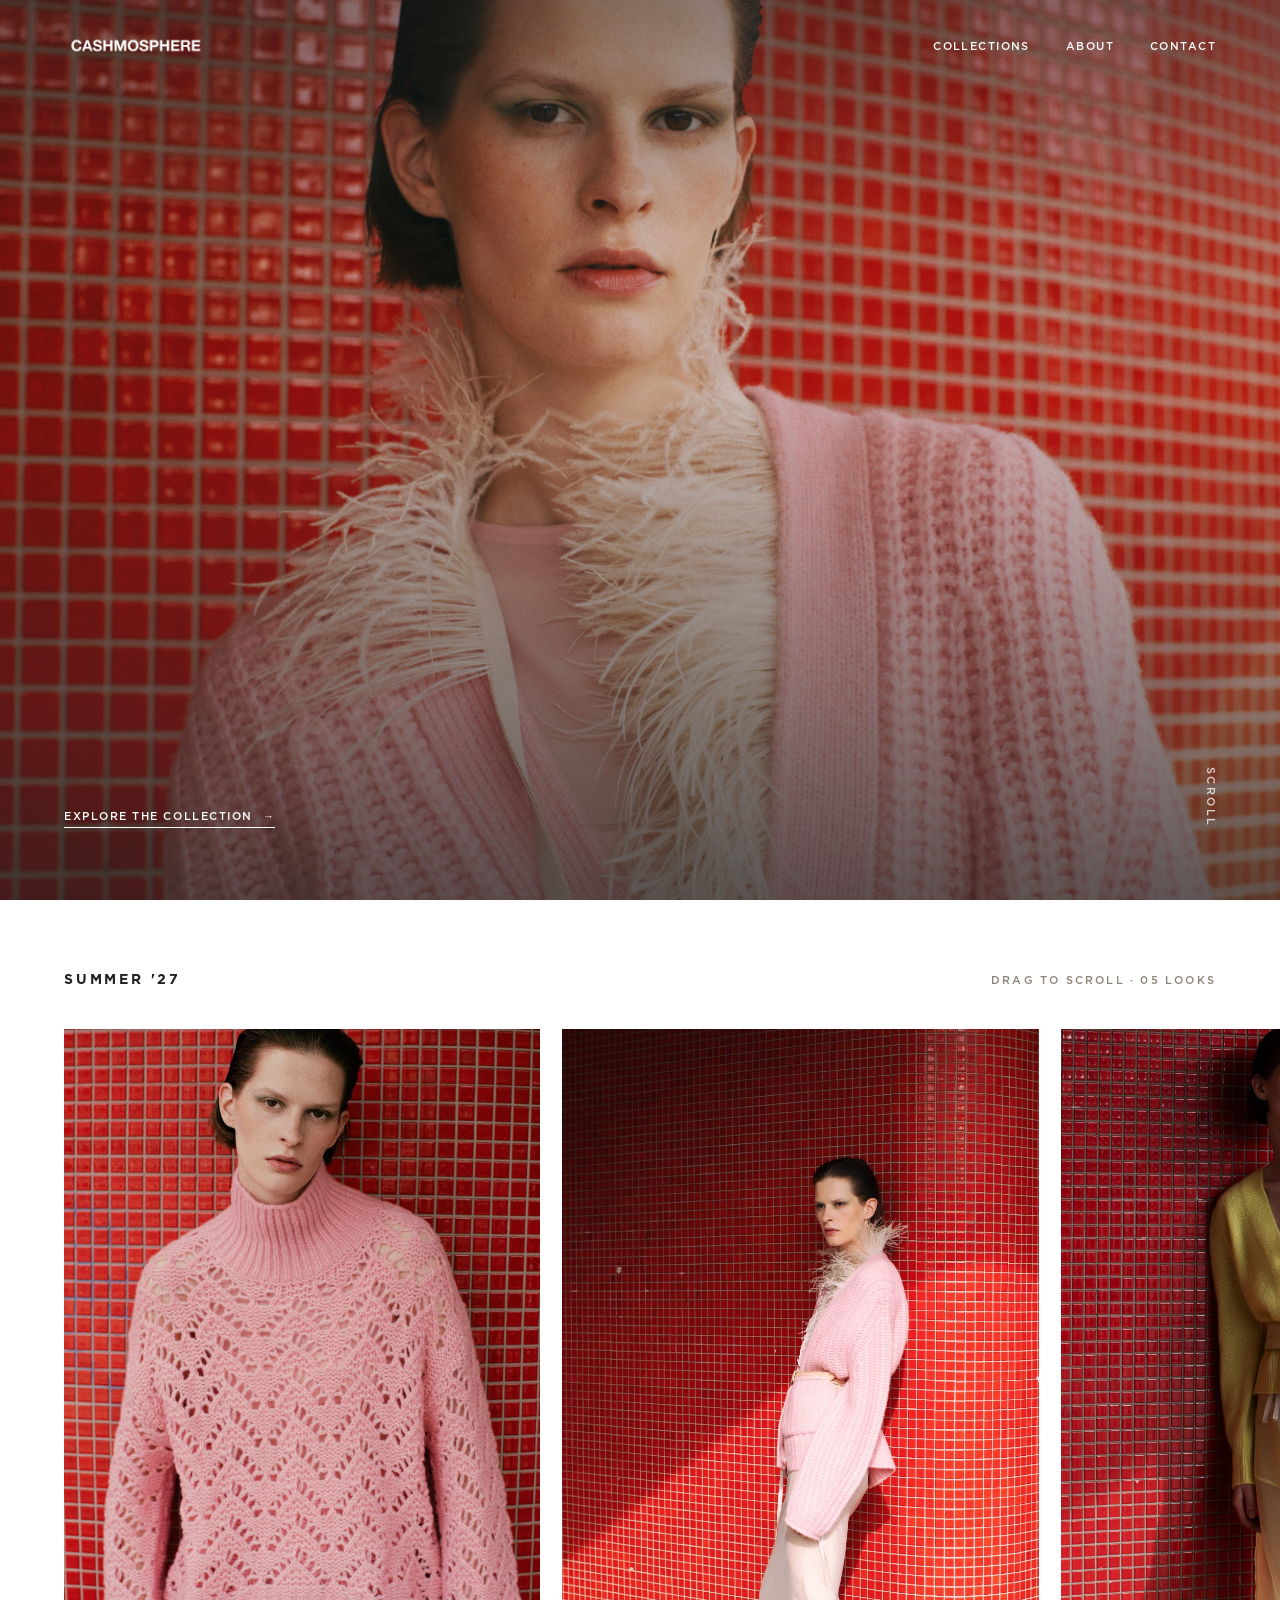
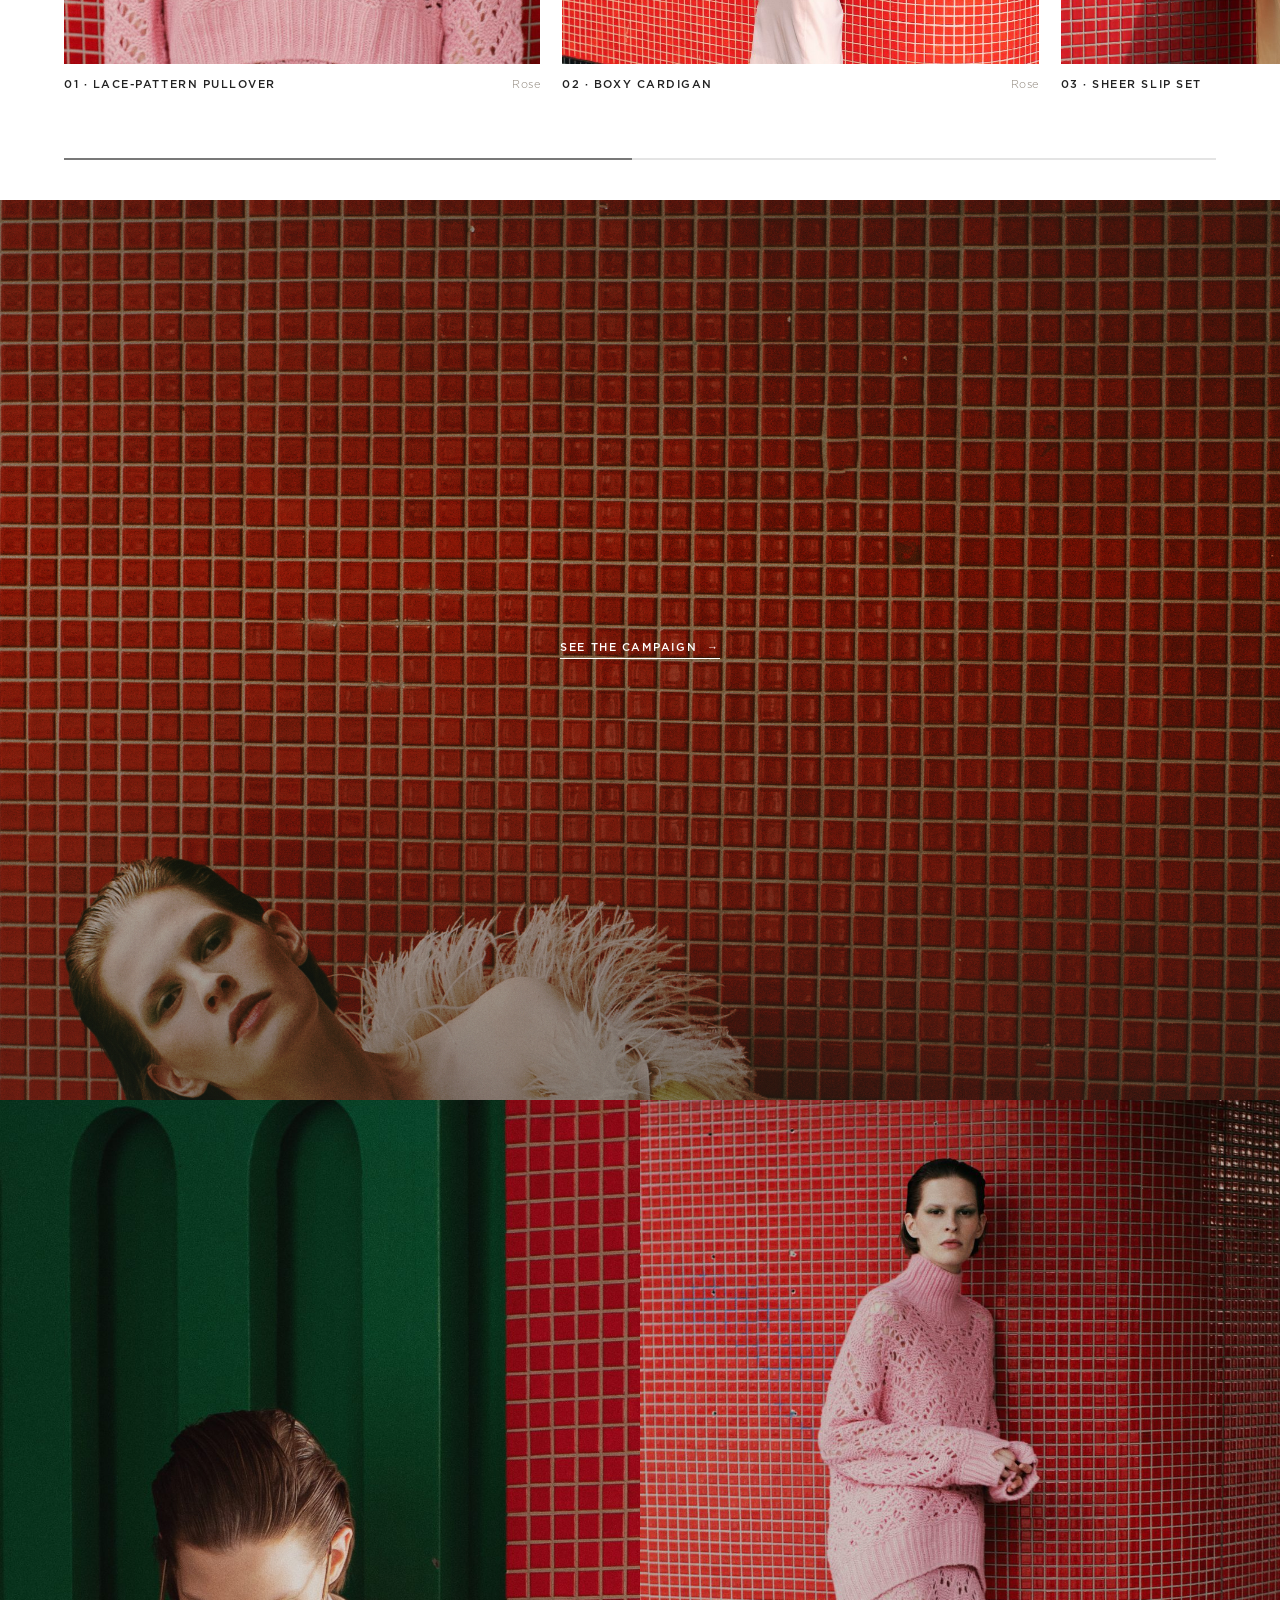
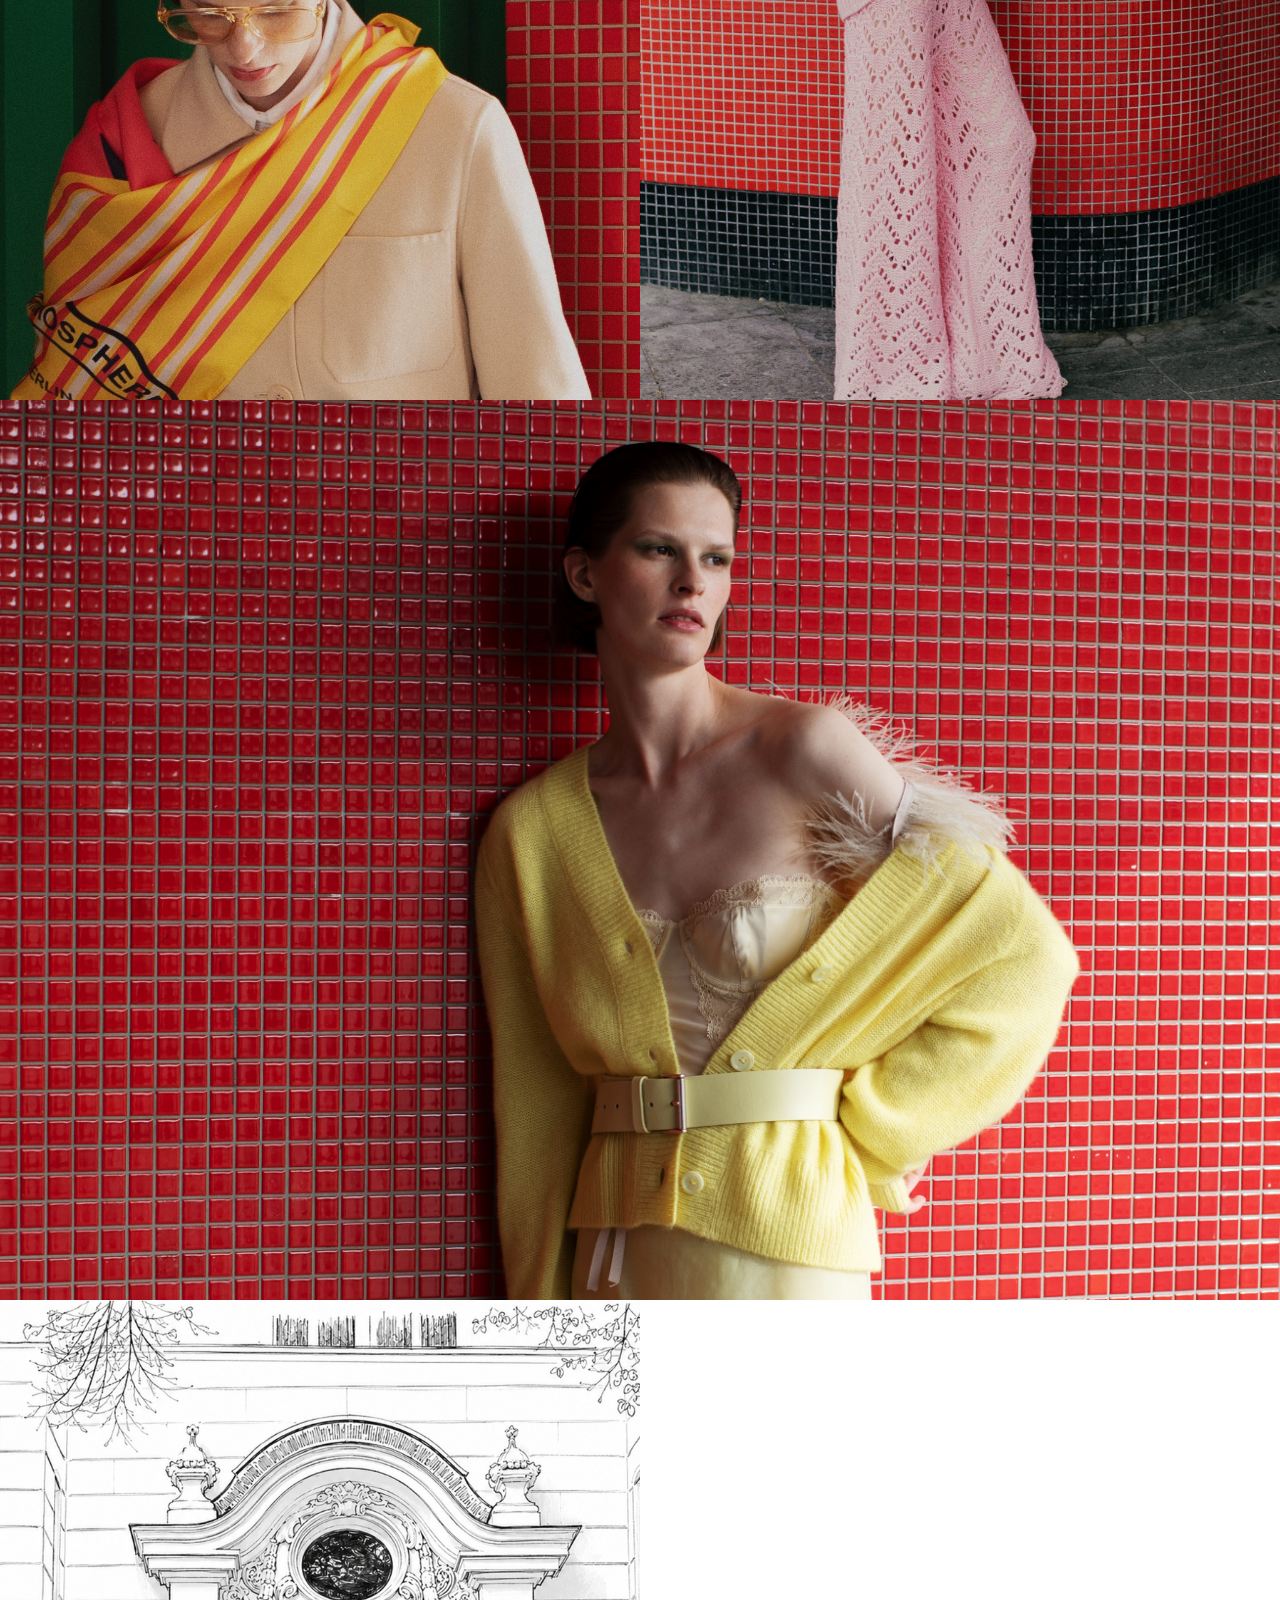
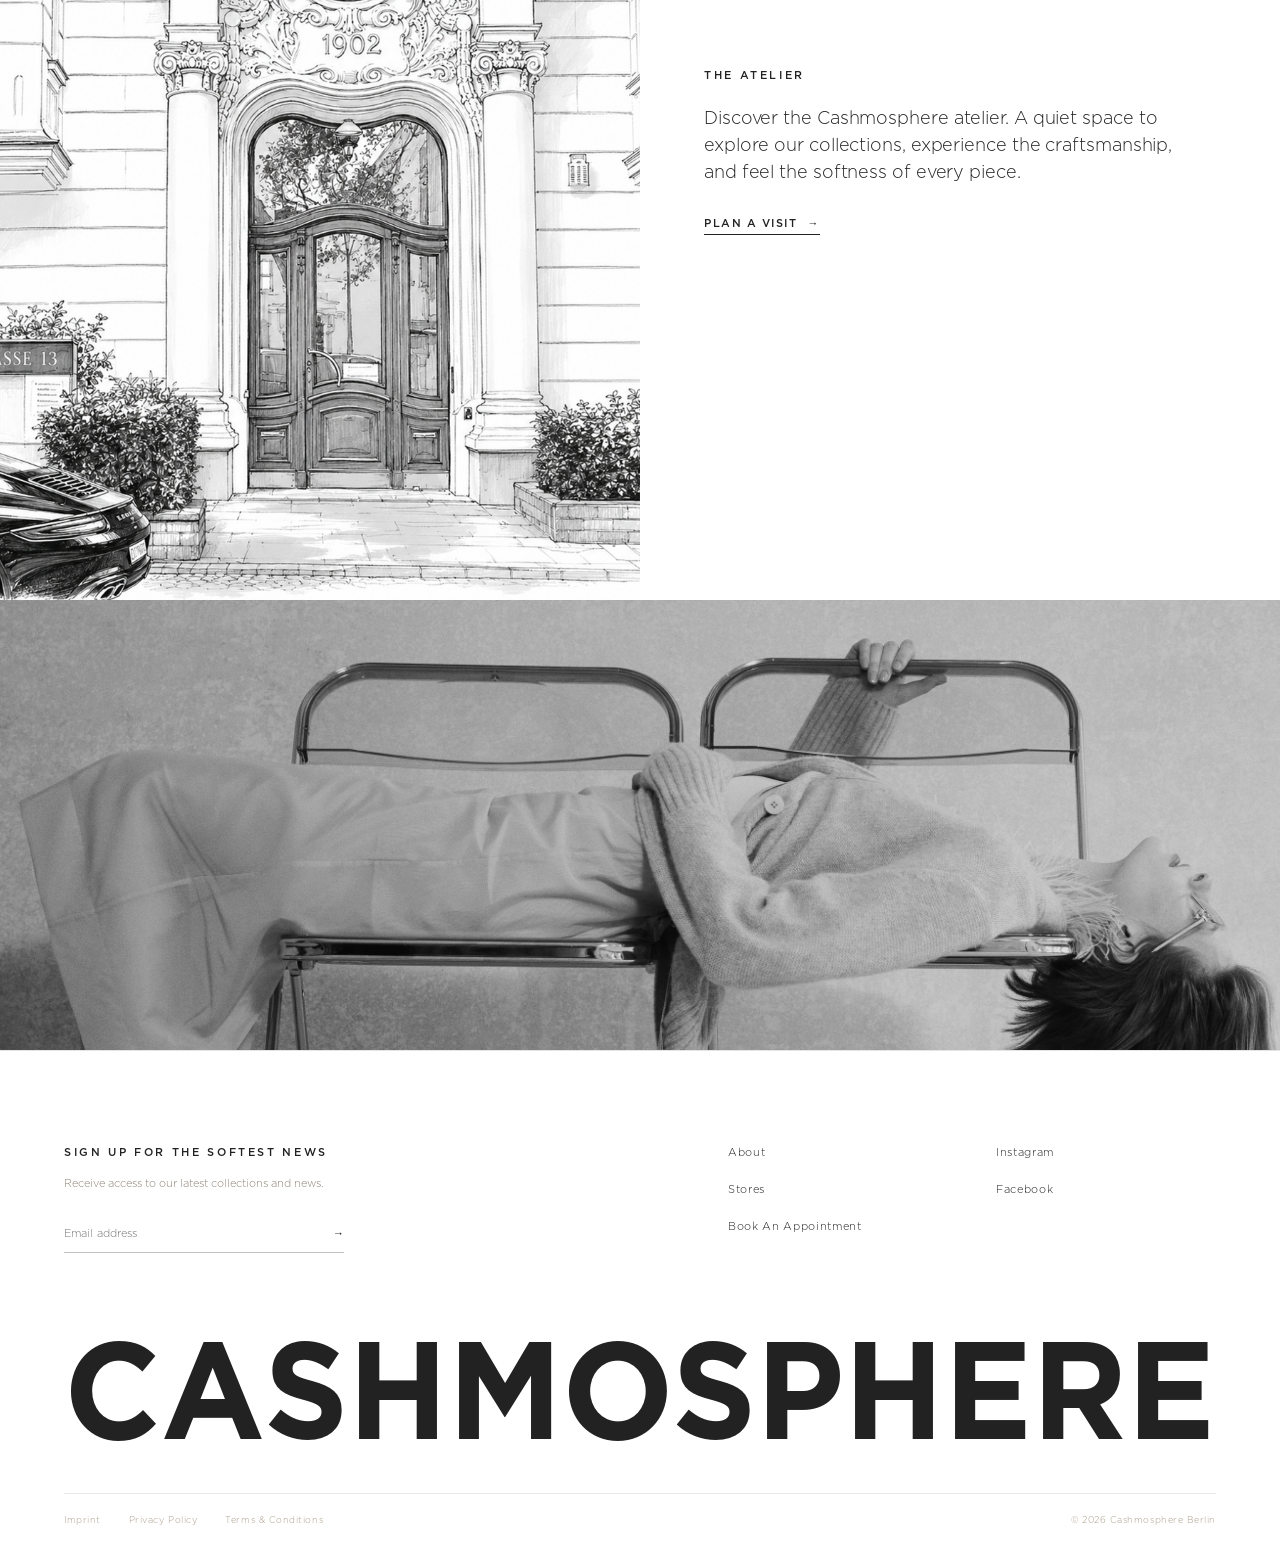
==== index.html @ ea94fd52 "Initial commit" ====
<!DOCTYPE html>
<html lang="de">
<head>
  <meta charset="UTF-8">
  <meta name="viewport" content="width=device-width, initial-scale=1.0">
  <title>Cashmosphere</title>
  <meta name="description" content="Cashmosphere — Premium Cashmere, Berlin.">
  <link rel="stylesheet" href="css/style.css">
</head>
<body>

  <!-- ============================================================
       1 · HERO (100vh)
       ============================================================ -->
  <section class="hero">
    <img
      class="hero__img"
      src="assets/imagery/cm-hero-pink.jpg"
      alt="Cashmosphere AW26 Campaign"
    >
    <div class="cm-grain"></div>
    <div class="hero__scrim"></div>

    <header class="hero__header">
      <img class="hero__logo" src="assets/logo-white.png" alt="Cashmosphere">
      <nav class="hero__nav">
        <a class="cm-nl" style="color:#fff" href="#lookbook">Collections</a>
        <a class="cm-nl" style="color:#fff" href="#atelier">About</a>
        <a class="cm-nl" style="color:#fff" href="#footer">Contact</a>
      </nav>
      <button class="hero__hamburger" id="hamburger" aria-label="Menu" aria-expanded="false">
        <span></span><span></span><span></span>
      </button>
    </header>

    <!-- Mobile nav overlay -->
    <nav class="mobile-nav" id="mobileNav" aria-hidden="true">
      <a href="#lookbook" onclick="closeMobileNav()">Collections</a>
      <a href="#atelier"  onclick="closeMobileNav()">About</a>
      <a href="#footer"   onclick="closeMobileNav()">Contact</a>
    </nav>

    <a class="cm-cta hero__cta" href="#lookbook">
      Explore the collection <span class="ar">→</span>
    </a>

    <span class="hero__scroll">Scroll</span>
  </section>


  <!-- ============================================================
       2 · LOOKBOOK — horizontal scroll
       ============================================================ -->
  <section id="lookbook" class="lookbook">
    <div class="lookbook__header">
      <h2 class="lookbook__title">Summer '27</h2>
      <span class="lookbook__hint">
        <span class="lookbook__hint-scroll">Drag to scroll</span><span class="lookbook__hint-dot"> · </span><span class="lookbook__hint-count">05 looks</span>
        <span class="lookbook__hint-mobile">SWIPE</span>
      </span>
    </div>

    <div class="lookbook__track" id="lookbookTrack">

      <figure class="lookbook__card">
        <div class="lookbook__card-img-wrap">
          <img src="assets/imagery/cm-look-1.jpg" alt="Look 01 — Lace-Pattern Pullover in Rose">
        </div>
        <figcaption class="lookbook__caption">
          <span class="lookbook__caption-name"><span class="lookbook__caption-full">01 · Lace-Pattern Pullover</span><span class="lookbook__caption-short">01 PULLOVER</span></span>
          <span class="lookbook__caption-color">Rose</span>
        </figcaption>
      </figure>

      <figure class="lookbook__card">
        <div class="lookbook__card-img-wrap">
          <img src="assets/imagery/cm-look-2.jpg" alt="Look 02 — Boxy Cardigan in Rose">
        </div>
        <figcaption class="lookbook__caption">
          <span class="lookbook__caption-name"><span class="lookbook__caption-full">02 · Boxy Cardigan</span><span class="lookbook__caption-short">02 CARDIGAN</span></span>
          <span class="lookbook__caption-color">Rose</span>
        </figcaption>
      </figure>

      <figure class="lookbook__card">
        <div class="lookbook__card-img-wrap">
          <img src="assets/imagery/cm-look-3.jpg" alt="Look 03 — Sheer Slip Set in Butter">
        </div>
        <figcaption class="lookbook__caption">
          <span class="lookbook__caption-name"><span class="lookbook__caption-full">03 · Sheer Slip Set</span><span class="lookbook__caption-short">03 SLIP SET</span></span>
          <span class="lookbook__caption-color">Butter</span>
        </figcaption>
      </figure>

      <figure class="lookbook__card">
        <div class="lookbook__card-img-wrap">
          <img src="assets/imagery/cm-look-4.jpg" alt="Look 04 — Sheer Slip Set in Butter">
        </div>
        <figcaption class="lookbook__caption">
          <span class="lookbook__caption-name"><span class="lookbook__caption-full">04 · Sheer Slip Set</span><span class="lookbook__caption-short">04 SLIP SET</span></span>
          <span class="lookbook__caption-color">Butter</span>
        </figcaption>
      </figure>

      <figure class="lookbook__card">
        <div class="lookbook__card-img-wrap">
          <img src="assets/imagery/cm-look-5.jpg" alt="Look 05 — Boxy Cardigan in Rose">
        </div>
        <figcaption class="lookbook__caption">
          <span class="lookbook__caption-name"><span class="lookbook__caption-full">05 · Boxy Cardigan</span><span class="lookbook__caption-short">05 CARDIGAN</span></span>
          <span class="lookbook__caption-color">Rose</span>
        </figcaption>
      </figure>

    </div>

    <div class="lookbook__progress">
      <div class="lookbook__thumb" id="lookbookThumb"></div>
    </div>
  </section>


  <!-- ============================================================
       3 · FULLSCREEN BANNER — campaign (100vh)
       ============================================================ -->
  <section class="banner banner--campaign">
    <picture>
      <source media="(max-width: 768px)" srcset="assets/imagery/cm-campaign-mobile.jpg">
      <img
        class="banner__img banner__img--campaign"
        src="assets/imagery/cm-look-3-yellow.jpg"
        alt=""
      >
    </picture>
    <div class="cm-grain"></div>
    <div class="banner__scrim"></div>
    <div class="banner__center">
      <a class="cm-cta" style="color:#fff" href="#split1">
        See the campaign <span class="ar">→</span>
      </a>
    </div>
  </section>


  <!-- ============================================================
       4 · SPLIT SCREEN — two images (100vh)
       ============================================================ -->
  <section id="split1" class="split">
    <div class="split__tile">
      <img src="assets/imagery/cm-hero.jpg" alt="">
    </div>
    <div class="split__tile">
      <img
        src="assets/imagery/cm-split-1b.jpg"
        alt=""
        style="object-position: 50% 0%"
      >
    </div>
  </section>


  <!-- ============================================================
       5 · FULLSCREEN BANNER — above atelier (100vh)
       ============================================================ -->
  <section class="banner">
    <img
      class="banner__img"
      src="assets/imagery/cm-atelier-banner.jpg"
      alt=""
      style="object-position: 50% 28%"
    >
    <div class="cm-grain"></div>
  </section>


  <!-- ============================================================
       6 · ATELIER MODULE
       ============================================================ -->
  <section id="atelier" class="atelier">
    <div class="atelier__image cm-tile">
      <img src="assets/imagery/cm-atelier-facade.png" alt="Cashmosphere Atelier, Berlin">
    </div>
    <div class="atelier__text">
      <div class="atelier__inner">
        <span class="atelier__eyebrow">The atelier</span>
        <p class="atelier__body">
          Discover the Cashmosphere atelier. A quiet space to explore
          our collections, experience the craftsmanship, and feel the
          softness of every piece.
        </p>
        <div class="atelier__cta">
          <a class="cm-cta" href="#footer">
            Plan a visit <span class="ar">→</span>
          </a>
        </div>
      </div>
    </div>
  </section>


  <!-- ============================================================
       7 · BANNER — below atelier (50vh)
       ============================================================ -->
  <section class="banner banner--half banner--bw" style="background: var(--clr-tile-cool)">
    <img
      class="banner__img"
      src="assets/imagery/cm-banner-bw-4.jpg"
      alt=""
    >
    <div class="cm-grain"></div>
  </section>


  <!-- ============================================================
       8 · FOOTER
       ============================================================ -->
  <footer id="footer" class="footer">
    <div class="footer__grid">

      <!-- Newsletter -->
      <div class="footer__newsletter">
        <h3 class="footer__newsletter-heading">Sign up for the softest news</h3>
        <p class="footer__newsletter-body">
          Receive access to our latest collections and news.
        </p>
        <form class="footer__form" onsubmit="return false">
          <input
            class="footer__input"
            type="email"
            placeholder="Email address"
            aria-label="Email address"
          >
          <a class="footer__submit" href="#footer" aria-label="Sign up">→</a>
        </form>
      </div>

      <!-- Nav col 1 -->
      <nav class="footer__nav" aria-label="Footer navigation">
        <a class="cm-fl" href="#atelier">About</a>
        <a class="cm-fl" href="#footer">Stores</a>
        <a class="cm-fl" href="#footer">Book An Appointment</a>
      </nav>

      <!-- Nav col 2 -->
      <nav class="footer__nav" aria-label="Social media">
        <a class="cm-fl" href="#footer">Instagram</a>
        <a class="cm-fl" href="#footer">Facebook</a>
      </nav>

    </div>

    <!-- Full-width wordmark -->
    <svg
      class="footer__wordmark"
      viewBox="0 0 1000 108"
      preserveAspectRatio="xMinYMid meet"
      aria-hidden="true"
    >
      <text
        x="0" y="92"
        textLength="1000"
        lengthAdjust="spacingAndGlyphs"
        style="font-family:'Gotham','Century Gothic',Arial,sans-serif;font-weight:700;font-size:120px;fill:#222"
      >CASHMOSPHERE</text>
    </svg>

    <!-- Legal row -->
    <div class="footer__legal">
      <nav class="footer__legal-nav" aria-label="Legal">
        <a class="cm-fl footer__legal-link" href="#footer">Imprint</a>
        <a class="cm-fl footer__legal-link" href="#footer">Privacy Policy</a>
        <a class="cm-fl footer__legal-link" href="#footer">Terms &amp; Conditions</a>
      </nav>
      <span class="footer__copyright">© 2026 Cashmosphere Berlin</span>
    </div>
  </footer>


  <!-- ============================================================
       JS — Hamburger nav
       ============================================================ -->
  <script>
    const hamburger = document.getElementById('hamburger');
    const mobileNav = document.getElementById('mobileNav');

    function closeMobileNav() {
      hamburger.classList.remove('open');
      mobileNav.classList.remove('open');
      hamburger.setAttribute('aria-expanded', 'false');
      mobileNav.setAttribute('aria-hidden', 'true');
    }

    hamburger.addEventListener('click', function () {
      const isOpen = mobileNav.classList.toggle('open');
      hamburger.classList.toggle('open');
      hamburger.setAttribute('aria-expanded', isOpen);
      mobileNav.setAttribute('aria-hidden', !isOpen);
    });
  </script>

  <!-- ============================================================
       JS — Lookbook scroll-progress bar
       ============================================================ -->
  <script>
    (function () {
      const track = document.getElementById('lookbookTrack');
      const thumb = document.getElementById('lookbookThumb');
      if (!track || !thumb) return;

      function updateThumb() {
        const max = track.scrollWidth - track.clientWidth;
        const pct = Math.min(100, (track.clientWidth / track.scrollWidth) * 100);
        const left = max > 0 ? (track.scrollLeft / max) * (100 - pct) : 0;
        thumb.style.width = pct + '%';
        thumb.style.left  = left + '%';
      }

      track.addEventListener('scroll', updateThumb, { passive: true });
      window.addEventListener('resize', updateThumb);
      updateThumb();
    })();
  </script>

</body>
</html>
---- css/style.css ----
/* =============================================================
   CASHMOSPHERE — Design Tokens & Global Styles
   ============================================================= */

/* --- Fonts --------------------------------------------------- */
@font-face {
  font-family: "Gotham";
  src: url("../assets/fonts/Gotham Light.woff2") format("woff2");
  font-weight: 300;
  font-style: normal;
  font-display: swap;
}

@font-face {
  font-family: "Gotham";
  src: url("../assets/fonts/Gotham Medium.woff2") format("woff2");
  font-weight: 500;
  font-style: normal;
  font-display: swap;
}

@font-face {
  font-family: "Gotham";
  src: url("../assets/fonts/Gotham Bold.woff2") format("woff2");
  font-weight: 700;
  font-style: normal;
  font-display: swap;
}

/* --- Tokens -------------------------------------------------- */
:root {
  --clr-black:     #222222;
  --clr-white:     #ffffff;
  --clr-muted:     #8C8378;
  --clr-legal:     #A99C89;
  --clr-tile-warm: #e7ddd6;
  --clr-tile-rose: #e7d3cf;
  --clr-tile-cool: #c8c2ba;
  --clr-tile-grey: #b9b4ad;

  --font-base: "Gotham", "Century Gothic", Arial, sans-serif;

  --gutter: 5vw;
}

/* --- Reset --------------------------------------------------- */
*, *::before, *::after { box-sizing: border-box; margin: 0; padding: 0; }

html { scroll-behavior: smooth; }

body {
  background: var(--clr-white);
  color: var(--clr-black);
  font-family: var(--font-base);
  -webkit-font-smoothing: antialiased;
}

img { display: block; max-width: 100%; }

a { color: var(--clr-black); }

/* =============================================================
   COMPONENTS
   ============================================================= */

/* --- Film-grain overlay -------------------------------------- */
.cm-grain {
  position: absolute;
  inset: 0;
  pointer-events: none;
  mix-blend-mode: overlay;
  opacity: .13;
  background-image: url("data:image/svg+xml,%3Csvg xmlns='http://www.w3.org/2000/svg' width='140' height='140'%3E%3Cfilter id='n'%3E%3CfeTurbulence type='fractalNoise' baseFrequency='0.85' numOctaves='2' stitchTiles='stitch'/%3E%3C/filter%3E%3Crect width='100%25' height='100%25' filter='url(%23n)'/%3E%3C/svg%3E");
}

/* --- Full-bleed image tile ----------------------------------- */
.cm-tile {
  position: relative;
  overflow: hidden;
}

/* --- Nav link (header) --------------------------------------- */
.cm-nl {
  font: 500 11px/1 var(--font-base);
  letter-spacing: .13em;
  text-transform: uppercase;
  text-decoration: none;
  padding-bottom: 3px;
  border-bottom: 1px solid transparent;
  transition: border-color .3s ease;
}
.cm-nl:hover { border-bottom-color: currentColor; }

/* --- CTA link ------------------------------------------------ */
.cm-cta {
  display: inline-flex;
  align-items: center;
  gap: 10px;
  font: 500 11px/1 var(--font-base);
  letter-spacing: .14em;
  text-transform: uppercase;
  text-decoration: none;
  padding-bottom: 5px;
  border-bottom: 1px solid currentColor;
  transition: opacity .22s ease;
}
.cm-cta:hover { opacity: .55; }
.cm-cta .ar {
  transition: transform .4s cubic-bezier(.22, .61, .36, 1);
}
.cm-cta:hover .ar { transform: translateX(5px); }

/* --- Footer link --------------------------------------------- */
.cm-fl {
  display: block;
  font: 300 11px/1 var(--font-base);
  letter-spacing: .06em;
  text-decoration: none;
  color: var(--clr-black);
  transition: opacity .22s ease;
}
.cm-fl:hover { opacity: .5; }

/* =============================================================
   1 · HERO
   ============================================================= */
.hero {
  position: relative;
  height: 100vh;
  overflow: hidden;
  background: var(--clr-tile-cool);
}

.hero__img {
  position: absolute;
  inset: 0;
  width: 100%;
  height: 100%;
  object-fit: cover;
  object-position: 50% 34%;
}

.hero__scrim {
  position: absolute;
  inset: 0;
  background: linear-gradient(
    180deg,
    rgba(34,34,34,.34) 0%,
    rgba(34,34,34,0)   26%,
    rgba(34,34,34,0)   44%,
    rgba(34,34,34,.66) 100%
  );
}

.hero__header {
  position: absolute;
  top: 0; left: 0; right: 0;
  display: flex;
  align-items: flex-end;
  justify-content: space-between;
  padding: 34px var(--gutter);
  color: var(--clr-white);
}

.hero__logo { height: 22px; width: auto; }

.hero__nav {
  display: flex;
  gap: 36px;
  align-items: center;
}

.hero__cta {
  position: absolute;
  left: var(--gutter);
  bottom: 8vh;
  color: var(--clr-white);
}

.hero__scroll {
  position: absolute;
  right: var(--gutter);
  bottom: 8vh;
  color: var(--clr-white);
  font: 500 11px/1 var(--font-base);
  letter-spacing: .22em;
  text-transform: uppercase;
  opacity: .75;
  writing-mode: vertical-rl;
}

/* =============================================================
   2 · LOOKBOOK
   ============================================================= */
.lookbook {
  height: 100vh;
  box-sizing: border-box;
  display: flex;
  flex-direction: column;
  padding: 72px 0 40px;
  background: var(--clr-white);
}

.lookbook__header {
  display: flex;
  align-items: baseline;
  justify-content: space-between;
  padding: 0 var(--gutter) 40px;
}

.lookbook__title {
  font-weight: 700;
  font-size: 14px;
  letter-spacing: .2em;
  text-transform: uppercase;
  color: var(--clr-black);
}

.lookbook__hint {
  font: 500 11px/1 var(--font-base);
  letter-spacing: .2em;
  text-transform: uppercase;
  color: var(--clr-muted);
}

.lookbook__track {
  display: flex;
  gap: 22px;
  overflow-x: auto;
  padding: 0 var(--gutter) 24px;
  flex: 1;
  min-height: 0;
  align-items: stretch;
  scrollbar-width: none;
}
.lookbook__track::-webkit-scrollbar { display: none; }

.lookbook__card {
  flex: none;
  height: 100%;
  margin: 0;
  overflow: hidden;
}

.lookbook__card-img-wrap {
  overflow: hidden;
  aspect-ratio: 3 / 4;
  height: calc(100% - 44px);
  width: auto;
  background: var(--clr-tile-warm);
}

.lookbook__card-img-wrap img {
  width: 100%;
  height: 100%;
  object-fit: cover;
}

.lookbook__caption {
  display: flex;
  justify-content: space-between;
  margin-top: 15px;
  font: 300 11px/1 var(--font-base);
  letter-spacing: .04em;
  color: var(--clr-muted);
}

.lookbook__caption-name {
  color: var(--clr-black);
  letter-spacing: .14em;
  text-transform: uppercase;
  font-weight: 500;
}

/* Scroll-progress bar */
.lookbook__progress {
  position: relative;
  height: 2px;
  background: rgba(34,34,34,.12);
  margin: 26px var(--gutter) 0;
}

.lookbook__thumb {
  position: absolute;
  top: 0; left: 0;
  height: 2px;
  width: 30%;
  background: rgba(34,34,34,.55);
  transition: left .05s linear, width .05s linear;
}

/* =============================================================
   3 · FULLSCREEN BANNER (generic)
   ============================================================= */
.banner {
  position: relative;
  height: 100vh;
  overflow: hidden;
  background: var(--clr-tile-grey);
}

.banner--half { height: 50vh; }

.banner__img {
  position: absolute;
  inset: 0;
  width: 100%;
  height: 100%;
  object-fit: cover;
}

.banner__scrim {
  position: absolute;
  inset: 0;
  background: linear-gradient(
    180deg,
    rgba(34,34,34,.3)  0%,
    rgba(34,34,34,.05) 40%,
    rgba(34,34,34,.4)  100%
  );
}

.banner__center {
  position: absolute;
  inset: 0;
  display: flex;
  align-items: center;
  justify-content: center;
  padding: 0 var(--gutter);
}

/* =============================================================
   4 · SPLIT SCREEN
   ============================================================= */
.split {
  display: grid;
  grid-template-columns: 1fr 1fr;
  height: 100vh;
  background: var(--clr-white);
}

.split__tile {
  position: relative;
  overflow: hidden;
  background: var(--clr-tile-warm);
}

.split__tile img {
  width: 100%;
  height: 100%;
  object-fit: cover;
}

/* =============================================================
   6 · ATELIER MODULE
   ============================================================= */
.atelier {
  display: grid;
  grid-template-columns: 1fr 1fr;
  min-height: 100vh;
  background: var(--clr-white);
}

.atelier__image {
  order: 1;
  position: relative;
  overflow: hidden;
  background: var(--clr-tile-rose);
}

.atelier__image img {
  width: 100%;
  height: 100%;
  object-fit: cover;
  object-position: 50% 45%;
}

.atelier__text {
  order: 2;
  display: flex;
  flex-direction: column;
  justify-content: center;
  padding: 9vh 6vw 9vh var(--gutter);
}

.atelier__inner { max-width: 480px; }

.atelier__eyebrow {
  font: 500 11px/1 var(--font-base);
  letter-spacing: .24em;
  text-transform: uppercase;
  color: var(--clr-black);
}

.atelier__body {
  font-weight: 300;
  font-size: 18px;
  line-height: 1.5;
  letter-spacing: -.005em;
  margin-top: 22px;
  color: var(--clr-black);
}

.atelier__cta { margin-top: 26px; }

/* =============================================================
   7 · FOOTER
   ============================================================= */
.footer {
  background: var(--clr-white);
  border-top: 1px solid rgba(34,34,34,.12);
  padding: 96px var(--gutter) 40px;
}

.footer__grid {
  display: grid;
  grid-template-columns: 2.8fr 1fr 1fr;
  gap: 48px;
}

/* Newsletter */
.footer__newsletter {
  max-width: 280px;
}

.footer__newsletter-heading {
  font-weight: 500;
  font-size: 11px;
  line-height: 1.1;
  letter-spacing: .24em;
  text-transform: uppercase;
  color: var(--clr-black);
  white-space: nowrap;
}

.footer__newsletter-body {
  font-weight: 300;
  font-size: 11px;
  line-height: 1.6;
  margin-top: 16px;
  color: var(--clr-muted);
}

.footer__form {
  display: flex;
  align-items: center;
  gap: 14px;
  margin-top: 34px;
  border-bottom: 1px solid rgba(34,34,34,.28);
  padding-bottom: 12px;
}

.footer__input {
  flex: 1;
  border: 0;
  outline: 0;
  background: transparent;
  font: 300 11px/1 var(--font-base);
  color: var(--clr-black);
  letter-spacing: .01em;
}

.footer__submit {
  color: var(--clr-black);
  font-size: 11px;
  text-decoration: none;
  transition: opacity .22s ease;
}
.footer__submit:hover { opacity: .5; }

/* Nav columns */
.footer__nav {
  display: flex;
  flex-direction: column;
  gap: 26px;
}

/* Wordmark */
.footer__wordmark {
  display: block;
  margin-top: 80px;
  width: 100%;
}

/* Legal row */
.footer__legal {
  display: flex;
  align-items: center;
  justify-content: space-between;
  flex-wrap: wrap;
  gap: 16px;
  margin-top: 36px;
  padding-top: 22px;
  border-top: 1px solid rgba(34,34,34,.1);
}

.footer__legal-nav {
  display: flex;
  gap: 28px;
}

.footer__legal-link {
  color: var(--clr-legal);
  font-size: 9px;
}

.footer__copyright {
  font: 300 9px/1 var(--font-base);
  letter-spacing: .06em;
  color: var(--clr-legal);
}

/* =============================================================
   HAMBURGER + NAV OVERLAY (mobile only)
   ============================================================= */

/* Desktop: hide burger */
.hero__hamburger { display: none; }

.hero__hamburger span {
  display: block;
  width: 22px;
  height: 1px;
  background: #fff;
  transition: transform .3s ease, opacity .3s ease;
}
.hero__hamburger.open span:nth-child(1) { transform: translateY(6px) rotate(45deg); }
.hero__hamburger.open span:nth-child(2) { opacity: 0; }
.hero__hamburger.open span:nth-child(3) { transform: translateY(-6px) rotate(-45deg); }

/* Mobile nav overlay */
.mobile-nav {
  display: none;
  position: fixed;
  inset: 0;
  background: #222;
  z-index: 150;
  flex-direction: column;
  justify-content: center;
  padding: 0 var(--gutter) 15vh;
  opacity: 0;
  transition: opacity .3s ease;
}
.mobile-nav.open { opacity: 1; }

.mobile-nav a {
  font: 300 28px/1.2 var(--font-base);
  letter-spacing: .08em;
  text-transform: uppercase;
  text-decoration: none;
  color: #fff;
  padding: 18px 0;
  border-bottom: 1px solid rgba(255,255,255,.1);
  transition: opacity .2s ease;
}
.mobile-nav a:first-child { border-top: 1px solid rgba(255,255,255,.1); }
.mobile-nav a:hover { opacity: .5; }

/* Lookbook caption toggles — desktop default */
.lookbook__caption-short  { display: none; }
.lookbook__caption-full   { display: inline; }
/* Lookbook hint — mobile label hidden on desktop */
.lookbook__hint-mobile    { display: none; }

/* Campaign banner — desktop object-position (moved out of inline style) */
.banner__img--campaign { object-position: 50% 22%; }

/* =============================================================
   RESPONSIVE — TABLET (769px – 1024px)
   ============================================================= */
@media (min-width: 769px) and (max-width: 1024px) {
  :root { --gutter: 4vw; }

  /* Section heights — from EB */
  .hero         { height: 60vh; }
  .banner       { height: 60vh; }
  .banner--half { height: 40vh; }
  .split        { height: 60vh; }

  /* Lookbook — auto height */
  .lookbook {
    height: auto;
    padding: 56px 0 32px;
  }
  .lookbook__card-img-wrap {
    height: 46vw;
    width: auto;
  }

  /* Atelier — same height as split screen */
  .atelier {
    height: 60vh;
    min-height: unset;
  }
  .atelier__image img { object-position: 50% 100%; }
  .atelier__text {
    padding: 6vh 4vw 6vh var(--gutter);
    overflow-y: auto;
  }

  /* Footer — 3-column, tighter gap */
  .footer__grid {
    grid-template-columns: 2.8fr 1fr 1fr;
    gap: 24px;
  }
  .footer__newsletter {
    max-width: 310px;
  }
  .footer__newsletter-body { white-space: nowrap; }
}

/* =============================================================
   RESPONSIVE — MOBILE (≤768px)
   ============================================================= */
@media (max-width: 768px) {
  :root { --gutter: 24px; }

  /* Section heights — from EB */
  .hero         { height: 70vh; }
  .banner       { height: 70vh; }
  .banner--half { height: 35vh; }
  .split        { height: 40vh; }

  /* Hero header */
  .hero__nav    { display: none; }
  .hero__scroll { display: none; }
  .hero__header {
    padding: 20px var(--gutter);
    align-items: center;
  }

  /* Burger icon */
  .hero__hamburger {
    display: flex;
    flex-direction: column;
    gap: 5px;
    background: none;
    border: none;
    cursor: pointer;
    padding: 4px;
    z-index: 200;
  }

  /* Mobile nav overlay */
  .mobile-nav { display: flex; pointer-events: none; }
  .mobile-nav.open { pointer-events: all; }

  /* Split — side by side, focus to inner edges */
  .split__tile:first-child img { object-position: right center; }
  .split__tile:last-child  img { object-position: left center; }

  /* Lookbook — auto height */
  .lookbook {
    height: auto;
    padding: 48px 0 28px;
  }
  .lookbook__card-img-wrap {
    height: 56vw;
    width: auto;
  }

  /* Lookbook hint — show SWIPE label, hide desktop label */
  .lookbook__hint-scroll,
  .lookbook__hint-dot,
  .lookbook__hint-count { display: none; }
  .lookbook__hint-mobile { display: inline; }

  /* Lookbook captions — short name only, no color */
  .lookbook__caption-full  { display: none; }
  .lookbook__caption-short { display: inline; }
  .lookbook__caption-color { display: none; }

  /* Campaign banner — portrait image, shift down to crop red tile at top */
  .banner--campaign .banner__img--campaign { object-position: 50% 65%; }

  /* Atelier — stacked, image 40vh + text 40vh below */
  .atelier {
    grid-template-columns: 1fr;
    grid-template-rows: 40vh 40vh;
    height: auto;
    min-height: unset;
  }
  .atelier__image {
    order: 1;
    height: 40vh;
  }
  .atelier__image img { object-position: 50% 100%; }
  .atelier__text {
    order: 2;
    height: 40vh;
    padding: 5vh var(--gutter);
    justify-content: center;
    overflow-y: auto;
  }
  .atelier__inner { max-width: 100%; }
  .atelier__body {
    font-size: 13px;
    margin-top: 14px;
  }
  .atelier__cta { margin-top: 16px; }

  /* Bottom BW banner — right-align image */
  .banner--bw .banner__img { object-position: right center; }

  /* Footer — newsletter full width top, nav cols side by side below */
  .footer {
    padding: 64px var(--gutter) 40px;
  }
  .footer__grid {
    grid-template-columns: 1fr 1fr;
    gap: 32px;
  }
  .footer__newsletter {
    grid-column: 1 / -1;
  }
  /* More breathing room for "Book An Appointment" + space above nav cols */
  .footer__nav {
    gap: 20px;
    margin-top: 20px;
  }
  .cm-fl { line-height: 1.5; }

  /* Wordmark */
  .footer__wordmark { margin-top: 56px; }

  .footer__legal {
    flex-direction: column;
    align-items: flex-start;
    gap: 12px;
  }
}
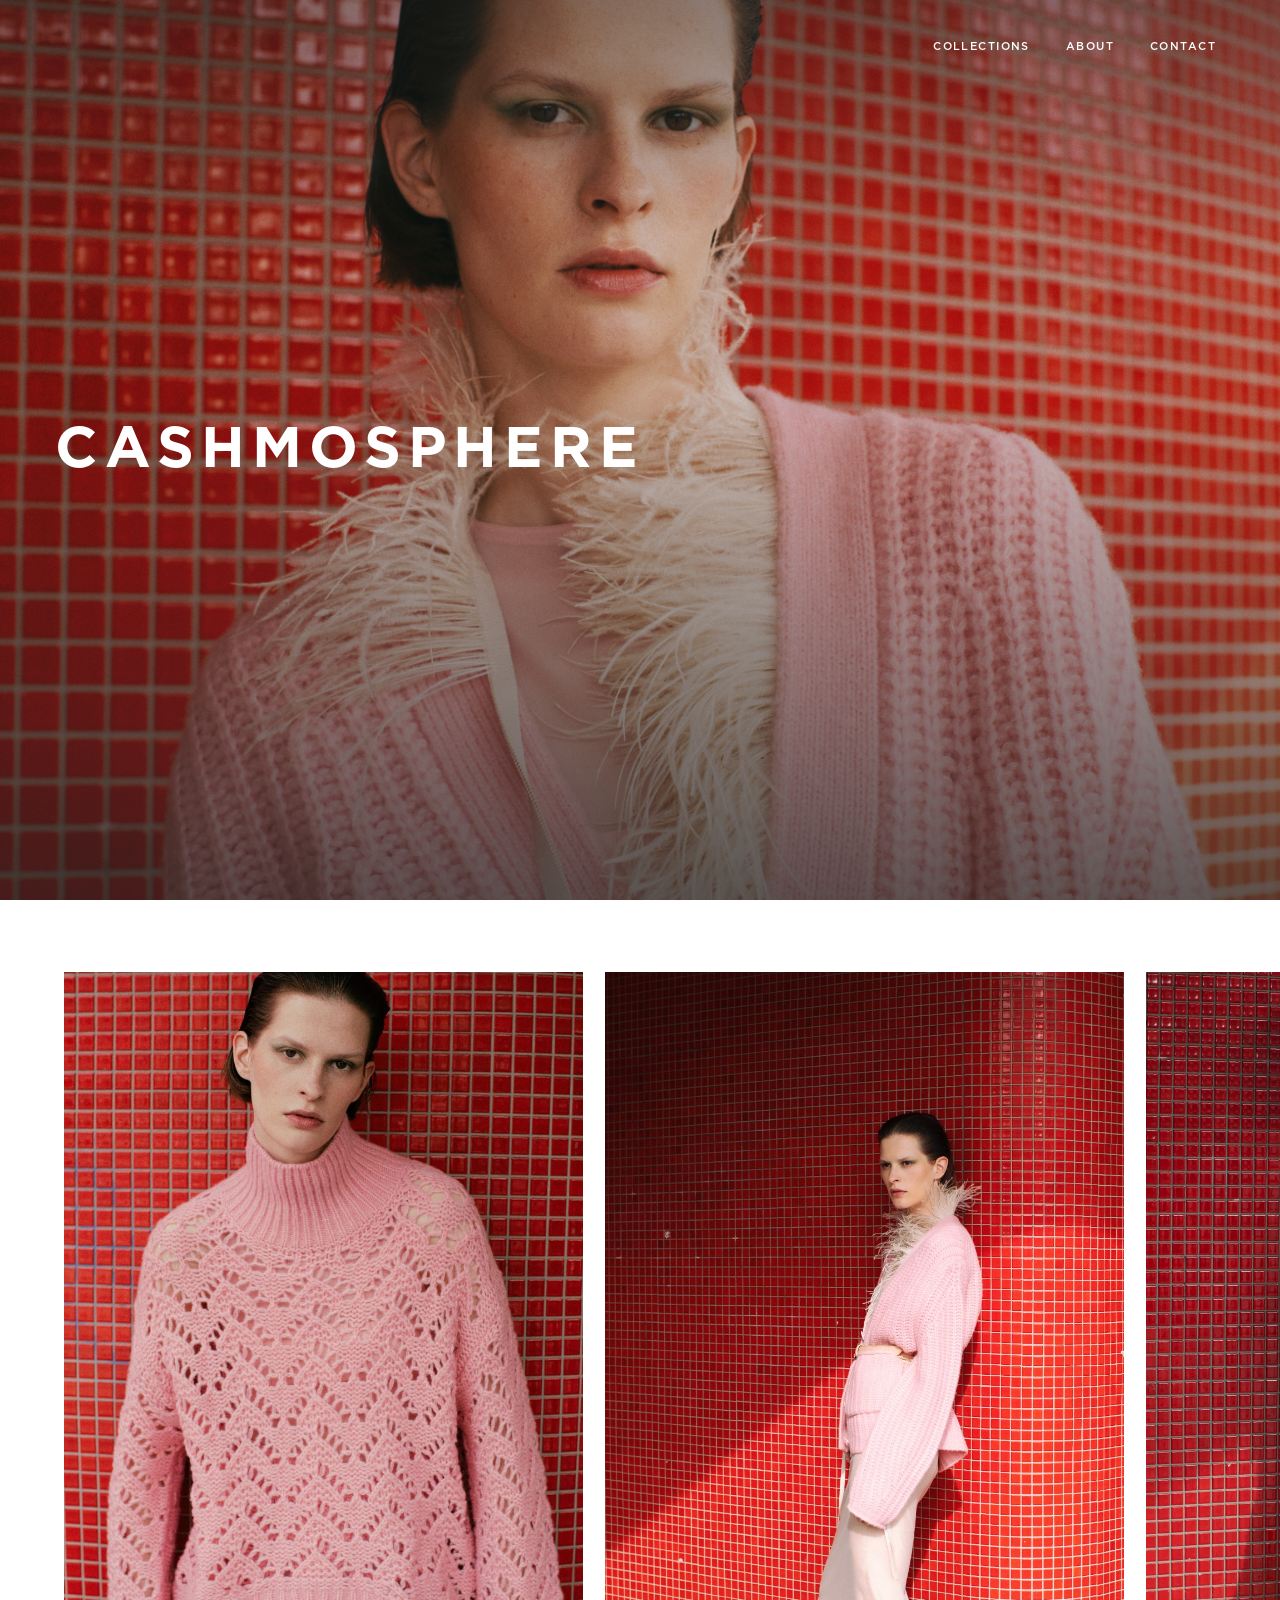
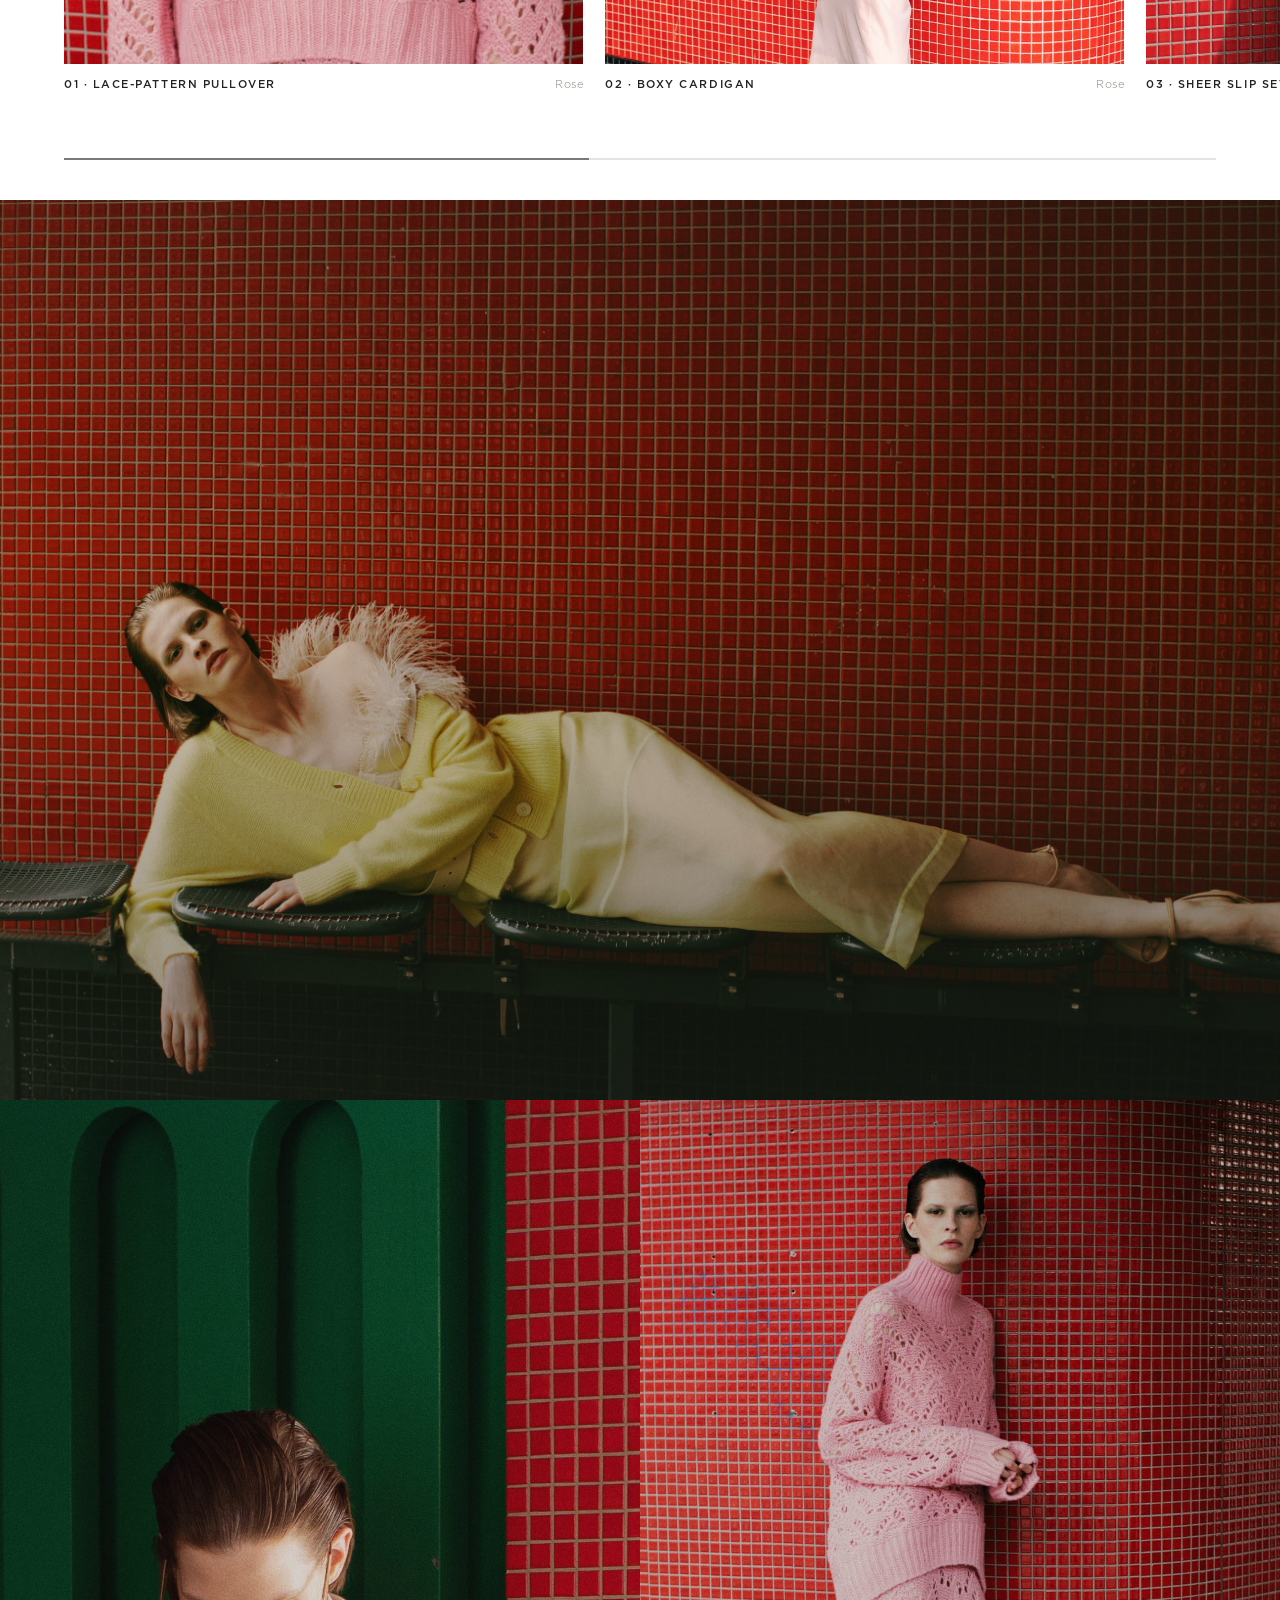
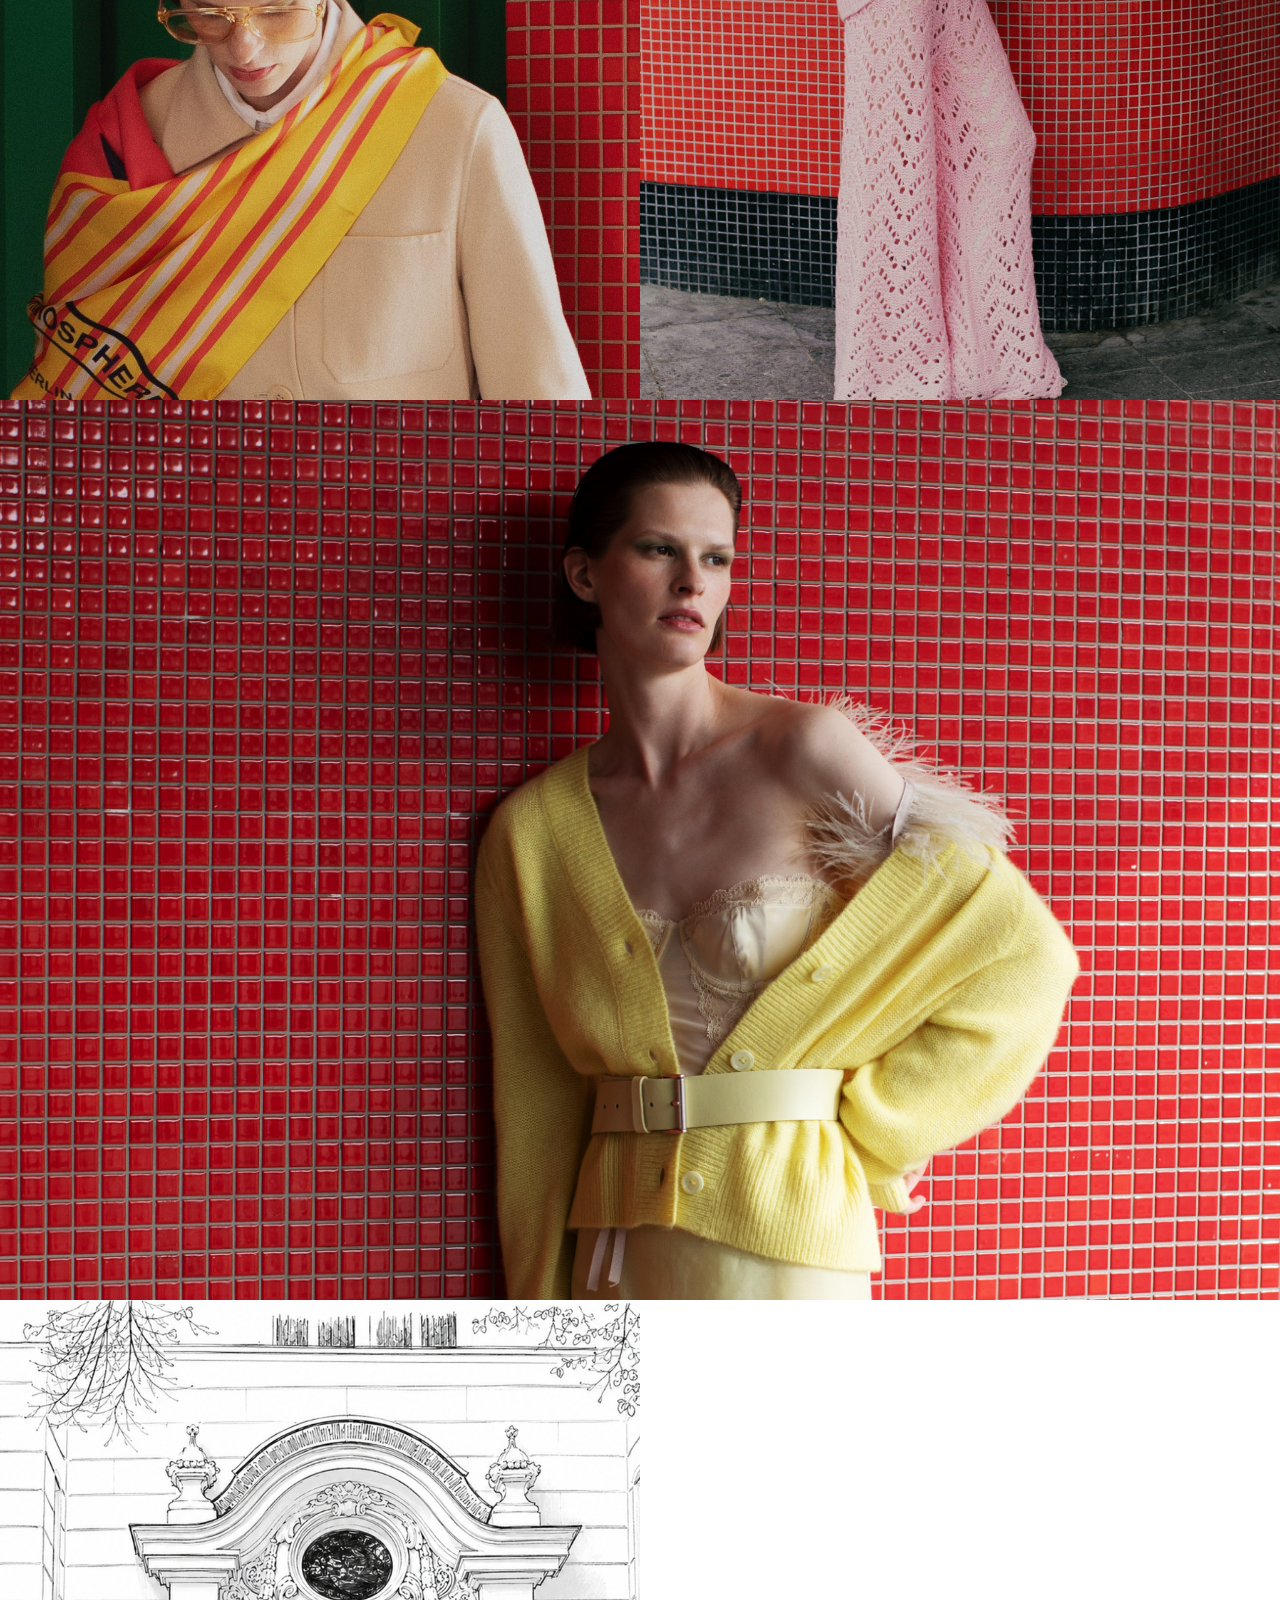
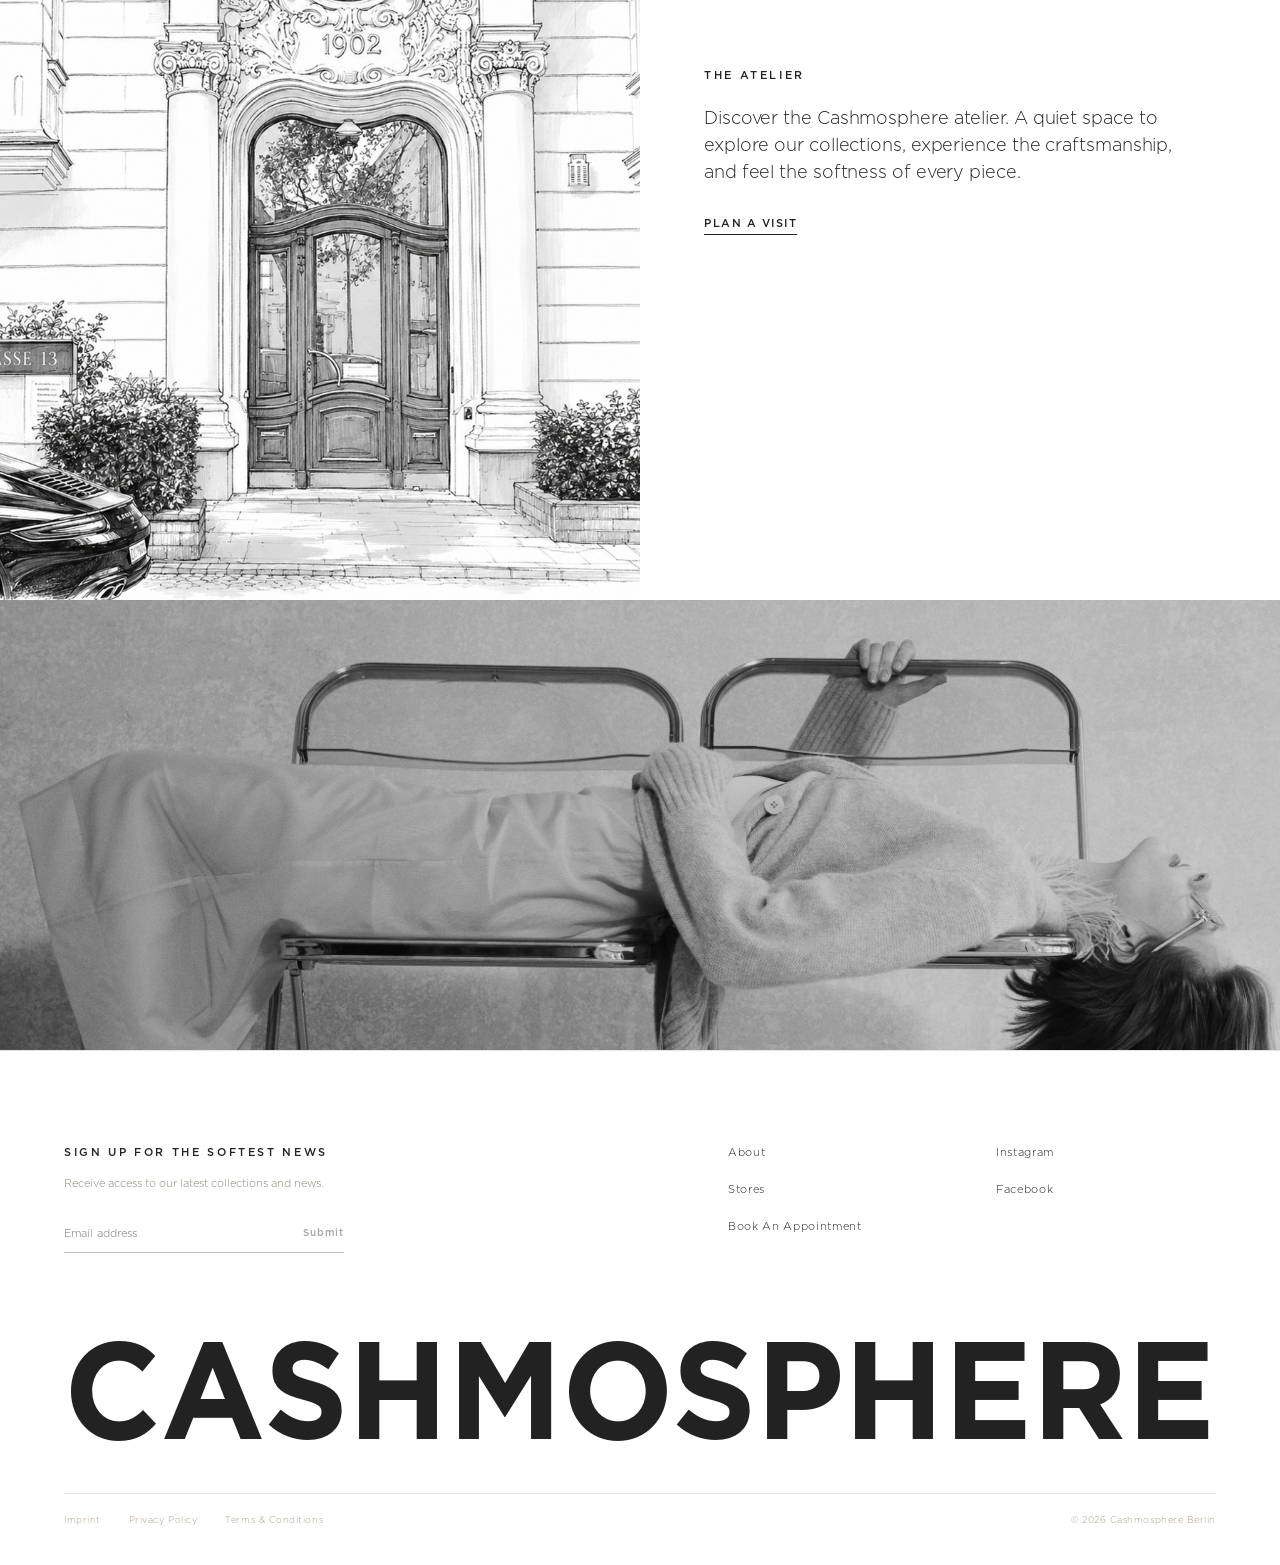
==== commit 54907f5d: "Update" ====
--- a/index.html
+++ b/index.html
@@ -8,6 +8,19 @@
   <link rel="stylesheet" href="css/style.css">
 </head>
 <body>
+
+  <!-- Fixed site header — hidden initially, slides in on scroll-up -->
+  <header class="site-header" id="siteHeader" aria-hidden="true">
+    <img class="site-header__logo" src="assets/logo-white.png" alt="Cashmosphere">
+    <nav class="site-header__nav">
+      <a class="cm-nl" style="color:#fff" href="#lookbook">Collections</a>
+      <a class="cm-nl" style="color:#fff" href="#atelier">About</a>
+      <a class="cm-nl" style="color:#fff" href="#footer">Contact</a>
+    </nav>
+    <button class="site-header__hamburger" id="siteHamburger" aria-label="Menu" aria-expanded="false">
+      <span></span><span></span><span></span>
+    </button>
+  </header>
 
   <!-- ============================================================
        1 · HERO (100vh)
@@ -33,6 +46,9 @@
       </button>
     </header>
 
+    <!-- SVG wordmark — animates to nav logo on scroll -->
+    <div class="hero__wordmark" id="heroWordmark" aria-hidden="true">CASHMOSPHERE</div>
+
     <!-- Mobile nav overlay -->
     <nav class="mobile-nav" id="mobileNav" aria-hidden="true">
       <a href="#lookbook" onclick="closeMobileNav()">Collections</a>
@@ -40,11 +56,7 @@
       <a href="#footer"   onclick="closeMobileNav()">Contact</a>
     </nav>
 
-    <a class="cm-cta hero__cta" href="#lookbook">
-      Explore the collection <span class="ar">→</span>
-    </a>
-
-    <span class="hero__scroll">Scroll</span>
+
   </section>
 
 
@@ -52,15 +64,7 @@
        2 · LOOKBOOK — horizontal scroll
        ============================================================ -->
   <section id="lookbook" class="lookbook">
-    <div class="lookbook__header">
-      <h2 class="lookbook__title">Summer '27</h2>
-      <span class="lookbook__hint">
-        <span class="lookbook__hint-scroll">Drag to scroll</span><span class="lookbook__hint-dot"> · </span><span class="lookbook__hint-count">05 looks</span>
-        <span class="lookbook__hint-mobile">SWIPE</span>
-      </span>
-    </div>
-
-    <div class="lookbook__track" id="lookbookTrack">
+<div class="lookbook__track" id="lookbookTrack">
 
       <figure class="lookbook__card">
         <div class="lookbook__card-img-wrap">
@@ -134,11 +138,6 @@
     </picture>
     <div class="cm-grain"></div>
     <div class="banner__scrim"></div>
-    <div class="banner__center">
-      <a class="cm-cta" style="color:#fff" href="#split1">
-        See the campaign <span class="ar">→</span>
-      </a>
-    </div>
   </section>
 
 
@@ -190,7 +189,7 @@
         </p>
         <div class="atelier__cta">
           <a class="cm-cta" href="#footer">
-            Plan a visit <span class="ar">→</span>
+            Plan a visit
           </a>
         </div>
       </div>
@@ -230,7 +229,7 @@
             placeholder="Email address"
             aria-label="Email address"
           >
-          <a class="footer__submit" href="#footer" aria-label="Sign up">→</a>
+          <a class="footer__submit" href="#footer" aria-label="Sign up">Submit</a>
         </form>
       </div>
 
@@ -277,24 +276,112 @@
 
 
   <!-- ============================================================
+       JS — Wordmark intro + fixed site-header on scroll-up
+       ============================================================ -->
+  <script>
+    (function () {
+      const wordmark   = document.getElementById('heroWordmark');
+      const logo       = document.querySelector('.hero__logo');
+      const siteHeader = document.getElementById('siteHeader');
+
+      const ANIM_END = 300;
+
+      let deltaY      = 0;
+      let targetScale = 0;
+      let measured    = false;
+      let lastScrollY = window.scrollY;
+
+      function easeInOut(t) {
+        return t < 0.5 ? 2 * t * t : -1 + (4 - 2 * t) * t;
+      }
+
+      function measure() {
+        if (!wordmark || !logo) return;
+        const logoR = logo.getBoundingClientRect();
+        const wmR   = wordmark.getBoundingClientRect();
+        wordmark.style.left = logoR.left + 'px';
+        deltaY      = (wmR.top  + wmR.height  / 2) - (logoR.top + logoR.height / 2);
+        targetScale = logoR.height / wmR.height;
+        measured    = true;
+      }
+
+      function runUpdate() {
+        const scrollY = window.scrollY;
+
+        /* ── 1 · Wordmark intro ── */
+        if (wordmark && logo) {
+          if (!measured) measure();
+
+          const raw      = Math.min(1, scrollY / ANIM_END);
+          const progress = easeInOut(raw);
+
+          const ty    = -deltaY * progress;
+          const scale = 1 + (targetScale - 1) * progress;
+          wordmark.style.transform =
+            'translateY(calc(-50% + ' + ty + 'px)) scale(' + scale + ')';
+
+          /* Stay fully visible during travel; cross-fade only in last 15 % */
+          if (raw < 0.85) {
+            wordmark.style.opacity = '1';
+            logo.style.opacity     = '0';
+          } else {
+            const t = (raw - 0.85) / 0.15;
+            wordmark.style.opacity = String(Math.max(0, 1 - t));
+            logo.style.opacity     = String(Math.min(1, t));
+          }
+        }
+
+        /* ── 2 · Fixed site-header: show on scroll-up past hero ── */
+        if (siteHeader) {
+          const revealAt = window.innerHeight * 0.5;
+          if (scrollY < revealAt) {
+            siteHeader.classList.remove('site-header--visible');
+            siteHeader.setAttribute('aria-hidden', 'true');
+          } else if (scrollY < lastScrollY - 5) {
+            siteHeader.classList.add('site-header--visible');
+            siteHeader.setAttribute('aria-hidden', 'false');
+          } else if (scrollY > lastScrollY + 5) {
+            siteHeader.classList.remove('site-header--visible');
+            siteHeader.setAttribute('aria-hidden', 'true');
+          }
+        }
+
+        lastScrollY = scrollY;
+      }
+
+      window.addEventListener('scroll', runUpdate, { passive: true });
+      window.addEventListener('resize', function () { measured = false; runUpdate(); });
+      runUpdate();
+    })();
+  </script>
+
+  <!-- ============================================================
        JS — Hamburger nav
        ============================================================ -->
   <script>
-    const hamburger = document.getElementById('hamburger');
-    const mobileNav = document.getElementById('mobileNav');
+    const hamburger     = document.getElementById('hamburger');
+    const siteHamburger = document.getElementById('siteHamburger');
+    const mobileNav     = document.getElementById('mobileNav');
+    const allHamburgers = [hamburger, siteHamburger].filter(Boolean);
 
     function closeMobileNav() {
-      hamburger.classList.remove('open');
       mobileNav.classList.remove('open');
-      hamburger.setAttribute('aria-expanded', 'false');
       mobileNav.setAttribute('aria-hidden', 'true');
+      allHamburgers.forEach(function (btn) {
+        btn.classList.remove('open');
+        btn.setAttribute('aria-expanded', 'false');
+      });
     }
 
-    hamburger.addEventListener('click', function () {
-      const isOpen = mobileNav.classList.toggle('open');
-      hamburger.classList.toggle('open');
-      hamburger.setAttribute('aria-expanded', isOpen);
-      mobileNav.setAttribute('aria-hidden', !isOpen);
+    allHamburgers.forEach(function (btn) {
+      btn.addEventListener('click', function () {
+        const isOpen = mobileNav.classList.toggle('open');
+        mobileNav.setAttribute('aria-hidden', !isOpen);
+        allHamburgers.forEach(function (b) {
+          b.classList.toggle('open', isOpen);
+          b.setAttribute('aria-expanded', isOpen);
+        });
+      });
     });
   </script>
 
--- a/css/style.css
+++ b/css/style.css
@@ -122,13 +122,67 @@
 .cm-fl:hover { opacity: .5; }
 
 /* =============================================================
+   FIXED SITE HEADER — slides in on scroll-up, over all sections
+   ============================================================= */
+.site-header {
+  position: fixed;
+  top: 0; left: 0; right: 0;
+  z-index: 100;
+  display: flex;
+  align-items: flex-end;
+  justify-content: space-between;
+  padding: 34px var(--gutter);
+  color: var(--clr-white);
+  background: linear-gradient(180deg, rgba(34,34,34,.72) 0%, rgba(34,34,34,0) 100%);
+  opacity: 0;
+  pointer-events: none;
+  transform: translateY(-100%);
+  transition: transform 0.42s cubic-bezier(0.4, 0, 0.2, 1),
+              opacity 0.42s ease;
+}
+
+.site-header--visible {
+  opacity: 1;
+  pointer-events: all;
+  transform: translateY(0);
+}
+
+.site-header__logo {
+  height: 22px;
+  width: auto;
+  margin-left: var(--logo-offset);
+}
+
+.site-header__nav {
+  display: flex;
+  gap: 36px;
+  align-items: center;
+}
+
+/* Desktop: hide hamburger in site-header */
+.site-header__hamburger { display: none; }
+
+.site-header__hamburger span {
+  display: block;
+  width: 22px;
+  height: 1px;
+  background: #fff;
+  transition: transform .3s ease, opacity .3s ease;
+}
+.site-header__hamburger.open span:nth-child(1) { transform: translateY(6px) rotate(45deg); }
+.site-header__hamburger.open span:nth-child(2) { opacity: 0; }
+.site-header__hamburger.open span:nth-child(3) { transform: translateY(-6px) rotate(-45deg); }
+
+/* =============================================================
    1 · HERO
    ============================================================= */
 .hero {
-  position: relative;
+  position: sticky;
+  top: 0;
   height: 100vh;
   overflow: hidden;
   background: var(--clr-tile-cool);
+  z-index: 1;
 }
 
 .hero__img {
@@ -162,7 +216,17 @@
   color: var(--clr-white);
 }
 
-.hero__logo { height: 22px; width: auto; }
+/* Nav logo — hidden until wordmark animation completes.
+   Negative margin compensates for the PNG's internal left whitespace.
+   Tweak --logo-offset if alignment needs fine-tuning. */
+:root { --logo-offset: -9px; }
+
+.hero__logo {
+  height: 22px;
+  width: auto;
+  margin-left: var(--logo-offset);
+  opacity: 0; /* JS fades this in at end of wordmark animation */
+}
 
 .hero__nav {
   display: flex;
@@ -170,24 +234,34 @@
   align-items: center;
 }
 
-.hero__cta {
+/* Wordmark — left-aligned, animates to nav on scroll */
+.hero__wordmark {
   position: absolute;
+  top: 50%;
   left: var(--gutter);
-  bottom: 8vh;
+  transform: translateY(-50%);
+  transform-origin: left center;
+  font: 700 clamp(32px, 4.5vw, 65px) var(--font-base);
+  letter-spacing: .12em; /* tuned to match logo proportions */
+  text-transform: uppercase;
   color: var(--clr-white);
-}
-
-.hero__scroll {
-  position: absolute;
-  right: var(--gutter);
-  bottom: 8vh;
-  color: var(--clr-white);
-  font: 500 11px/1 var(--font-base);
-  letter-spacing: .22em;
-  text-transform: uppercase;
-  opacity: .75;
-  writing-mode: vertical-rl;
-}
+  white-space: nowrap;
+  pointer-events: none;
+  will-change: transform, opacity;
+}
+
+/* =============================================================
+   POST-HERO SECTIONS — stack above sticky hero
+   ============================================================= */
+.lookbook,
+.banner,
+.split,
+.atelier,
+.footer {
+  position: relative;
+  z-index: 2;
+}
+
 
 /* =============================================================
    2 · LOOKBOOK
@@ -462,11 +536,13 @@
 
 .footer__submit {
   color: var(--clr-black);
-  font-size: 11px;
+  font-size: 10px;
+  letter-spacing: .08em;
   text-decoration: none;
+  opacity: .4;
   transition: opacity .22s ease;
 }
-.footer__submit:hover { opacity: .5; }
+.footer__submit:hover { opacity: .8; }
 
 /* Nav columns */
 .footer__nav {
@@ -615,6 +691,19 @@
 @media (max-width: 768px) {
   :root { --gutter: 24px; }
 
+  /* Site header mobile: hide nav, show hamburger */
+  .site-header__nav       { display: none; }
+  .site-header__hamburger {
+    display: flex;
+    flex-direction: column;
+    gap: 5px;
+    background: none;
+    border: none;
+    cursor: pointer;
+    padding: 4px;
+    z-index: 200;
+  }
+
   /* Section heights — from EB */
   .hero         { height: 70vh; }
   .banner       { height: 70vh; }
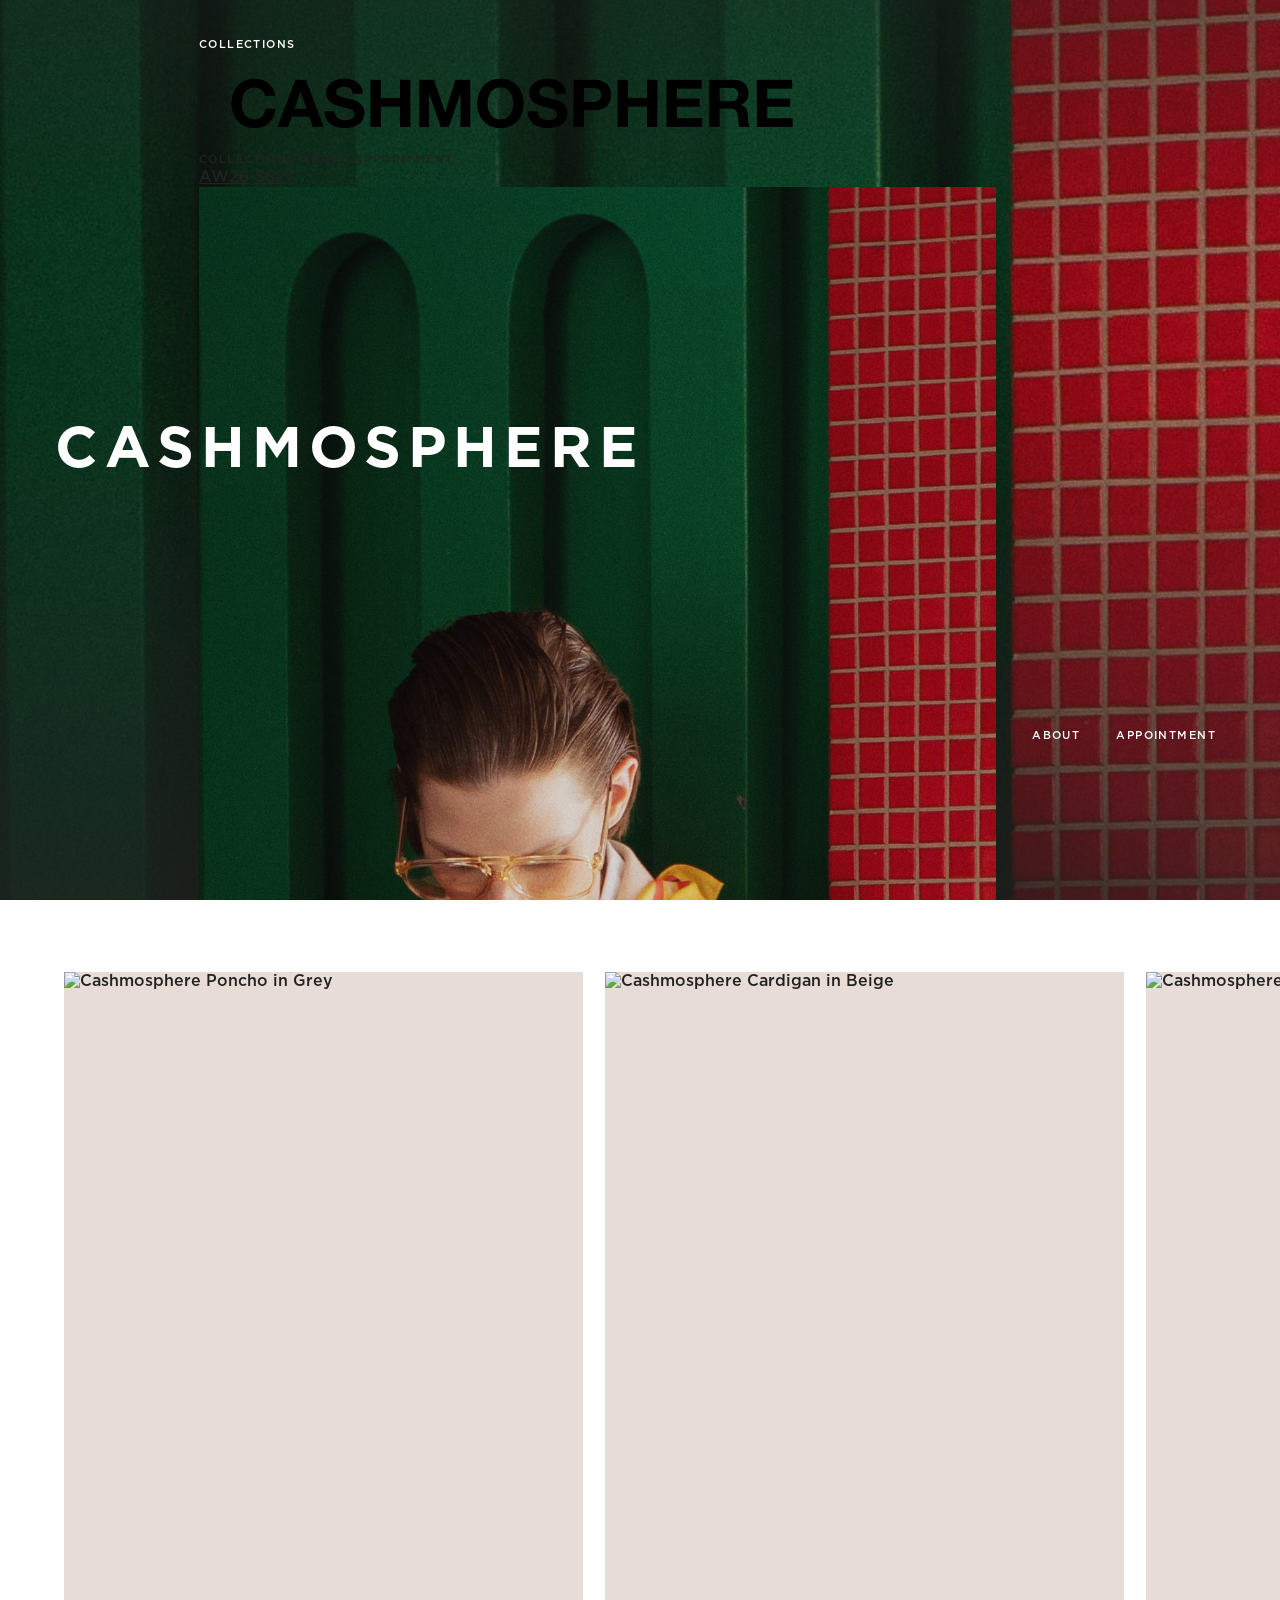
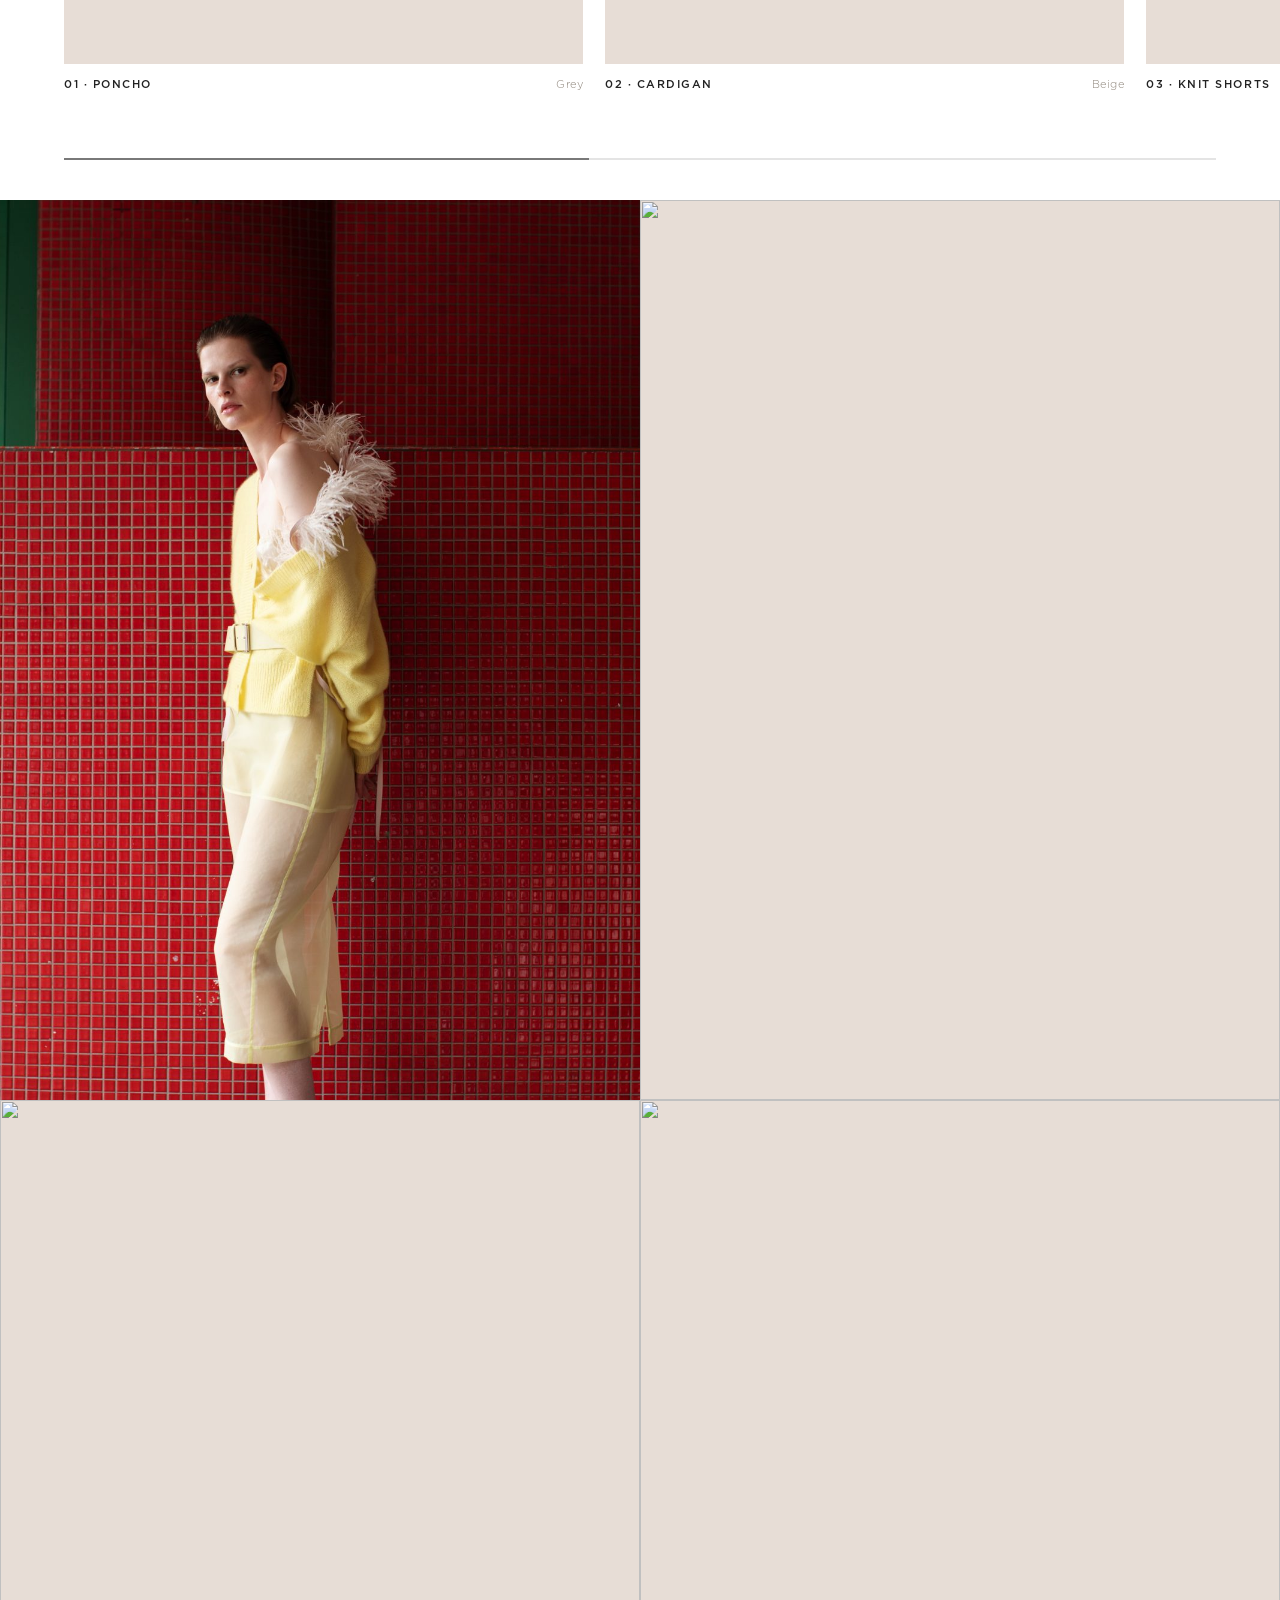
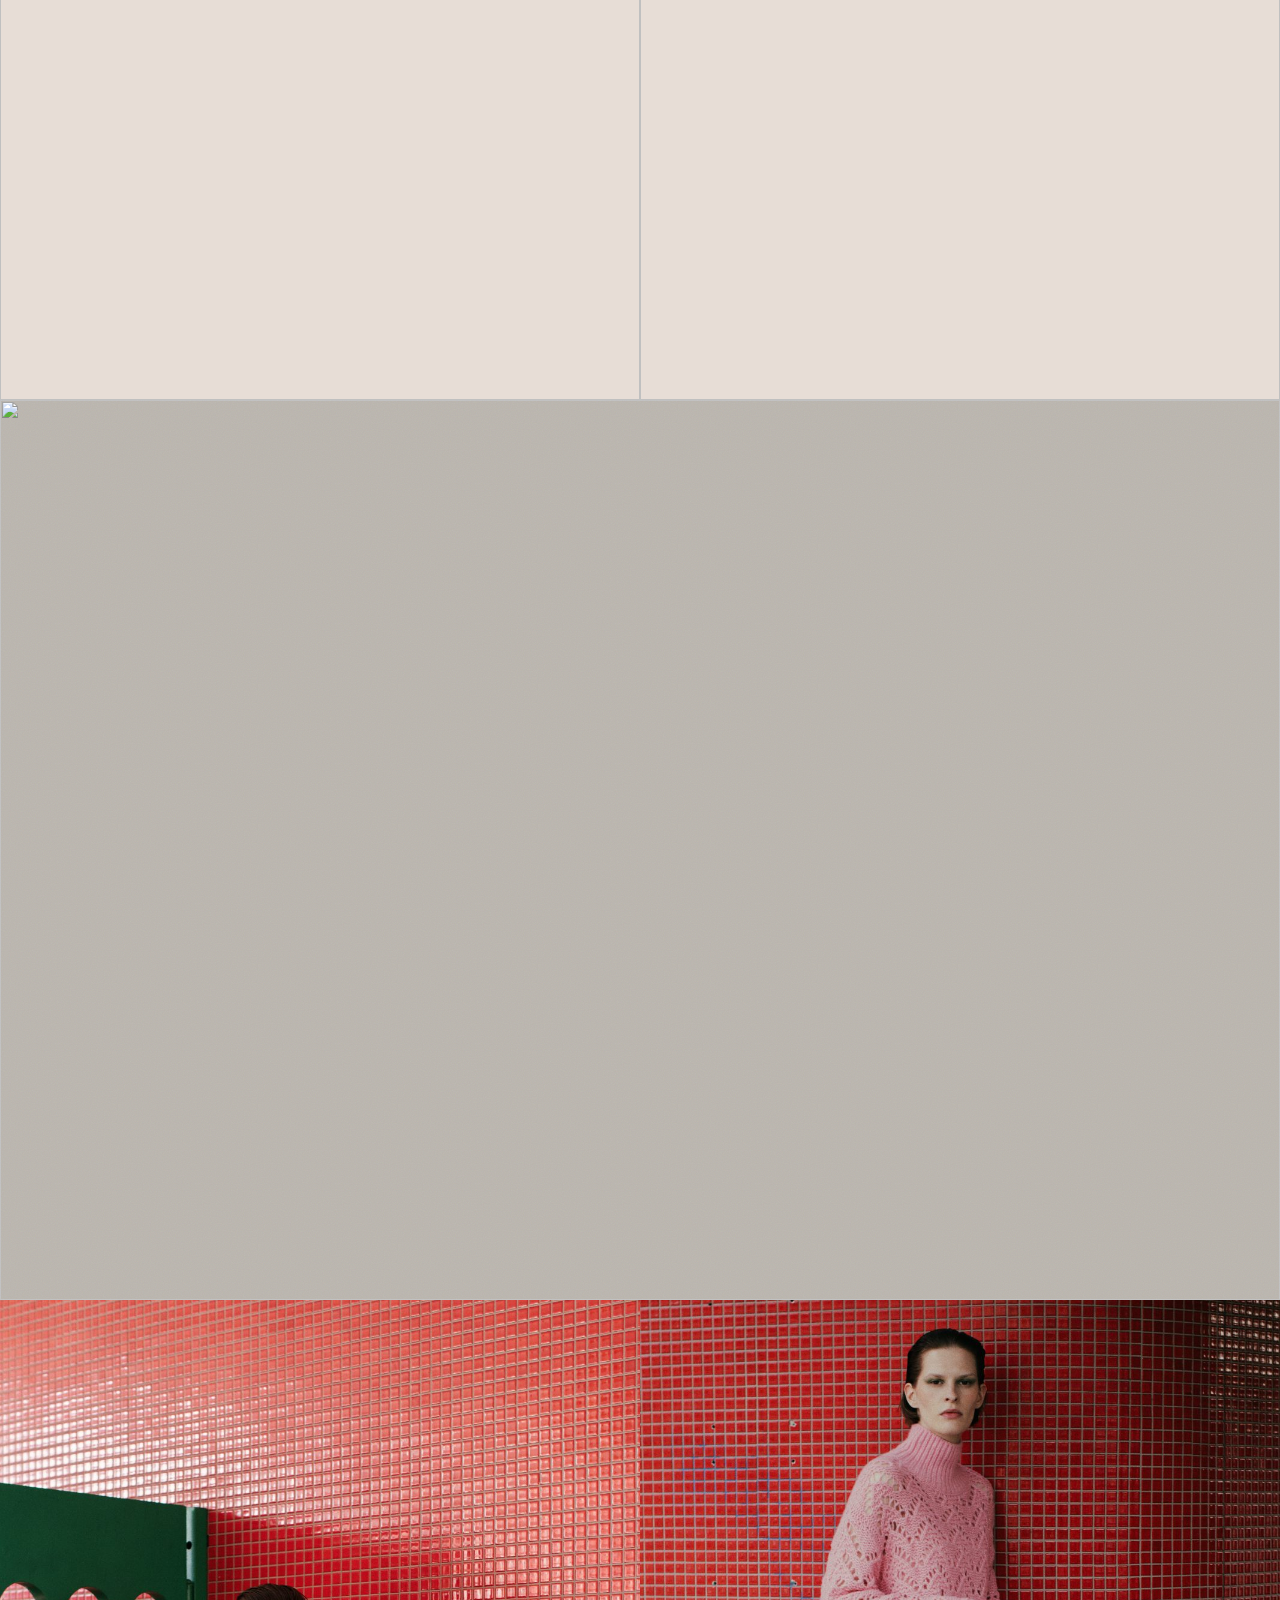
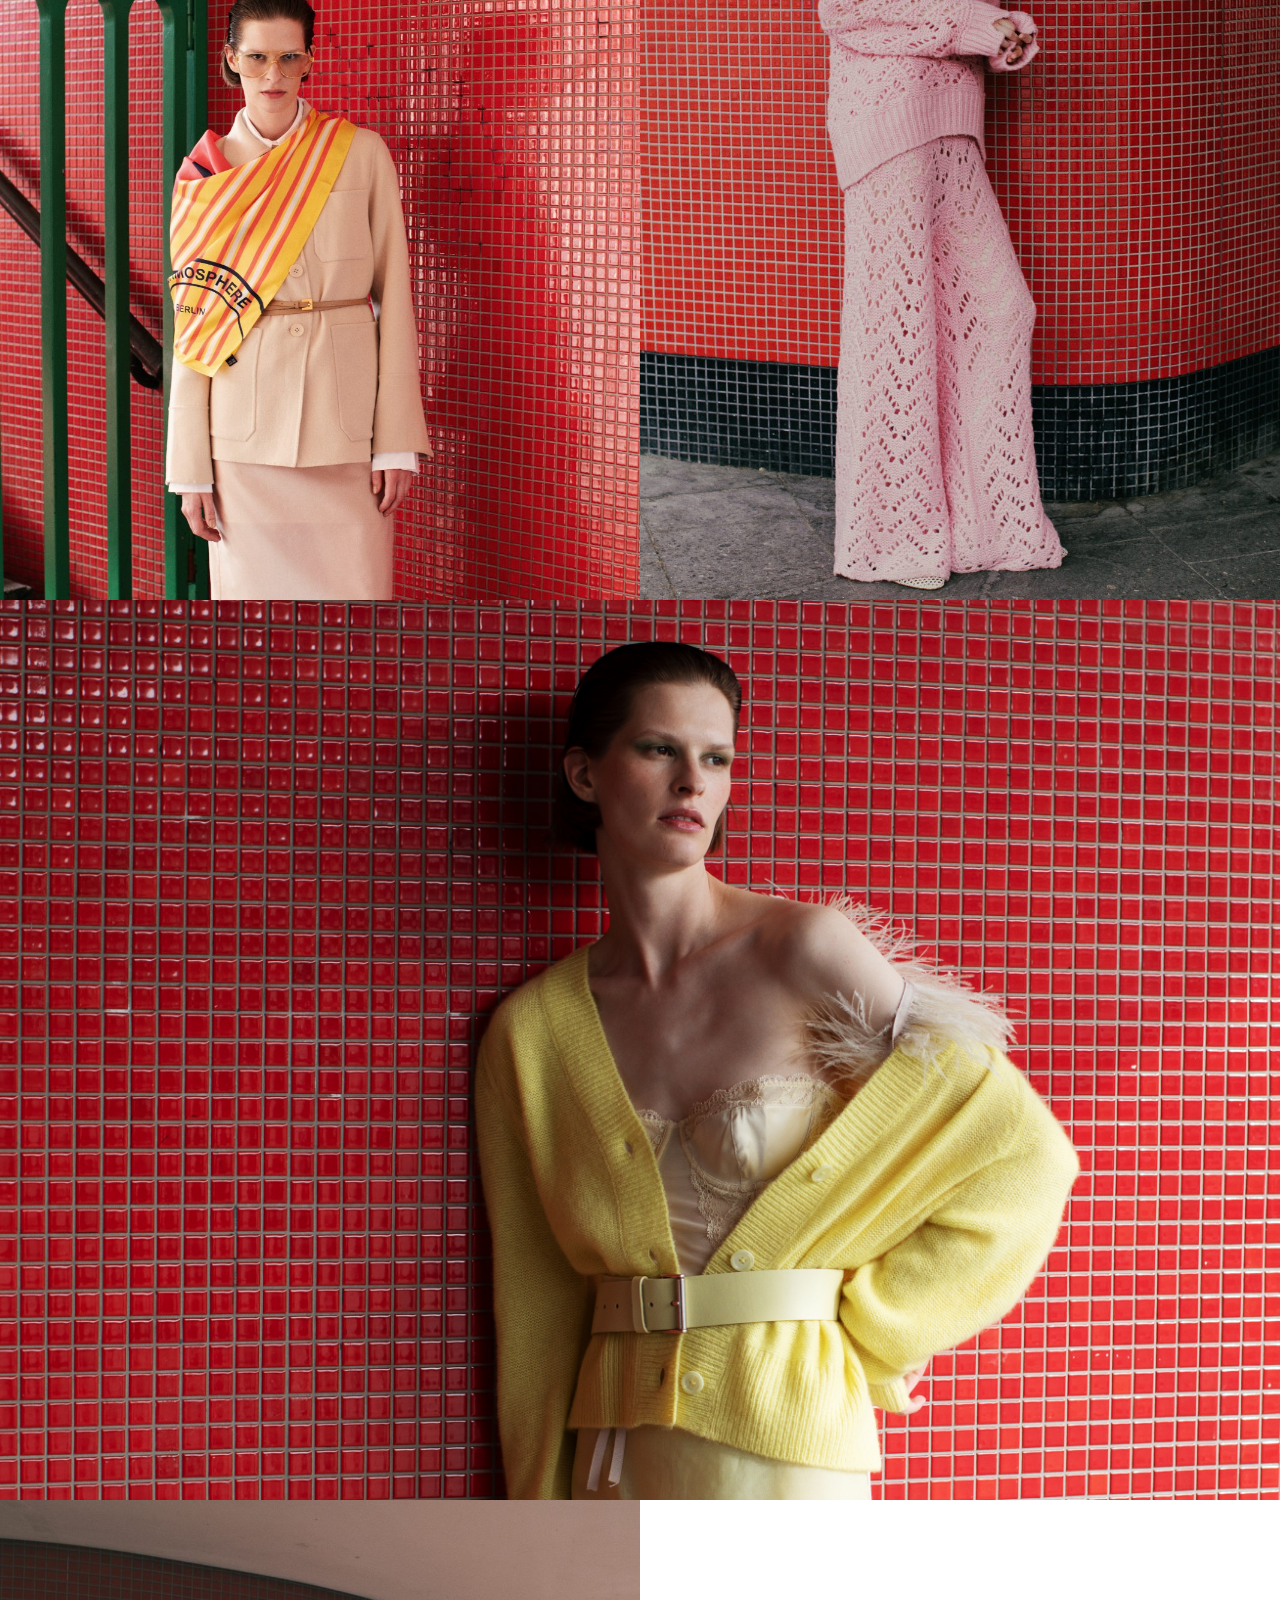
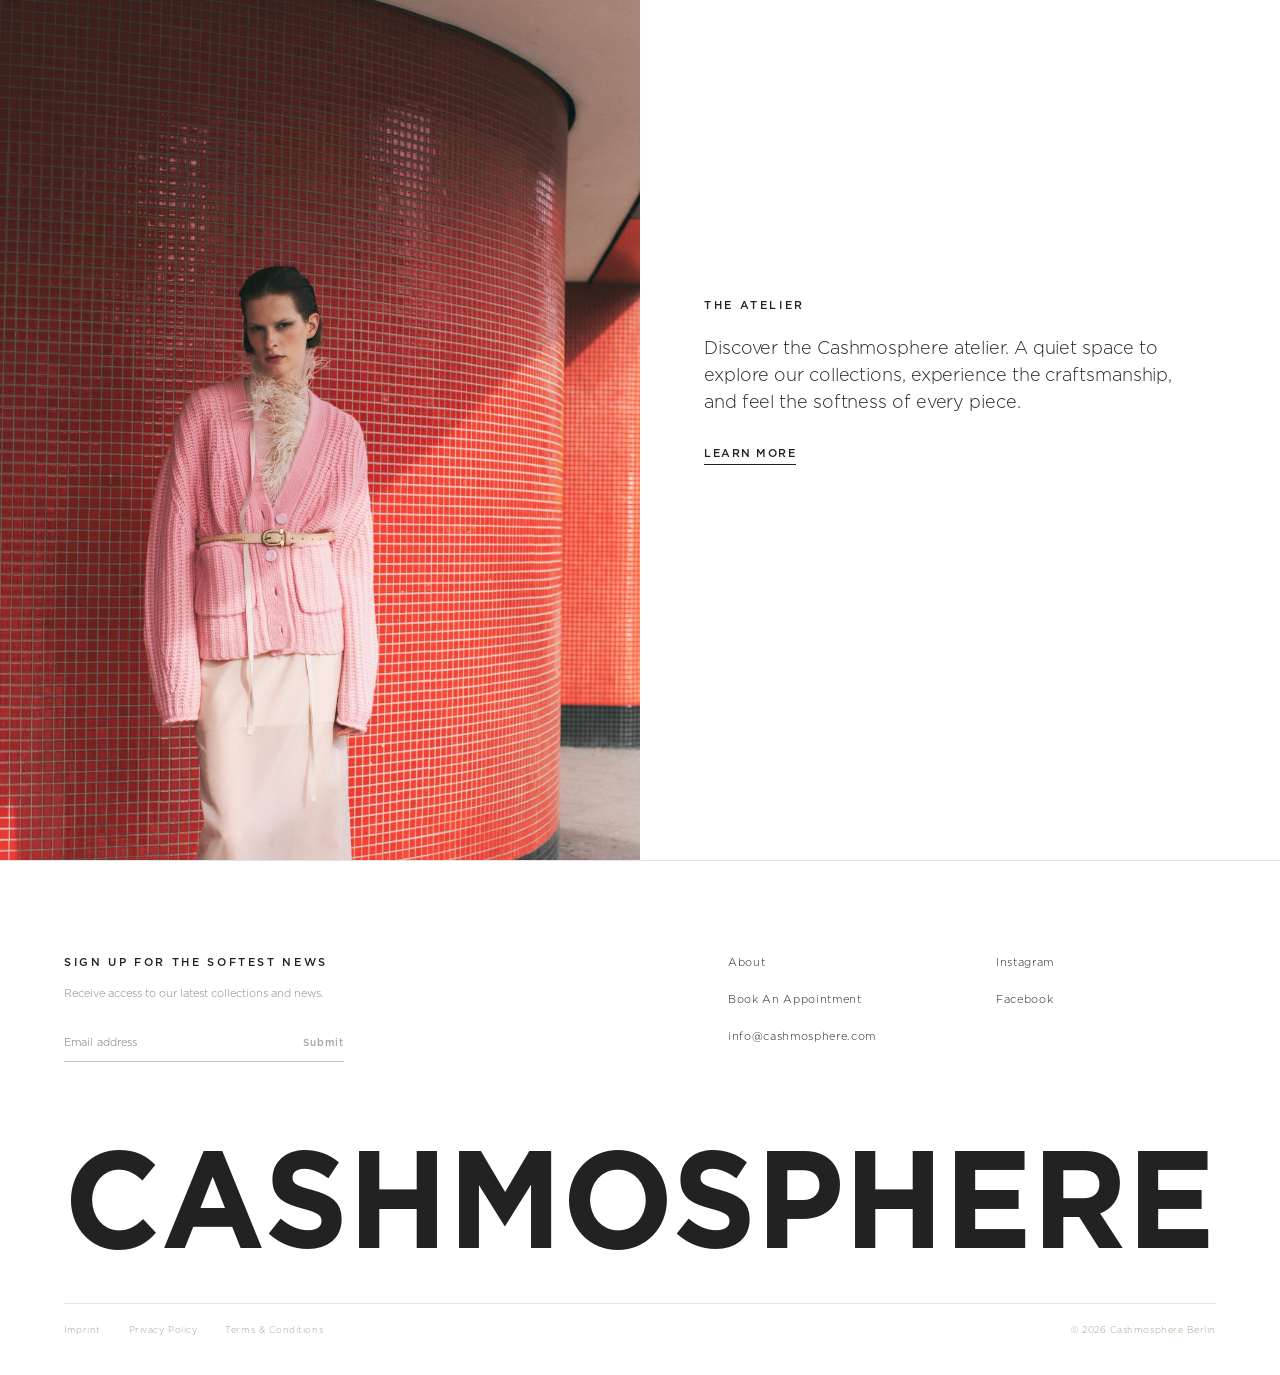
==== commit 9a681e60: "Upload" ====
--- a/index.html
+++ b/index.html
@@ -13,9 +13,37 @@
   <header class="site-header" id="siteHeader" aria-hidden="true">
     <img class="site-header__logo" src="assets/logo-white.png" alt="Cashmosphere">
     <nav class="site-header__nav">
-      <a class="cm-nl" style="color:#fff" href="#lookbook">Collections</a>
-      <a class="cm-nl" style="color:#fff" href="#atelier">About</a>
-      <a class="cm-nl" style="color:#fff" href="#footer">Contact</a>
+      <div class="cm-nav-dropdown">
+        <a class="cm-nl" style="color:#fff" href="collection-aw26.html">Collections</a>
+        <div class="cm-mega-menu">
+          <div class="cm-mega-menu__topbar">
+            <a href="index.html"><img src="assets/logo.png" alt="Cashmosphere"></a>
+            <nav>
+              <a href="collection-aw26.html" class="cm-nl is-active">Collections</a>
+              <a href="about.html" class="cm-nl">About</a>
+              <a href="contact.html" class="cm-nl">Appointment</a>
+            </nav>
+          </div>
+          <div class="cm-mega-menu__body">
+            <div class="cm-mega-menu__list">
+              <a href="collection-aw26.html">AW26</a>
+              <a href="collection-ss27.html">SS27</a>
+            </div>
+            <div class="cm-mega-menu__previews">
+              <a class="cm-mega-menu__preview" href="collection-aw26.html">
+                <img src="assets/imagery/cm-hero.jpg" alt="AW26">
+                <span>AW26</span>
+              </a>
+              <a class="cm-mega-menu__preview" href="collection-ss27.html">
+                <img src="assets/imagery/cm-ss27-04.jpg" alt="SS27">
+                <span>SS27</span>
+              </a>
+            </div>
+          </div>
+        </div>
+      </div>
+      <a class="cm-nl" style="color:#fff" href="about.html">About</a>
+      <a class="cm-nl" style="color:#fff" href="contact.html">Appointment</a>
     </nav>
     <button class="site-header__hamburger" id="siteHamburger" aria-label="Menu" aria-expanded="false">
       <span></span><span></span><span></span>
@@ -28,8 +56,8 @@
   <section class="hero">
     <img
       class="hero__img"
-      src="assets/imagery/cm-hero-pink.jpg"
-      alt="Cashmosphere AW26 Campaign"
+      src="assets/imagery/cm-hero.jpg"
+      alt="Cashmosphere HW Campaign"
     >
     <div class="cm-grain"></div>
     <div class="hero__scrim"></div>
@@ -37,9 +65,37 @@
     <header class="hero__header">
       <img class="hero__logo" src="assets/logo-white.png" alt="Cashmosphere">
       <nav class="hero__nav">
-        <a class="cm-nl" style="color:#fff" href="#lookbook">Collections</a>
-        <a class="cm-nl" style="color:#fff" href="#atelier">About</a>
-        <a class="cm-nl" style="color:#fff" href="#footer">Contact</a>
+        <div class="cm-nav-dropdown">
+          <a class="cm-nl" style="color:#fff" href="collection-aw26.html">Collections</a>
+          <div class="cm-mega-menu">
+            <div class="cm-mega-menu__topbar">
+              <a href="index.html"><img src="assets/logo.png" alt="Cashmosphere"></a>
+              <nav>
+                <a href="collection-aw26.html" class="cm-nl is-active">Collections</a>
+                <a href="about.html" class="cm-nl">About</a>
+                <a href="contact.html" class="cm-nl">Appointment</a>
+              </nav>
+            </div>
+            <div class="cm-mega-menu__body">
+              <div class="cm-mega-menu__list">
+              <a href="collection-aw26.html">AW26</a>
+                <a href="collection-ss27.html">SS27</a>
+              </div>
+              <div class="cm-mega-menu__previews">
+                <a class="cm-mega-menu__preview" href="collection-aw26.html">
+                  <img src="assets/imagery/cm-hero.jpg" alt="AW26">
+                  <span>AW26</span>
+                </a>
+                <a class="cm-mega-menu__preview" href="collection-ss27.html">
+                  <img src="assets/imagery/cm-ss27-04.jpg" alt="SS27">
+                  <span>SS27</span>
+                </a>
+              </div>
+            </div>
+          </div>
+        </div>
+        <a class="cm-nl" style="color:#fff" href="about.html">About</a>
+        <a class="cm-nl" style="color:#fff" href="contact.html">Appointment</a>
       </nav>
       <button class="hero__hamburger" id="hamburger" aria-label="Menu" aria-expanded="false">
         <span></span><span></span><span></span>
@@ -51,9 +107,11 @@
 
     <!-- Mobile nav overlay -->
     <nav class="mobile-nav" id="mobileNav" aria-hidden="true">
-      <a href="#lookbook" onclick="closeMobileNav()">Collections</a>
-      <a href="#atelier"  onclick="closeMobileNav()">About</a>
-      <a href="#footer"   onclick="closeMobileNav()">Contact</a>
+      <span class="mobile-nav__label">Collections</span>
+      <a href="collection-aw26.html" class="mobile-nav__sub">AW26</a>
+      <a href="collection-ss27.html" class="mobile-nav__sub">SS27</a>
+      <a href="about.html">About</a>
+      <a href="contact.html">Appointment</a>
     </nav>
 
 
@@ -61,58 +119,58 @@
 
 
   <!-- ============================================================
-       2 · LOOKBOOK — horizontal scroll
-       ============================================================ -->
-  <section id="lookbook" class="lookbook">
-<div class="lookbook__track" id="lookbookTrack">
+       2 · PRODUCT ROW — Freisteller (5-across)
+       ============================================================ -->
+  <section id="product-row" class="lookbook">
+    <div class="lookbook__track" id="lookbookTrack">
 
       <figure class="lookbook__card">
         <div class="lookbook__card-img-wrap">
-          <img src="assets/imagery/cm-look-1.jpg" alt="Look 01 — Lace-Pattern Pullover in Rose">
+          <img src="assets/imagery/cm-product-1.jpg" alt="Cashmosphere Poncho in Grey">
         </div>
         <figcaption class="lookbook__caption">
-          <span class="lookbook__caption-name"><span class="lookbook__caption-full">01 · Lace-Pattern Pullover</span><span class="lookbook__caption-short">01 PULLOVER</span></span>
-          <span class="lookbook__caption-color">Rose</span>
+          <span class="lookbook__caption-name"><span class="lookbook__caption-full">01 · Poncho</span><span class="lookbook__caption-short">01 PONCHO</span></span>
+          <span class="lookbook__caption-color">Grey</span>
         </figcaption>
       </figure>
 
       <figure class="lookbook__card">
         <div class="lookbook__card-img-wrap">
-          <img src="assets/imagery/cm-look-2.jpg" alt="Look 02 — Boxy Cardigan in Rose">
+          <img src="assets/imagery/cm-product-2.jpg" alt="Cashmosphere Cardigan in Beige">
         </div>
         <figcaption class="lookbook__caption">
-          <span class="lookbook__caption-name"><span class="lookbook__caption-full">02 · Boxy Cardigan</span><span class="lookbook__caption-short">02 CARDIGAN</span></span>
-          <span class="lookbook__caption-color">Rose</span>
+          <span class="lookbook__caption-name"><span class="lookbook__caption-full">02 · Cardigan</span><span class="lookbook__caption-short">02 CARDIGAN</span></span>
+          <span class="lookbook__caption-color">Beige</span>
         </figcaption>
       </figure>
 
       <figure class="lookbook__card">
         <div class="lookbook__card-img-wrap">
-          <img src="assets/imagery/cm-look-3.jpg" alt="Look 03 — Sheer Slip Set in Butter">
+          <img src="assets/imagery/cm-product-3.jpg" alt="Cashmosphere Knit Shorts in Grey">
         </div>
         <figcaption class="lookbook__caption">
-          <span class="lookbook__caption-name"><span class="lookbook__caption-full">03 · Sheer Slip Set</span><span class="lookbook__caption-short">03 SLIP SET</span></span>
-          <span class="lookbook__caption-color">Butter</span>
+          <span class="lookbook__caption-name"><span class="lookbook__caption-full">03 · Knit Shorts</span><span class="lookbook__caption-short">03 SHORTS</span></span>
+          <span class="lookbook__caption-color">Grey</span>
         </figcaption>
       </figure>
 
       <figure class="lookbook__card">
         <div class="lookbook__card-img-wrap">
-          <img src="assets/imagery/cm-look-4.jpg" alt="Look 04 — Sheer Slip Set in Butter">
+          <img src="assets/imagery/cm-product-4.jpg" alt="Cashmosphere Turtleneck in Cream">
         </div>
         <figcaption class="lookbook__caption">
-          <span class="lookbook__caption-name"><span class="lookbook__caption-full">04 · Sheer Slip Set</span><span class="lookbook__caption-short">04 SLIP SET</span></span>
-          <span class="lookbook__caption-color">Butter</span>
+          <span class="lookbook__caption-name"><span class="lookbook__caption-full">04 · Turtleneck</span><span class="lookbook__caption-short">04 TURTLENECK</span></span>
+          <span class="lookbook__caption-color">Cream</span>
         </figcaption>
       </figure>
 
       <figure class="lookbook__card">
         <div class="lookbook__card-img-wrap">
-          <img src="assets/imagery/cm-look-5.jpg" alt="Look 05 — Boxy Cardigan in Rose">
+          <img src="assets/imagery/cm-product-5.jpg" alt="Cashmosphere Polo Sweater in Grey">
         </div>
         <figcaption class="lookbook__caption">
-          <span class="lookbook__caption-name"><span class="lookbook__caption-full">05 · Boxy Cardigan</span><span class="lookbook__caption-short">05 CARDIGAN</span></span>
-          <span class="lookbook__caption-color">Rose</span>
+          <span class="lookbook__caption-name"><span class="lookbook__caption-full">05 · Polo Sweater</span><span class="lookbook__caption-short">05 POLO</span></span>
+          <span class="lookbook__caption-color">Grey</span>
         </figcaption>
       </figure>
 
@@ -125,41 +183,64 @@
 
 
   <!-- ============================================================
-       3 · FULLSCREEN BANNER — campaign (100vh)
-       ============================================================ -->
-  <section class="banner banner--campaign">
-    <picture>
-      <source media="(max-width: 768px)" srcset="assets/imagery/cm-campaign-mobile.jpg">
-      <img
-        class="banner__img banner__img--campaign"
-        src="assets/imagery/cm-look-3-yellow.jpg"
-        alt=""
-      >
-    </picture>
+       3 · SPLIT SCREEN A — bent pose + b/w knit macro (100vh)
+       ============================================================ -->
+  <section class="split">
+    <div class="split__tile">
+      <img src="assets/imagery/cm-split-2a.jpg" alt="">
+    </div>
+    <div class="split__tile">
+      <img src="assets/imagery/cm-split-2b-bw.jpg" alt="">
+    </div>
+  </section>
+
+
+  <!-- ============================================================
+       4 · SPLIT SCREEN B — still life + side profile (100vh)
+       ============================================================ -->
+  <section class="split">
+    <div class="split__tile">
+      <img src="assets/imagery/cm-split-2a-alt.jpg" alt="" class="cm-bw">
+    </div>
+    <div class="split__tile">
+      <img src="assets/imagery/cm-split-3b.jpg" alt="">
+    </div>
+  </section>
+
+
+  <!-- ============================================================
+       5 · FULLSCREEN BANNER — lounge (100vh)
+       ============================================================ -->
+  <section class="banner">
+    <img
+      class="banner__img"
+      src="assets/imagery/cm-lounge.jpg"
+      alt=""
+      style="object-position: 50% 35%"
+    >
     <div class="cm-grain"></div>
-    <div class="banner__scrim"></div>
-  </section>
-
-
-  <!-- ============================================================
-       4 · SPLIT SCREEN — two images (100vh)
+  </section>
+
+
+  <!-- ============================================================
+       6 · SPLIT SCREEN C — blue cardigan, full + detail (100vh)
        ============================================================ -->
   <section id="split1" class="split">
     <div class="split__tile">
-      <img src="assets/imagery/cm-hero.jpg" alt="">
+      <img src="assets/imagery/cm-split-1a.jpg" alt="">
     </div>
     <div class="split__tile">
       <img
         src="assets/imagery/cm-split-1b.jpg"
         alt=""
-        style="object-position: 50% 0%"
+        style="object-position: 50% 50%"
       >
     </div>
   </section>
 
 
   <!-- ============================================================
-       5 · FULLSCREEN BANNER — above atelier (100vh)
+       7 · FULLSCREEN BANNER — above atelier (100vh)
        ============================================================ -->
   <section class="banner">
     <img
@@ -173,11 +254,11 @@
 
 
   <!-- ============================================================
-       6 · ATELIER MODULE
+       8 · ATELIER MODULE
        ============================================================ -->
   <section id="atelier" class="atelier">
     <div class="atelier__image cm-tile">
-      <img src="assets/imagery/cm-atelier-facade.png" alt="Cashmosphere Atelier, Berlin">
+      <img src="assets/imagery/cm-atelier.jpg" alt="Cashmosphere Atelier">
     </div>
     <div class="atelier__text">
       <div class="atelier__inner">
@@ -188,8 +269,8 @@
           softness of every piece.
         </p>
         <div class="atelier__cta">
-          <a class="cm-cta" href="#footer">
-            Plan a visit
+          <a class="cm-cta" href="about.html">
+            Learn more
           </a>
         </div>
       </div>
@@ -198,20 +279,7 @@
 
 
   <!-- ============================================================
-       7 · BANNER — below atelier (50vh)
-       ============================================================ -->
-  <section class="banner banner--half banner--bw" style="background: var(--clr-tile-cool)">
-    <img
-      class="banner__img"
-      src="assets/imagery/cm-banner-bw-4.jpg"
-      alt=""
-    >
-    <div class="cm-grain"></div>
-  </section>
-
-
-  <!-- ============================================================
-       8 · FOOTER
+       9 · FOOTER
        ============================================================ -->
   <footer id="footer" class="footer">
     <div class="footer__grid">
@@ -235,15 +303,15 @@
 
       <!-- Nav col 1 -->
       <nav class="footer__nav" aria-label="Footer navigation">
-        <a class="cm-fl" href="#atelier">About</a>
-        <a class="cm-fl" href="#footer">Stores</a>
-        <a class="cm-fl" href="#footer">Book An Appointment</a>
+        <a class="cm-fl" href="about.html">About</a>
+        <a class="cm-fl" href="contact.html">Book An Appointment</a>
+        <a class="cm-fl" href="mailto:info@cashmosphere.com">info@cashmosphere.com</a>
       </nav>
 
       <!-- Nav col 2 -->
       <nav class="footer__nav" aria-label="Social media">
-        <a class="cm-fl" href="#footer">Instagram</a>
-        <a class="cm-fl" href="#footer">Facebook</a>
+        <a class="cm-fl" href="https://www.instagram.com/cashmosphere__/" target="_blank" rel="noopener">Instagram</a>
+        <a class="cm-fl" href="https://www.facebook.com/cashmosphere" target="_blank" rel="noopener">Facebook</a>
       </nav>
 
     </div>
@@ -266,9 +334,9 @@
     <!-- Legal row -->
     <div class="footer__legal">
       <nav class="footer__legal-nav" aria-label="Legal">
-        <a class="cm-fl footer__legal-link" href="#footer">Imprint</a>
-        <a class="cm-fl footer__legal-link" href="#footer">Privacy Policy</a>
-        <a class="cm-fl footer__legal-link" href="#footer">Terms &amp; Conditions</a>
+        <a class="cm-fl footer__legal-link" href="imprint.html">Imprint</a>
+        <a class="cm-fl footer__legal-link" href="privacy.html">Privacy Policy</a>
+        <a class="cm-fl footer__legal-link" href="terms.html">Terms &amp; Conditions</a>
       </nav>
       <span class="footer__copyright">© 2026 Cashmosphere Berlin</span>
     </div>
@@ -283,6 +351,7 @@
       const wordmark   = document.getElementById('heroWordmark');
       const logo       = document.querySelector('.hero__logo');
       const siteHeader = document.getElementById('siteHeader');
+      const mobileMQ   = window.matchMedia('(max-width: 768px)');
 
       const ANIM_END = 300;
 
@@ -305,10 +374,30 @@
         measured    = true;
       }
 
+      /* On mobile there is no wordmark intro and no scroll-reveal header —
+         the single stable header (site-header) is forced visible via CSS.
+         Skip all of the related measurement/scroll work entirely rather
+         than fighting the CSS with leftover inline styles. */
+      function applyMobileState() {
+        if (wordmark) wordmark.style.transform = '';
+        if (wordmark) wordmark.style.opacity   = '';
+        if (logo)     logo.style.opacity       = '';
+        if (siteHeader) {
+          siteHeader.classList.add('site-header--visible');
+          siteHeader.setAttribute('aria-hidden', 'false');
+        }
+      }
+
       function runUpdate() {
+        if (mobileMQ.matches) {
+          applyMobileState();
+          lastScrollY = window.scrollY;
+          return;
+        }
+
         const scrollY = window.scrollY;
 
-        /* ── 1 · Wordmark intro ── */
+        /* ── 1 · Wordmark intro (desktop/tablet only) ── */
         if (wordmark && logo) {
           if (!measured) measure();
 
@@ -351,6 +440,9 @@
 
       window.addEventListener('scroll', runUpdate, { passive: true });
       window.addEventListener('resize', function () { measured = false; runUpdate(); });
+      if (mobileMQ.addEventListener) {
+        mobileMQ.addEventListener('change', function () { measured = false; runUpdate(); });
+      }
       runUpdate();
     })();
   </script>
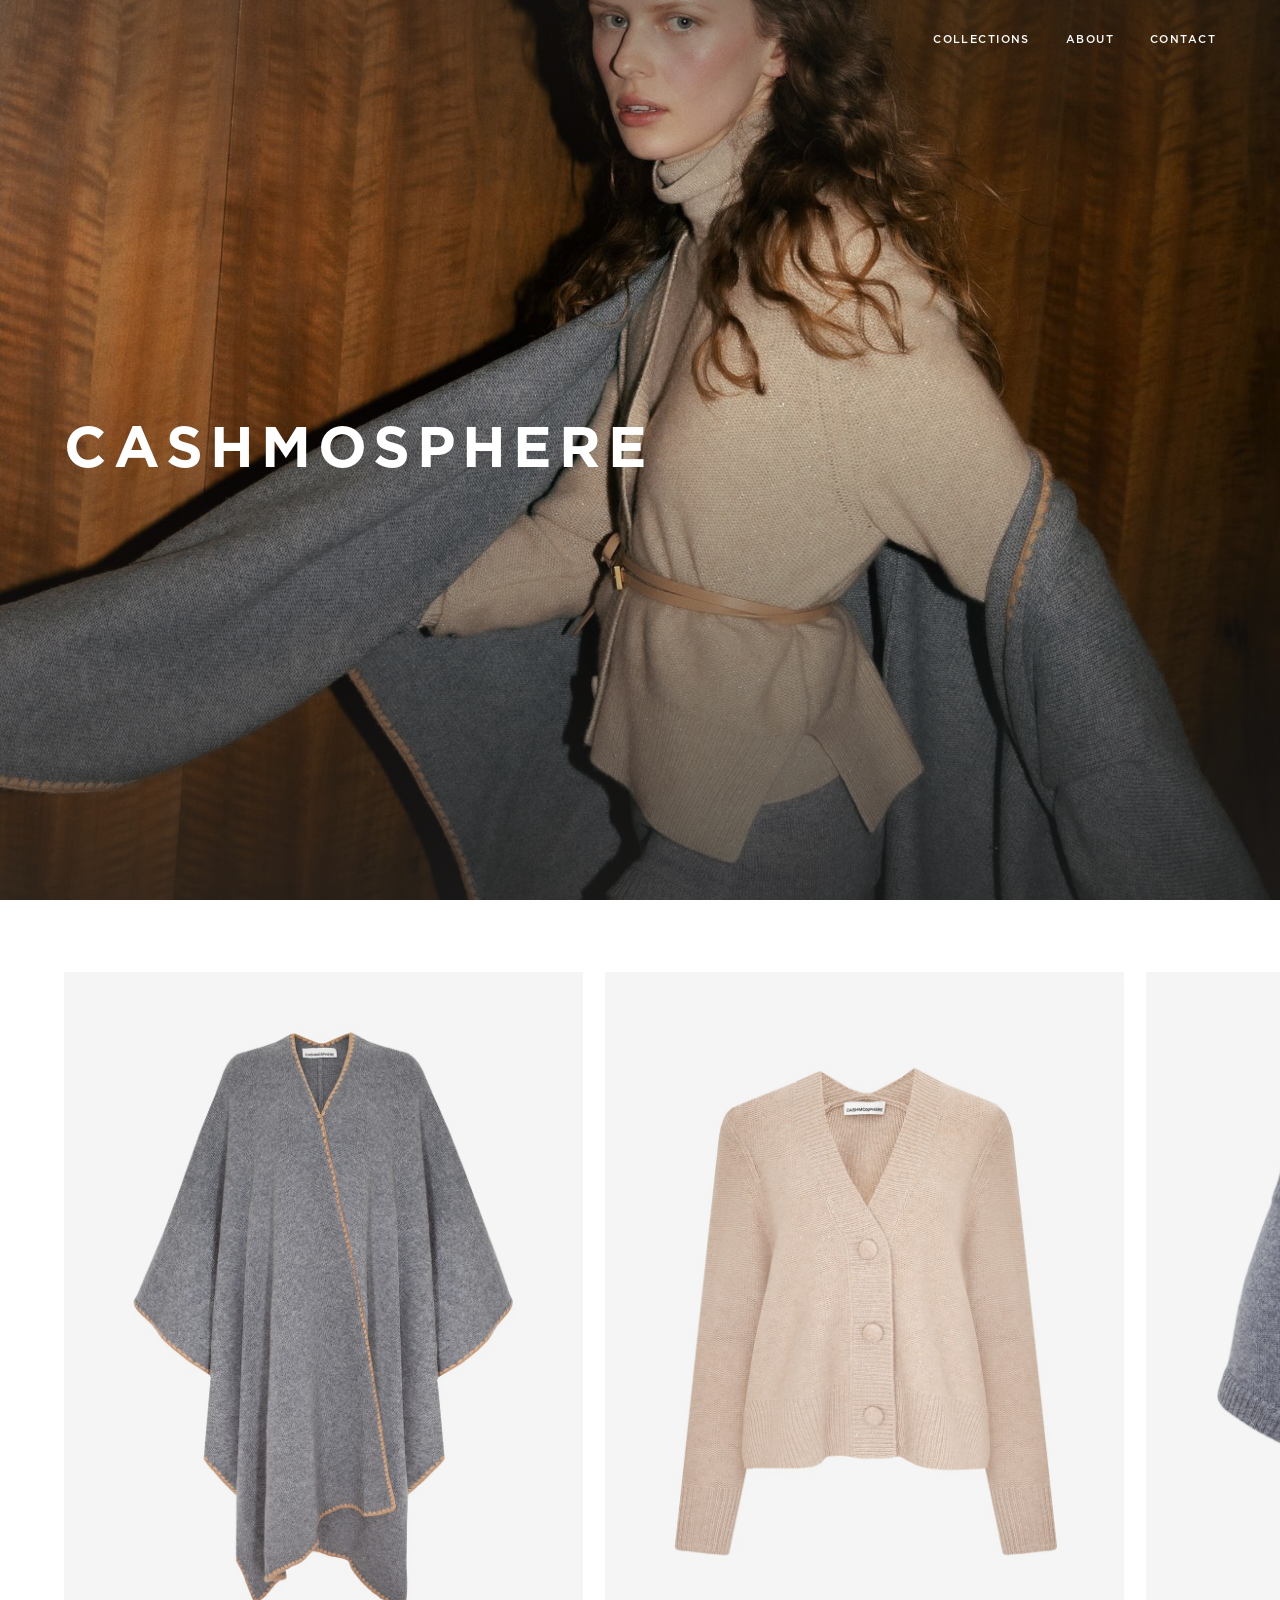
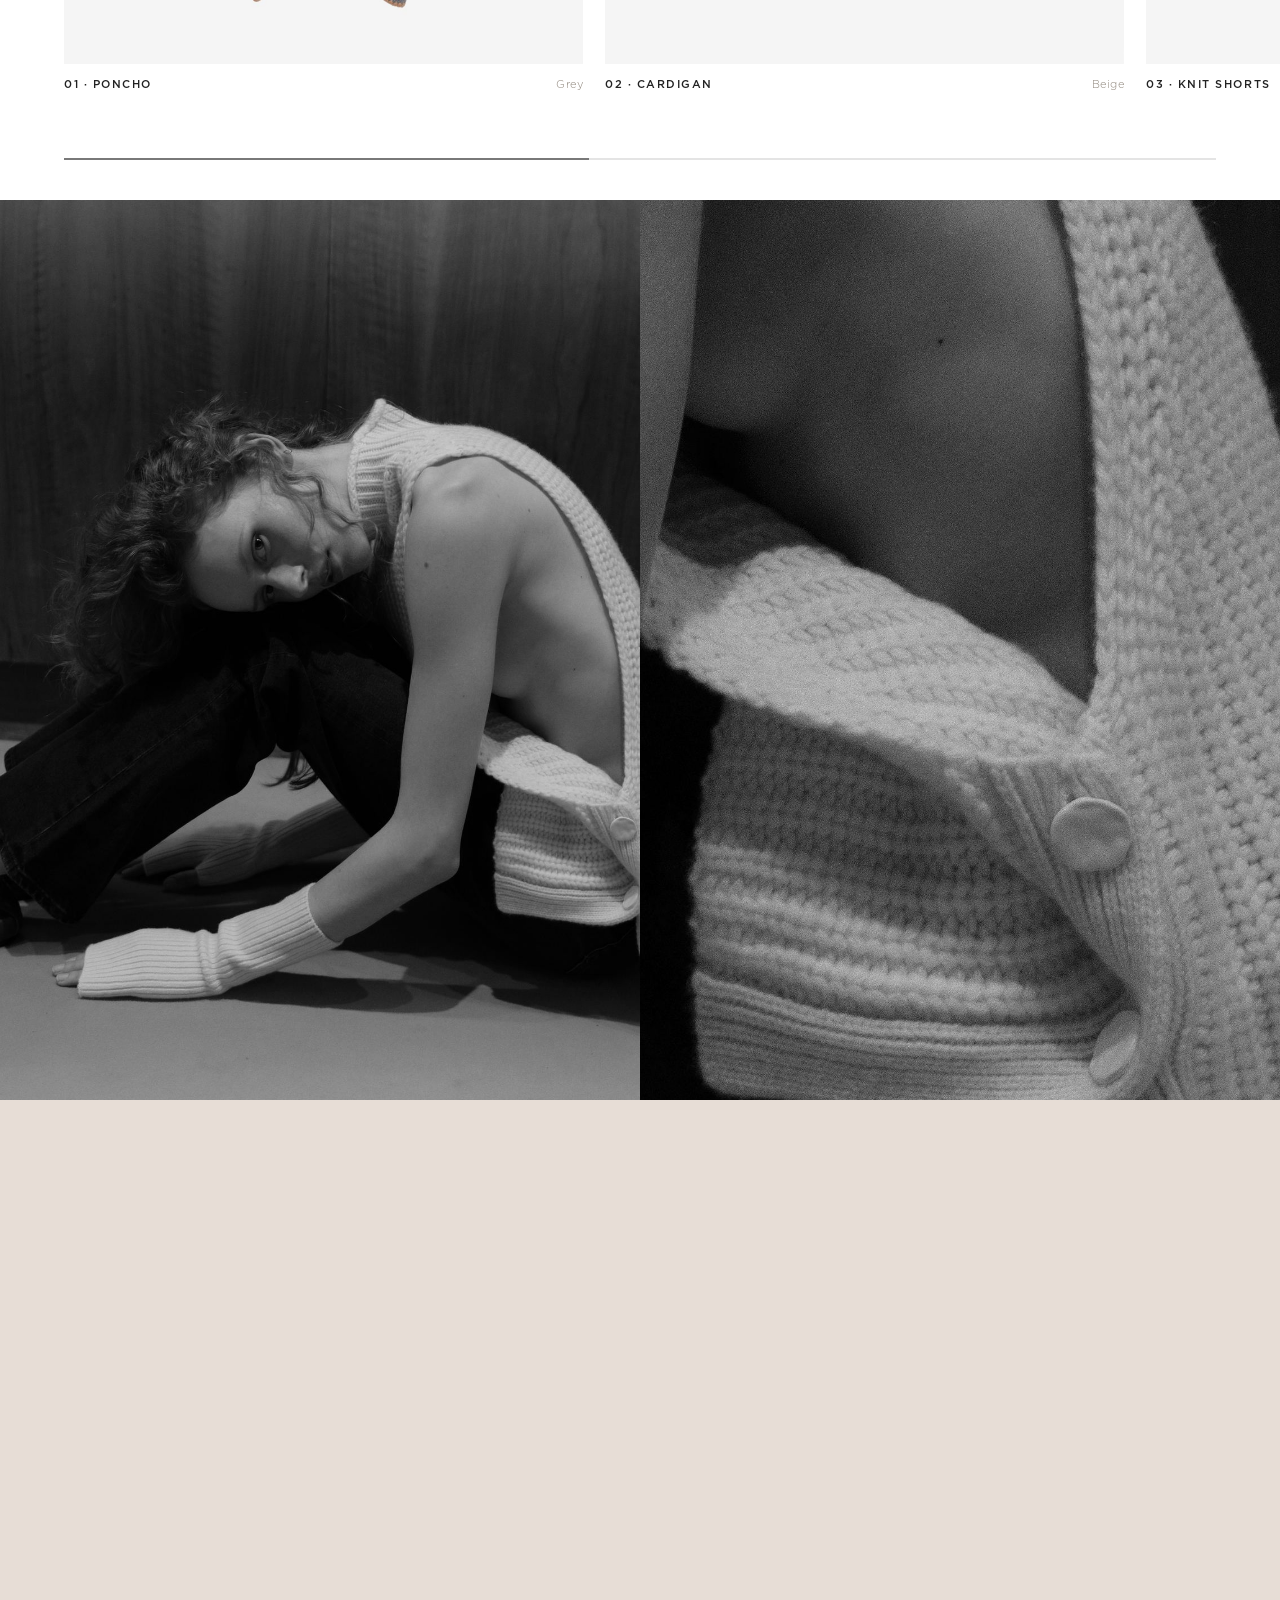
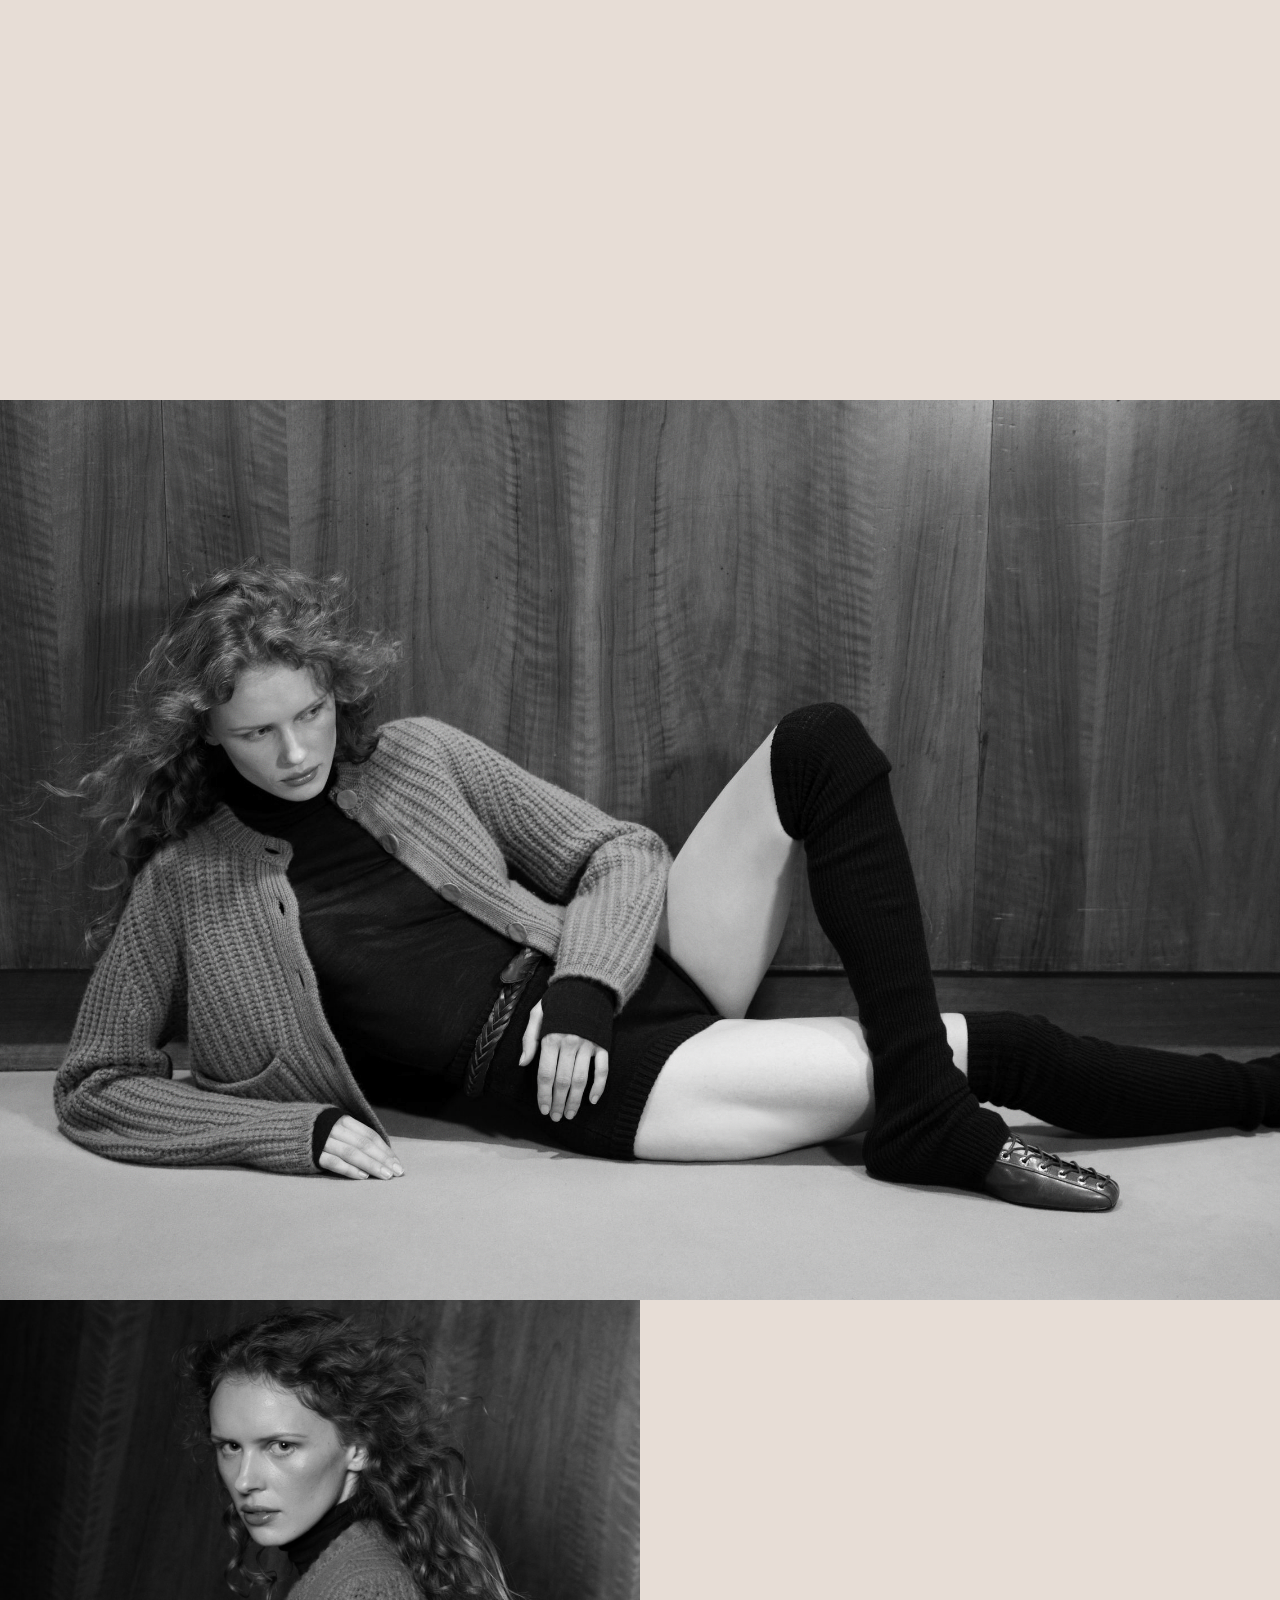
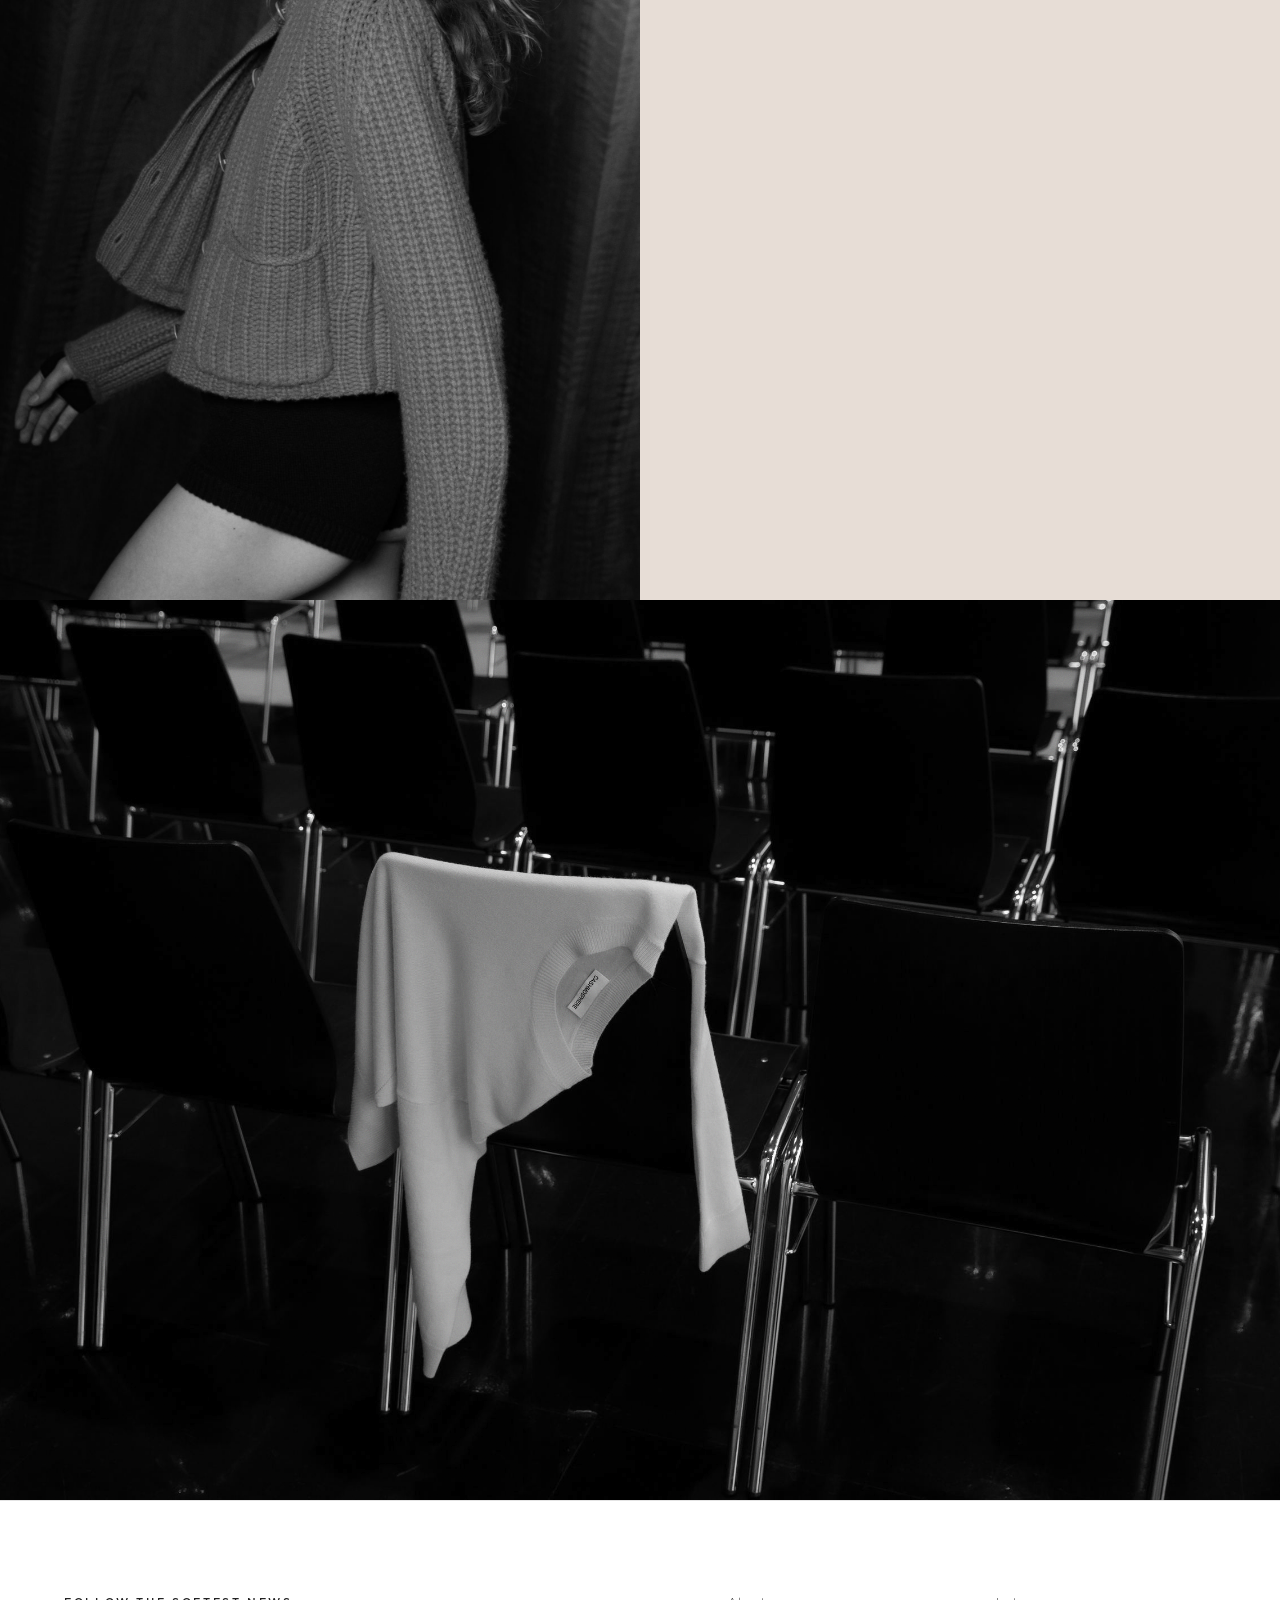
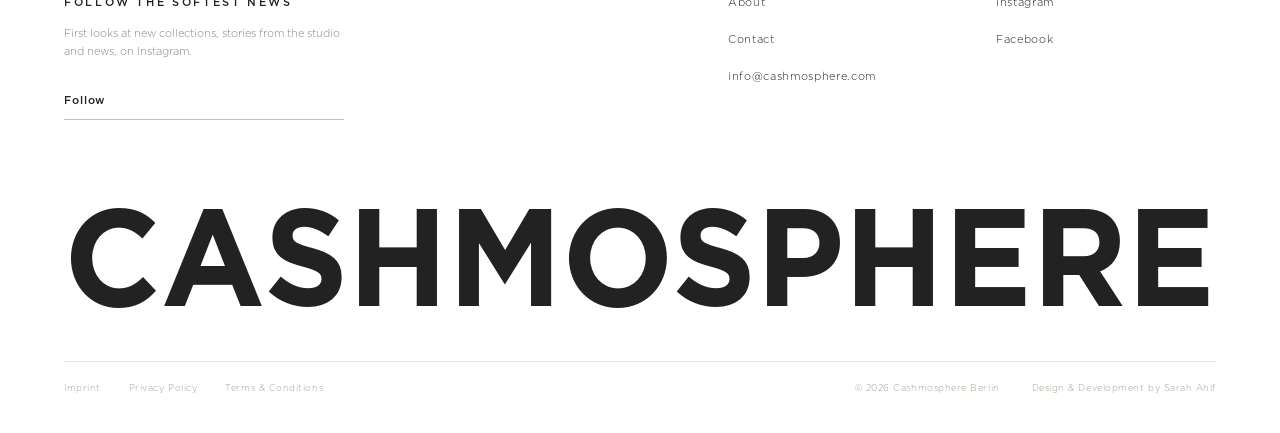
==== commit df695bd1: "Update" ====
--- a/index.html
+++ b/index.html
@@ -1,5 +1,5 @@
 <!DOCTYPE html>
-<html lang="de">
+<html lang="en">
 <head>
   <meta charset="UTF-8">
   <meta name="viewport" content="width=device-width, initial-scale=1.0">
@@ -11,7 +11,7 @@
 
   <!-- Fixed site header — hidden initially, slides in on scroll-up -->
   <header class="site-header" id="siteHeader" aria-hidden="true">
-    <img class="site-header__logo" src="assets/logo-white.png" alt="Cashmosphere">
+    <a class="site-header__logo-link" href="index.html" aria-label="Cashmosphere home"><img class="site-header__logo" src="assets/logo-white.png" alt="Cashmosphere"></a>
     <nav class="site-header__nav">
       <div class="cm-nav-dropdown">
         <a class="cm-nl" style="color:#fff" href="collection-aw26.html">Collections</a>
@@ -21,7 +21,7 @@
             <nav>
               <a href="collection-aw26.html" class="cm-nl is-active">Collections</a>
               <a href="about.html" class="cm-nl">About</a>
-              <a href="contact.html" class="cm-nl">Appointment</a>
+              <a href="contact.html" class="cm-nl">Contact</a>
             </nav>
           </div>
           <div class="cm-mega-menu__body">
@@ -31,11 +31,11 @@
             </div>
             <div class="cm-mega-menu__previews">
               <a class="cm-mega-menu__preview" href="collection-aw26.html">
-                <img src="assets/imagery/cm-hero.jpg" alt="AW26">
+                <div class="cm-mega-menu__img"><img loading="lazy" decoding="async" src="assets/imagery/cm-hero.jpg" alt="AW26"></div>
                 <span>AW26</span>
               </a>
               <a class="cm-mega-menu__preview" href="collection-ss27.html">
-                <img src="assets/imagery/cm-ss27-04.jpg" alt="SS27">
+                <div class="cm-mega-menu__img"><img loading="lazy" decoding="async" src="assets/imagery/cm-ss27-04.jpg" alt="SS27"></div>
                 <span>SS27</span>
               </a>
             </div>
@@ -43,27 +43,54 @@
         </div>
       </div>
       <a class="cm-nl" style="color:#fff" href="about.html">About</a>
-      <a class="cm-nl" style="color:#fff" href="contact.html">Appointment</a>
+      <a class="cm-nl" style="color:#fff" href="contact.html">Contact</a>
     </nav>
     <button class="site-header__hamburger" id="siteHamburger" aria-label="Menu" aria-expanded="false">
       <span></span><span></span><span></span>
     </button>
   </header>
 
+  <!-- Mobile menu overlay (body level, outside the hero stacking context) -->
+  <div class="cm-menu" id="cmMenu" role="dialog" aria-modal="true" aria-label="Menu" aria-hidden="true" inert>
+    <div class="cm-menu__top">
+      <a class="cm-menu__logo" href="index.html"><img src="assets/logo.png" alt="Cashmosphere"></a>
+      <button class="cm-menu__close" type="button" aria-label="Close menu"><span></span><span></span></button>
+    </div>
+    <div class="cm-menu__viewport">
+      <div class="cm-menu__track">
+        <div class="cm-menu__panel" data-panel="main">
+          <ul class="cm-menu__list">
+            <li><button class="cm-menu__item" type="button" data-open="collections" aria-expanded="false" aria-controls="cmMenuCollections">Collections <svg class="cm-menu__chev" viewBox="0 0 8 14" aria-hidden="true"><path d="M1 1l6 6-6 6" fill="none" stroke="currentColor" stroke-width="1.2"/></svg></button></li>
+            <li><a class="cm-menu__item" href="about.html">About</a></li>
+            <li><a class="cm-menu__item" href="contact.html">Contact</a></li>
+          </ul>
+        </div>
+        <div class="cm-menu__panel" data-panel="collections" id="cmMenuCollections" inert>
+          <button class="cm-menu__item cm-menu__back" type="button"><svg class="cm-menu__chev" viewBox="0 0 8 14" aria-hidden="true"><path d="M1 1l6 6-6 6" fill="none" stroke="currentColor" stroke-width="1.2"/></svg> Collections</button>
+          <ul class="cm-menu__list">
+            <li><a class="cm-menu__item" href="collection-aw26.html">AW26</a></li>
+            <li><a class="cm-menu__item" href="collection-ss27.html">SS27</a></li>
+          </ul>
+        </div>
+      </div>
+    </div>
+  </div>
+
   <!-- ============================================================
        1 · HERO (100vh)
        ============================================================ -->
   <section class="hero">
-    <img
+    <img fetchpriority="high"
       class="hero__img"
       src="assets/imagery/cm-hero.jpg"
       alt="Cashmosphere HW Campaign"
     >
     <div class="cm-grain"></div>
     <div class="hero__scrim"></div>
+    <a class="cm-cover-link" href="collection-aw26.html" aria-label="Explore the AW26 collection"></a>
 
     <header class="hero__header">
-      <img class="hero__logo" src="assets/logo-white.png" alt="Cashmosphere">
+      <a class="hero__logo-link" href="index.html" aria-label="Cashmosphere home"><img class="hero__logo" src="assets/logo-white.png" alt="Cashmosphere"></a>
       <nav class="hero__nav">
         <div class="cm-nav-dropdown">
           <a class="cm-nl" style="color:#fff" href="collection-aw26.html">Collections</a>
@@ -73,7 +100,7 @@
               <nav>
                 <a href="collection-aw26.html" class="cm-nl is-active">Collections</a>
                 <a href="about.html" class="cm-nl">About</a>
-                <a href="contact.html" class="cm-nl">Appointment</a>
+                <a href="contact.html" class="cm-nl">Contact</a>
               </nav>
             </div>
             <div class="cm-mega-menu__body">
@@ -83,11 +110,11 @@
               </div>
               <div class="cm-mega-menu__previews">
                 <a class="cm-mega-menu__preview" href="collection-aw26.html">
-                  <img src="assets/imagery/cm-hero.jpg" alt="AW26">
+                  <div class="cm-mega-menu__img"><img loading="lazy" decoding="async" src="assets/imagery/cm-hero.jpg" alt="AW26"></div>
                   <span>AW26</span>
                 </a>
                 <a class="cm-mega-menu__preview" href="collection-ss27.html">
-                  <img src="assets/imagery/cm-ss27-04.jpg" alt="SS27">
+                  <div class="cm-mega-menu__img"><img loading="lazy" decoding="async" src="assets/imagery/cm-ss27-04.jpg" alt="SS27"></div>
                   <span>SS27</span>
                 </a>
               </div>
@@ -95,7 +122,7 @@
           </div>
         </div>
         <a class="cm-nl" style="color:#fff" href="about.html">About</a>
-        <a class="cm-nl" style="color:#fff" href="contact.html">Appointment</a>
+        <a class="cm-nl" style="color:#fff" href="contact.html">Contact</a>
       </nav>
       <button class="hero__hamburger" id="hamburger" aria-label="Menu" aria-expanded="false">
         <span></span><span></span><span></span>
@@ -105,14 +132,6 @@
     <!-- SVG wordmark — animates to nav logo on scroll -->
     <div class="hero__wordmark" id="heroWordmark" aria-hidden="true">CASHMOSPHERE</div>
 
-    <!-- Mobile nav overlay -->
-    <nav class="mobile-nav" id="mobileNav" aria-hidden="true">
-      <span class="mobile-nav__label">Collections</span>
-      <a href="collection-aw26.html" class="mobile-nav__sub">AW26</a>
-      <a href="collection-ss27.html" class="mobile-nav__sub">SS27</a>
-      <a href="about.html">About</a>
-      <a href="contact.html">Appointment</a>
-    </nav>
 
 
   </section>
@@ -125,53 +144,58 @@
     <div class="lookbook__track" id="lookbookTrack">
 
       <figure class="lookbook__card">
-        <div class="lookbook__card-img-wrap">
-          <img src="assets/imagery/cm-product-1.jpg" alt="Cashmosphere Poncho in Grey">
+        <div class="lookbook__card-img-wrap cm-reveal">
+          <img class="cm-reveal__photo" loading="lazy" decoding="async" src="assets/imagery/cm-product-1.jpg" alt="Cashmosphere Poncho in Grey">
         </div>
         <figcaption class="lookbook__caption">
           <span class="lookbook__caption-name"><span class="lookbook__caption-full">01 · Poncho</span><span class="lookbook__caption-short">01 PONCHO</span></span>
           <span class="lookbook__caption-color">Grey</span>
         </figcaption>
+      <a class="cm-cover-link" href="collection-aw26.html" aria-label="Cashmosphere Poncho in Grey, explore the AW26 collection"></a>
       </figure>
 
       <figure class="lookbook__card">
-        <div class="lookbook__card-img-wrap">
-          <img src="assets/imagery/cm-product-2.jpg" alt="Cashmosphere Cardigan in Beige">
+        <div class="lookbook__card-img-wrap cm-reveal">
+          <img class="cm-reveal__photo" loading="lazy" decoding="async" src="assets/imagery/cm-product-2.jpg" alt="Cashmosphere Cardigan in Beige">
         </div>
         <figcaption class="lookbook__caption">
           <span class="lookbook__caption-name"><span class="lookbook__caption-full">02 · Cardigan</span><span class="lookbook__caption-short">02 CARDIGAN</span></span>
           <span class="lookbook__caption-color">Beige</span>
         </figcaption>
+      <a class="cm-cover-link" href="collection-aw26.html" aria-label="Cashmosphere Cardigan in Beige, explore the AW26 collection"></a>
       </figure>
 
       <figure class="lookbook__card">
-        <div class="lookbook__card-img-wrap">
-          <img src="assets/imagery/cm-product-3.jpg" alt="Cashmosphere Knit Shorts in Grey">
+        <div class="lookbook__card-img-wrap cm-reveal">
+          <img class="cm-reveal__photo" loading="lazy" decoding="async" src="assets/imagery/cm-product-3.jpg" alt="Cashmosphere Knit Shorts in Grey">
         </div>
         <figcaption class="lookbook__caption">
           <span class="lookbook__caption-name"><span class="lookbook__caption-full">03 · Knit Shorts</span><span class="lookbook__caption-short">03 SHORTS</span></span>
           <span class="lookbook__caption-color">Grey</span>
         </figcaption>
+      <a class="cm-cover-link" href="collection-aw26.html" aria-label="Cashmosphere Knit Shorts in Grey, explore the AW26 collection"></a>
       </figure>
 
       <figure class="lookbook__card">
-        <div class="lookbook__card-img-wrap">
-          <img src="assets/imagery/cm-product-4.jpg" alt="Cashmosphere Turtleneck in Cream">
+        <div class="lookbook__card-img-wrap cm-reveal">
+          <img class="cm-reveal__photo" loading="lazy" decoding="async" src="assets/imagery/cm-product-4.jpg" alt="Cashmosphere Turtleneck in Cream">
         </div>
         <figcaption class="lookbook__caption">
           <span class="lookbook__caption-name"><span class="lookbook__caption-full">04 · Turtleneck</span><span class="lookbook__caption-short">04 TURTLENECK</span></span>
           <span class="lookbook__caption-color">Cream</span>
         </figcaption>
+      <a class="cm-cover-link" href="collection-aw26.html" aria-label="Cashmosphere Turtleneck in Cream, explore the AW26 collection"></a>
       </figure>
 
       <figure class="lookbook__card">
-        <div class="lookbook__card-img-wrap">
-          <img src="assets/imagery/cm-product-5.jpg" alt="Cashmosphere Polo Sweater in Grey">
+        <div class="lookbook__card-img-wrap cm-reveal">
+          <img class="cm-reveal__photo" loading="lazy" decoding="async" src="assets/imagery/cm-product-5.jpg" alt="Cashmosphere Polo Sweater in Grey">
         </div>
         <figcaption class="lookbook__caption">
           <span class="lookbook__caption-name"><span class="lookbook__caption-full">05 · Polo Sweater</span><span class="lookbook__caption-short">05 POLO</span></span>
           <span class="lookbook__caption-color">Grey</span>
         </figcaption>
+      <a class="cm-cover-link" href="collection-aw26.html" aria-label="Cashmosphere Polo Sweater in Grey, explore the AW26 collection"></a>
       </figure>
 
     </div>
@@ -186,11 +210,15 @@
        3 · SPLIT SCREEN A — bent pose + b/w knit macro (100vh)
        ============================================================ -->
   <section class="split">
-    <div class="split__tile">
-      <img src="assets/imagery/cm-split-2a.jpg" alt="">
-    </div>
-    <div class="split__tile">
-      <img src="assets/imagery/cm-split-2b-bw.jpg" alt="">
+    <div class="split__tile cm-reveal">
+      <img class="cm-reveal__photo" loading="lazy" decoding="async" src="assets/imagery/cm-split-2a.jpg" alt="">
+      <img class="cm-reveal__logo" src="assets/logo-white.png" alt="" loading="lazy" decoding="async">
+      <a class="cm-cover-link" href="collection-aw26.html" aria-label="Explore the AW26 collection"></a>
+    </div>
+    <div class="split__tile cm-reveal">
+      <img class="cm-reveal__photo" loading="lazy" decoding="async" src="assets/imagery/cm-split-2b-bw.jpg" alt="">
+      <img class="cm-reveal__logo" src="assets/logo-white.png" alt="" loading="lazy" decoding="async">
+      <a class="cm-cover-link" href="collection-aw26.html" aria-label="Explore the AW26 collection"></a>
     </div>
   </section>
 
@@ -199,11 +227,15 @@
        4 · SPLIT SCREEN B — still life + side profile (100vh)
        ============================================================ -->
   <section class="split">
-    <div class="split__tile">
-      <img src="assets/imagery/cm-split-2a-alt.jpg" alt="" class="cm-bw">
-    </div>
-    <div class="split__tile">
-      <img src="assets/imagery/cm-split-3b.jpg" alt="">
+    <div class="split__tile cm-reveal">
+      <img class="cm-reveal__photo cm-bw" loading="lazy" decoding="async" src="assets/imagery/cm-split-2a-alt.jpg" alt="">
+      <img class="cm-reveal__logo" src="assets/logo-white.png" alt="" loading="lazy" decoding="async">
+      <a class="cm-cover-link" href="collection-aw26.html" aria-label="Explore the AW26 collection"></a>
+    </div>
+    <div class="split__tile cm-reveal">
+      <img class="cm-reveal__photo" loading="lazy" decoding="async" src="assets/imagery/cm-split-3b.jpg" alt="">
+      <img class="cm-reveal__logo" src="assets/logo-white.png" alt="" loading="lazy" decoding="async">
+      <a class="cm-cover-link" href="collection-aw26.html" aria-label="Explore the AW26 collection"></a>
     </div>
   </section>
 
@@ -211,14 +243,16 @@
   <!-- ============================================================
        5 · FULLSCREEN BANNER — lounge (100vh)
        ============================================================ -->
-  <section class="banner">
-    <img
-      class="banner__img"
+  <section class="banner cm-reveal">
+    <img loading="lazy" decoding="async"
+      class="banner__img cm-reveal__photo"
       src="assets/imagery/cm-lounge.jpg"
       alt=""
       style="object-position: 50% 35%"
     >
     <div class="cm-grain"></div>
+    <img class="cm-reveal__logo" src="assets/logo-white.png" alt="" loading="lazy" decoding="async">
+    <a class="cm-cover-link" href="collection-aw26.html" aria-label="Explore the AW26 collection"></a>
   </section>
 
 
@@ -226,85 +260,63 @@
        6 · SPLIT SCREEN C — blue cardigan, full + detail (100vh)
        ============================================================ -->
   <section id="split1" class="split">
-    <div class="split__tile">
-      <img src="assets/imagery/cm-split-1a.jpg" alt="">
-    </div>
-    <div class="split__tile">
-      <img
+    <div class="split__tile cm-reveal">
+      <img class="cm-reveal__photo" loading="lazy" decoding="async" src="assets/imagery/cm-split-1a.jpg" alt="">
+      <img class="cm-reveal__logo" src="assets/logo-white.png" alt="" loading="lazy" decoding="async">
+      <a class="cm-cover-link" href="collection-aw26.html" aria-label="Explore the AW26 collection"></a>
+    </div>
+    <div class="split__tile cm-reveal">
+      <img class="cm-reveal__photo" loading="lazy" decoding="async"
         src="assets/imagery/cm-split-1b.jpg"
         alt=""
         style="object-position: 50% 50%"
       >
+      <img class="cm-reveal__logo" src="assets/logo-white.png" alt="" loading="lazy" decoding="async">
+      <a class="cm-cover-link" href="collection-aw26.html" aria-label="Explore the AW26 collection"></a>
     </div>
   </section>
 
 
   <!-- ============================================================
-       7 · FULLSCREEN BANNER — above atelier (100vh)
-       ============================================================ -->
-  <section class="banner">
-    <img
-      class="banner__img"
+       7 · FULLSCREEN BANNER — closing image (100vh)
+       ============================================================ -->
+  <section class="banner cm-reveal">
+    <img loading="lazy" decoding="async"
+      class="banner__img cm-reveal__photo"
       src="assets/imagery/cm-atelier-banner.jpg"
       alt=""
       style="object-position: 50% 28%"
     >
     <div class="cm-grain"></div>
+    <img class="cm-reveal__logo" src="assets/logo-white.png" alt="" loading="lazy" decoding="async">
+    <a class="cm-cover-link" href="collection-aw26.html" aria-label="Explore the AW26 collection"></a>
   </section>
 
 
-  <!-- ============================================================
-       8 · ATELIER MODULE
-       ============================================================ -->
-  <section id="atelier" class="atelier">
-    <div class="atelier__image cm-tile">
-      <img src="assets/imagery/cm-atelier.jpg" alt="Cashmosphere Atelier">
-    </div>
-    <div class="atelier__text">
-      <div class="atelier__inner">
-        <span class="atelier__eyebrow">The atelier</span>
-        <p class="atelier__body">
-          Discover the Cashmosphere atelier. A quiet space to explore
-          our collections, experience the craftsmanship, and feel the
-          softness of every piece.
-        </p>
-        <div class="atelier__cta">
-          <a class="cm-cta" href="about.html">
-            Learn more
-          </a>
-        </div>
-      </div>
-    </div>
-  </section>
-
-
-  <!-- ============================================================
-       9 · FOOTER
+
+
+  <!-- ============================================================
+       8 · FOOTER
        ============================================================ -->
   <footer id="footer" class="footer">
     <div class="footer__grid">
 
       <!-- Newsletter -->
       <div class="footer__newsletter">
-        <h3 class="footer__newsletter-heading">Sign up for the softest news</h3>
+        <h3 class="footer__newsletter-heading">Follow the softest news</h3>
         <p class="footer__newsletter-body">
-          Receive access to our latest collections and news.
+          First looks at new collections, stories from the studio and news, on Instagram.
         </p>
-        <form class="footer__form" onsubmit="return false">
-          <input
-            class="footer__input"
-            type="email"
-            placeholder="Email address"
-            aria-label="Email address"
-          >
-          <a class="footer__submit" href="#footer" aria-label="Sign up">Submit</a>
-        </form>
+        <a class="footer__form footer__form--ig" href="https://www.instagram.com/cashmosphere__/" target="_blank" rel="noopener" aria-label="Follow Cashmosphere on Instagram">
+          <span class="footer__input">@cashmosphere__</span>
+          <span class="footer__submit">Follow</span>
+        </a>
       </div>
 
       <!-- Nav col 1 -->
       <nav class="footer__nav" aria-label="Footer navigation">
         <a class="cm-fl" href="about.html">About</a>
-        <a class="cm-fl" href="contact.html">Book An Appointment</a>
+        <a class="cm-fl" href="contact.html">Contact</a>
         <a class="cm-fl" href="mailto:info@cashmosphere.com">info@cashmosphere.com</a>
       </nav>
 
@@ -338,7 +350,7 @@
         <a class="cm-fl footer__legal-link" href="privacy.html">Privacy Policy</a>
         <a class="cm-fl footer__legal-link" href="terms.html">Terms &amp; Conditions</a>
       </nav>
-      <span class="footer__copyright">© 2026 Cashmosphere Berlin</span>
+      <span class="footer__copyright">© 2026 Cashmosphere Berlin<span class="footer__credit">Design &amp; Development by Sarah Ahlf</span></span>
     </div>
   </footer>
 
@@ -352,6 +364,7 @@
       const logo       = document.querySelector('.hero__logo');
       const siteHeader = document.getElementById('siteHeader');
       const mobileMQ   = window.matchMedia('(max-width: 768px)');
+      const reduceMQ   = window.matchMedia('(prefers-reduced-motion: reduce)');
 
       const ANIM_END = 300;
 
@@ -366,8 +379,15 @@
 
       function measure() {
         if (!wordmark || !logo) return;
+        /* Measure the wordmark in its start position — if the page is
+           already scrolled (e.g. after a window resize), the live
+           transform would otherwise skew the target and the wordmark
+           would stop short of the nav logo. */
+        const prevTransform = wordmark.style.transform;
+        wordmark.style.transform = '';
         const logoR = logo.getBoundingClientRect();
         const wmR   = wordmark.getBoundingClientRect();
+        wordmark.style.transform = prevTransform;
         wordmark.style.left = logoR.left + 'px';
         deltaY      = (wmR.top  + wmR.height  / 2) - (logoR.top + logoR.height / 2);
         targetScale = logoR.height / wmR.height;
@@ -390,15 +410,36 @@
 
       function runUpdate() {
         if (mobileMQ.matches) {
-          applyMobileState();
-          lastScrollY = window.scrollY;
+          /* Mobile: no wordmark intro; header hides on scroll-down and
+             returns on scroll-up (always visible at the very top) */
+          if (wordmark) wordmark.style.transform = '';
+          if (wordmark) wordmark.style.opacity   = '';
+          if (logo)     logo.style.opacity       = '';
+          if (siteHeader && !document.body.classList.contains('nav-open')) {
+            const y = window.scrollY;
+            if (y <= siteHeader.offsetHeight || y < lastScrollY - 5) {
+              siteHeader.classList.add('site-header--visible');
+              siteHeader.setAttribute('aria-hidden', 'false');
+              lastScrollY = y;
+            } else if (y > lastScrollY + 5) {
+              siteHeader.classList.remove('site-header--visible');
+              siteHeader.setAttribute('aria-hidden', 'true');
+              lastScrollY = y;
+            }
+          }
           return;
         }
 
         const scrollY = window.scrollY;
 
         /* ── 1 · Wordmark intro (desktop/tablet only) ── */
-        if (wordmark && logo) {
+        if (wordmark && logo && reduceMQ.matches) {
+          /* Reduced motion: no travelling wordmark — the logo simply
+             sits in the nav from the start */
+          wordmark.style.transform = '';
+          wordmark.style.opacity   = '0';
+          logo.style.opacity       = '1';
+        } else if (wordmark && logo) {
           if (!measured) measure();
 
           const raw      = Math.min(1, scrollY / ANIM_END);
@@ -444,6 +485,17 @@
         mobileMQ.addEventListener('change', function () { measured = false; runUpdate(); });
       }
       runUpdate();
+      /* Re-measure once the web font is in — its metrics define the
+         wordmark size */
+      if (document.fonts && document.fonts.ready) {
+        document.fonts.ready.then(function () { measured = false; runUpdate(); });
+      }
+      /* Back/forward navigation (Safari/Firefox restore the page from
+         cache at the old scroll position without a scroll event) */
+      window.addEventListener('pageshow', function () { measured = false; runUpdate(); });
+      if (reduceMQ.addEventListener) {
+        reduceMQ.addEventListener('change', function () { measured = false; runUpdate(); });
+      }
     })();
   </script>
 
@@ -451,30 +503,57 @@
        JS — Hamburger nav
        ============================================================ -->
   <script>
-    const hamburger     = document.getElementById('hamburger');
-    const siteHamburger = document.getElementById('siteHamburger');
-    const mobileNav     = document.getElementById('mobileNav');
-    const allHamburgers = [hamburger, siteHamburger].filter(Boolean);
-
-    function closeMobileNav() {
-      mobileNav.classList.remove('open');
-      mobileNav.setAttribute('aria-hidden', 'true');
-      allHamburgers.forEach(function (btn) {
-        btn.classList.remove('open');
-        btn.setAttribute('aria-expanded', 'false');
+    (function () {
+      var menu = document.getElementById('cmMenu');
+      if (!menu) return;
+      var burgers  = ['hamburger', 'siteHamburger'].map(function (id) { return document.getElementById(id); }).filter(Boolean);
+      var closeBtn = menu.querySelector('.cm-menu__close');
+      var main     = menu.querySelector('[data-panel="main"]');
+      var sub      = menu.querySelector('[data-panel="collections"]');
+      var openSub  = menu.querySelector('[data-open="collections"]');
+      var back     = menu.querySelector('.cm-menu__back');
+      var trigger  = null;
+
+      function showSub(on, kb) {
+        menu.classList.toggle('is-sub', on);
+        openSub.setAttribute('aria-expanded', String(on));
+        main.inert = on;
+        sub.inert = !on;
+        if (kb) (on ? back : openSub).focus({ preventScroll: true });
+      }
+
+      function setOpen(open, kb) {
+        menu.classList.toggle('open', open);
+        menu.classList.remove('is-sub');
+        menu.setAttribute('aria-hidden', String(!open));
+        menu.inert = !open;
+        main.inert = false;
+        sub.inert = true;
+        openSub.setAttribute('aria-expanded', 'false');
+        document.body.classList.toggle('nav-open', open);
+        burgers.forEach(function (b) { b.setAttribute('aria-expanded', String(open)); });
+        /* Move focus only for keyboard users (no focus ring on tap) */
+        if (open && kb) closeBtn.focus({ preventScroll: true });
+        else if (!open && kb && trigger) trigger.focus({ preventScroll: true });
+      }
+
+      burgers.forEach(function (b) {
+        b.addEventListener('click', function (e) { trigger = b; setOpen(true, e.detail === 0); });
       });
-    }
-
-    allHamburgers.forEach(function (btn) {
-      btn.addEventListener('click', function () {
-        const isOpen = mobileNav.classList.toggle('open');
-        mobileNav.setAttribute('aria-hidden', !isOpen);
-        allHamburgers.forEach(function (b) {
-          b.classList.toggle('open', isOpen);
-          b.setAttribute('aria-expanded', isOpen);
-        });
+      closeBtn.addEventListener('click', function (e) { setOpen(false, e.detail === 0); });
+      openSub.addEventListener('click', function (e) { showSub(true, e.detail === 0); });
+      back.addEventListener('click', function (e) { showSub(false, e.detail === 0); });
+      menu.querySelectorAll('a').forEach(function (a) {
+        a.addEventListener('click', function () { setOpen(false); });
       });
-    });
+      document.addEventListener('keydown', function (e) {
+        if (e.key === 'Escape' && menu.classList.contains('open')) setOpen(false, true);
+      });
+      var burgerMQ = window.matchMedia('(max-width: 1024px), (max-width: 1366px) and (hover: none) and (pointer: coarse)');
+      burgerMQ.addEventListener('change', function (e) {
+        if (!e.matches && menu.classList.contains('open')) setOpen(false);
+      });
+    })();
   </script>
 
   <!-- ============================================================
@@ -500,5 +579,62 @@
     })();
   </script>
 
+  <!-- ============================================================
+       JS — Touch devices: B/W -> colour + logo when an image reaches
+       the centre band of the screen (desktop keeps hover)
+       ============================================================ -->
+  <script>
+    (function () {
+      if (!('IntersectionObserver' in window)) return;
+      document.documentElement.classList.add('cm-io');
+      var items = document.querySelectorAll('.cm-reveal, .collection-grid__item');
+      var io = new IntersectionObserver(function (entries) {
+        entries.forEach(function (e) {
+          e.target.classList.toggle('is-focus', e.isIntersecting);
+        });
+      }, { rootMargin: '-35% 0px -35% 0px', threshold: 0 });
+      items.forEach(function (el) { io.observe(el); });
+    })();
+  </script>
+
+  <!-- ============================================================
+       JS — Touch screens with the desktop nav (e.g. large touch
+       displays, DevTools device mode): first tap on "Collections"
+       opens the mega menu, second tap follows the link
+       ============================================================ -->
+  <script>
+    (function () {
+      var noHover = window.matchMedia('(hover: none)');
+      var drops = document.querySelectorAll('.cm-nav-dropdown');
+      drops.forEach(function (d) {
+        var trigger = d.querySelector(':scope > .cm-nl');
+        if (!trigger) return;
+        var href = trigger.getAttribute('href');
+        /* On touch the menu fades in under the finger, so the tap can land
+           on the "Collections" link in the menu's own top bar instead of
+           the trigger — treat both as the same control */
+        d.addEventListener('click', function (e) {
+          if (!noHover.matches || d.classList.contains('is-open')) return;
+          var link = e.target.closest('a');
+          if (!link) return;
+          var isTrigger = link === trigger ||
+            (link.closest('.cm-mega-menu__topbar') && link.getAttribute('href') === href);
+          if (!isTrigger) return;
+          e.preventDefault();
+          drops.forEach(function (o) { o.classList.remove('is-open'); });
+          d.classList.add('is-open');
+        }, true);
+      });
+      document.addEventListener('click', function (e) {
+        drops.forEach(function (d) {
+          if (d.classList.contains('is-open') && !d.contains(e.target)) d.classList.remove('is-open');
+        });
+      });
+      document.addEventListener('keydown', function (e) {
+        if (e.key === 'Escape') drops.forEach(function (d) { d.classList.remove('is-open'); });
+      });
+    })();
+  </script>
+
 </body>
 </html>
--- a/css/style.css
+++ b/css/style.css
@@ -40,7 +40,17 @@
 
   --font-base: "Gotham", "Century Gothic", Arial, sans-serif;
 
-  --gutter: 5vw;
+  --gutter: clamp(20px, 5vw, 140px);
+
+  /* Caps how wide grid/row-based content (not full-bleed imagery) can
+     grow on very large / 4K screens, so it reads as deliberately
+     composed rather than a stretched-out laptop layout. */
+  --container-max: 2400px;
+
+  /* Fixed logo size — used everywhere the wordmark appears (header,
+     hero, collection pages, mega-menu). Asset is pre-trimmed to its
+     visible bounds, so no offset hacks are needed to position it. */
+  --logo-height: 12px;
 }
 
 /* --- Reset --------------------------------------------------- */
@@ -77,6 +87,11 @@
 .cm-tile {
   position: relative;
   overflow: hidden;
+}
+
+/* --- Black & white treatment ---------------------------------- */
+.cm-bw {
+  filter: grayscale(100%);
 }
 
 /* --- Nav link (header) --------------------------------------- */
@@ -148,9 +163,8 @@
 }
 
 .site-header__logo {
-  height: 22px;
+  height: var(--logo-height);
   width: auto;
-  margin-left: var(--logo-offset);
 }
 
 .site-header__nav {
@@ -216,15 +230,10 @@
   color: var(--clr-white);
 }
 
-/* Nav logo — hidden until wordmark animation completes.
-   Negative margin compensates for the PNG's internal left whitespace.
-   Tweak --logo-offset if alignment needs fine-tuning. */
-:root { --logo-offset: -9px; }
-
+/* Nav logo — hidden until wordmark animation completes. */
 .hero__logo {
-  height: 22px;
+  height: var(--logo-height);
   width: auto;
-  margin-left: var(--logo-offset);
   opacity: 0; /* JS fades this in at end of wordmark animation */
 }
 
@@ -431,7 +440,7 @@
 .atelier {
   display: grid;
   grid-template-columns: 1fr 1fr;
-  min-height: 100vh;
+  height: 100vh;
   background: var(--clr-white);
 }
 
@@ -468,7 +477,7 @@
 
 .atelier__body {
   font-weight: 300;
-  font-size: 18px;
+  font-size: clamp(13px, 2.4vw, 18px);
   line-height: 1.5;
   letter-spacing: -.005em;
   margin-top: 22px;
@@ -587,7 +596,7 @@
 }
 
 /* =============================================================
-   HAMBURGER + NAV OVERLAY (mobile only)
+   HAMBURGER + NAV OVERLAY (mobile + tablet)
    ============================================================= */
 
 /* Desktop: hide burger */
@@ -603,6 +612,57 @@
 .hero__hamburger.open span:nth-child(1) { transform: translateY(6px) rotate(45deg); }
 .hero__hamburger.open span:nth-child(2) { opacity: 0; }
 .hero__hamburger.open span:nth-child(3) { transform: translateY(-6px) rotate(-45deg); }
+
+/* Collection-header / contact-header burger (dark bars — sits on white bg) */
+.collection-header__hamburger {
+  display: none;
+  flex-direction: column;
+  gap: 5px;
+  background: none;
+  border: none;
+  cursor: pointer;
+  padding: 4px;
+  z-index: 200;
+}
+.collection-header__hamburger span {
+  display: block;
+  width: 22px;
+  height: 1px;
+  background: var(--clr-black);
+  transition: transform .3s ease, opacity .3s ease;
+}
+.collection-header__hamburger.open span:nth-child(1) { transform: translateY(6px) rotate(45deg); }
+.collection-header__hamburger.open span:nth-child(2) { opacity: 0; }
+.collection-header__hamburger.open span:nth-child(3) { transform: translateY(-6px) rotate(-45deg); }
+
+/* Shared trigger: collapse to hamburger on BOTH tablet and mobile (≤1024px).
+   Section-specific sizing (heights, spacing) stays in its own breakpoint
+   block further down — this block only ever touches nav visibility. */
+@media (max-width: 1024px) {
+  .site-header__nav,
+  .hero__nav,
+  .collection-header__nav { display: none; }
+
+  .site-header__hamburger,
+  .hero__hamburger,
+  .collection-header__hamburger {
+    display: flex;
+    flex-direction: column;
+    justify-content: center;
+    align-items: center;
+    gap: 5px;
+    width: 44px;
+    height: 44px;
+    background: none;
+    border: none;
+    cursor: pointer;
+    padding: 0;
+    z-index: 200;
+  }
+
+  .mobile-nav { display: flex; pointer-events: none; }
+  .mobile-nav.open { pointer-events: all; }
+}
 
 /* Mobile nav overlay */
 .mobile-nav {
@@ -620,7 +680,7 @@
 .mobile-nav.open { opacity: 1; }
 
 .mobile-nav a {
-  font: 300 28px/1.2 var(--font-base);
+  font: 300 clamp(22px, 4.2vw, 28px)/1.2 var(--font-base);
   letter-spacing: .08em;
   text-transform: uppercase;
   text-decoration: none;
@@ -632,6 +692,118 @@
 .mobile-nav a:first-child { border-top: 1px solid rgba(255,255,255,.1); }
 .mobile-nav a:hover { opacity: .5; }
 
+/* Collections sub-items in mobile nav */
+.mobile-nav__label {
+  display: block;
+  font: 500 12px/1 var(--font-base);
+  letter-spacing: .2em;
+  text-transform: uppercase;
+  color: rgba(255,255,255,.45);
+  padding: 18px 0 6px;
+  border-top: 1px solid rgba(255,255,255,.1);
+}
+.mobile-nav a.mobile-nav__sub {
+  font-size: clamp(18px, 3.4vw, 22px);
+  padding: 10px 0 10px 14px;
+  border-bottom: none;
+}
+
+/* Desktop "Collections" hover mega-menu (Khaite-style: list left, previews right) */
+.cm-nav-dropdown {
+  position: relative;
+  display: flex;
+  align-items: center;
+}
+.cm-nav-dropdown > .cm-nl {
+  cursor: default;
+}
+.cm-mega-menu {
+  position: fixed;
+  top: 0;
+  left: 0;
+  right: 0;
+  width: 100%;
+  display: flex;
+  flex-direction: column;
+  background: var(--clr-white);
+  opacity: 0;
+  pointer-events: none;
+  box-shadow: 0 18px 40px rgba(0,0,0,.14);
+  transition: opacity .22s ease, transform .22s ease;
+  transform: translateY(-6px);
+  z-index: 120;
+}
+.cm-nav-dropdown:hover .cm-mega-menu,
+.cm-nav-dropdown:focus-within .cm-mega-menu {
+  opacity: 1;
+  pointer-events: all;
+  transform: translateY(0);
+}
+.cm-mega-menu__topbar {
+  display: flex;
+  align-items: flex-end;
+  justify-content: space-between;
+  padding: 34px var(--gutter);
+}
+.cm-mega-menu__topbar img {
+  height: var(--logo-height);
+  width: auto;
+}
+.cm-mega-menu__topbar nav { display: flex; gap: 36px; align-items: center; }
+.cm-nl.is-active { border-bottom-color: currentColor; }
+
+/* Only one underline visible at a time: while hovering anywhere in
+   a nav row, the is-active link's underline steps aside unless it
+   is itself the one being hovered */
+.collection-header__nav:hover .cm-nl.is-active:not(:hover),
+.site-header__nav:hover .cm-nl.is-active:not(:hover),
+.hero__nav:hover .cm-nl.is-active:not(:hover),
+.cm-mega-menu__topbar nav:hover .cm-nl.is-active:not(:hover) {
+  border-bottom-color: transparent;
+}
+.cm-mega-menu__body {
+  display: flex;
+  gap: 80px;
+  padding: 8px var(--gutter) 64px;
+}
+
+.cm-mega-menu__list {
+  display: flex;
+  flex-direction: column;
+  gap: 16px;
+  min-width: 120px;
+}
+.cm-mega-menu__list a {
+  font: 500 12px/1 var(--font-base);
+  letter-spacing: .1em;
+  text-transform: uppercase;
+  color: var(--clr-black);
+  text-decoration: none;
+  opacity: .7;
+  transition: opacity .2s ease;
+}
+.cm-mega-menu__list a:hover { opacity: 1; }
+.cm-mega-menu__previews {
+  display: flex;
+  gap: 20px;
+}
+.cm-mega-menu__preview { width: 200px; text-decoration: none; display: block; }
+.cm-mega-menu__preview img {
+  width: 100%;
+  aspect-ratio: 3 / 4;
+  object-fit: cover;
+  display: block;
+  background: var(--clr-tile-warm);
+}
+.cm-mega-menu__preview span {
+  display: block;
+  margin-top: 10px;
+  font: 500 10px/1 var(--font-base);
+  letter-spacing: .1em;
+  text-transform: uppercase;
+  color: var(--clr-black);
+}
+
 /* Lookbook caption toggles — desktop default */
 .lookbook__caption-short  { display: none; }
 .lookbook__caption-full   { display: inline; }
@@ -691,18 +863,23 @@
 @media (max-width: 768px) {
   :root { --gutter: 24px; }
 
-  /* Site header mobile: hide nav, show hamburger */
-  .site-header__nav       { display: none; }
-  .site-header__hamburger {
-    display: flex;
-    flex-direction: column;
-    gap: 5px;
-    background: none;
-    border: none;
-    cursor: pointer;
-    padding: 4px;
-    z-index: 200;
-  }
+  /* Mobile: no hero logo animation. The desktop pattern (large wordmark
+     over the hero that shrinks into the nav on scroll) is disabled
+     entirely — logo sits small and static in a single stable header
+     from first paint, exactly like the reveal-header already used
+     elsewhere in the design. */
+  .hero__wordmark { display: none; }
+  .hero__header    { display: none; }
+
+  .site-header {
+    opacity: 1;
+    pointer-events: all;
+    transform: none;
+  }
+
+  /* Collection / contact header — same compact treatment as the
+     mobile hero header */
+  .collection-header { padding: 20px var(--gutter); }
 
   /* Section heights — from EB */
   .hero         { height: 70vh; }
@@ -710,29 +887,10 @@
   .banner--half { height: 35vh; }
   .split        { height: 40vh; }
 
-  /* Hero header */
-  .hero__nav    { display: none; }
+  /* Hero scroll indicator hidden on mobile (hero__header itself is
+     display:none above — logo/nav now live in the persistent
+     site-header instead) */
   .hero__scroll { display: none; }
-  .hero__header {
-    padding: 20px var(--gutter);
-    align-items: center;
-  }
-
-  /* Burger icon */
-  .hero__hamburger {
-    display: flex;
-    flex-direction: column;
-    gap: 5px;
-    background: none;
-    border: none;
-    cursor: pointer;
-    padding: 4px;
-    z-index: 200;
-  }
-
-  /* Mobile nav overlay */
-  .mobile-nav { display: flex; pointer-events: none; }
-  .mobile-nav.open { pointer-events: all; }
 
   /* Split — side by side, focus to inner edges */
   .split__tile:first-child img { object-position: right center; }
@@ -783,7 +941,6 @@
   }
   .atelier__inner { max-width: 100%; }
   .atelier__body {
-    font-size: 13px;
     margin-top: 14px;
   }
   .atelier__cta { margin-top: 16px; }
@@ -818,3 +975,1057 @@
     gap: 12px;
   }
 }
+
+/* =============================================================
+   COLLECTION SUBPAGE (AW26 / SS27)
+   ============================================================= */
+.collection-header {
+  display: flex;
+  align-items: center;
+  justify-content: space-between;
+  padding: 34px var(--gutter);
+}
+
+.collection-header__logo { height: var(--logo-height); width: auto; }
+
+.collection-header__nav {
+  display: flex;
+  gap: 36px;
+  align-items: center;
+}
+
+.collection-grid {
+  display: grid;
+  grid-template-columns: repeat(3, 1fr);
+  gap: 0;
+  background: var(--clr-white);
+}
+
+.collection-grid__item {
+  position: relative;
+  overflow: hidden;
+  aspect-ratio: 3 / 4;
+  background: var(--clr-tile-warm);
+}
+
+.collection-grid__photo {
+  width: 100%;
+  height: 100%;
+  object-fit: cover;
+  transition: filter .5s ease, transform .5s ease;
+}
+
+.collection-grid__logo {
+  position: absolute;
+  top: 50%; left: 50%;
+  transform: translate(-50%, -50%);
+  width: 36%;
+  max-width: 180px;
+  transition: opacity .4s ease;
+  pointer-events: none;
+  filter: drop-shadow(0 1px 3px rgba(0,0,0,.25));
+}
+
+/* Desktop / true hover devices: start B/W, reveal colour + logo on hover.
+   Scoped to (hover:hover)+(pointer:fine) so touch devices never inherit
+   a "hidden until interaction" state for information that must be
+   visible immediately (colour, logo). */
+@media (hover: hover) and (pointer: fine) {
+  .collection-grid__photo { filter: grayscale(100%); }
+  .collection-grid__logo  { opacity: 0; }
+
+  .collection-grid__item:hover .collection-grid__photo {
+    filter: grayscale(0%);
+    transform: scale(1.02);
+  }
+  .collection-grid__item:hover .collection-grid__logo { opacity: .9; }
+}
+
+/* Tablet + mobile (no reliable hover): colour + logo visible from the
+   first paint, never gated behind an interaction. A very subtle tap
+   response only — no re-creation of the desktop hover. */
+@media (hover: none), (pointer: coarse) {
+  .collection-grid__photo { filter: grayscale(0%); }
+  .collection-grid__logo  { opacity: .9; }
+
+  .collection-grid__item:active .collection-grid__photo { transform: scale(0.99); }
+}
+
+.collection-empty {
+  padding: 14vh var(--gutter) 20vh;
+  text-align: center;
+}
+
+.collection-empty__eyebrow {
+  display: block;
+  font: 500 11px/1 var(--font-base);
+  letter-spacing: .2em;
+  text-transform: uppercase;
+  color: var(--clr-muted);
+  margin-bottom: 18px;
+}
+
+.collection-empty__title {
+  font: 300 clamp(28px, 4vw, 40px)/1.1 var(--font-base);
+  letter-spacing: .04em;
+  color: var(--clr-black);
+}
+
+@media (max-width: 768px) {
+  .collection-grid { grid-template-columns: repeat(2, 1fr); }
+}
+
+/* =============================================================
+   CONTACT PAGE
+   ============================================================= */
+.contact-layout {
+  display: flex;
+  align-items: flex-start;
+  gap: 5vw;
+  padding: 0 0 0 var(--gutter);
+}
+
+.contact-layout__col { display: flex; flex-direction: column; }
+
+.contact-layout__col--text {
+  flex: 0 0 42%;
+  gap: 10vh;
+}
+
+.contact-layout__col--img {
+  flex: 1;
+  gap: 10vh;
+}
+
+.contact__inner {
+  padding-top: 8vh;
+  max-width: 460px;
+}
+
+.contact__heading {
+  font: 400 13px/1.3 var(--font-base);
+  letter-spacing: .08em;
+  text-transform: uppercase;
+  color: var(--clr-black);
+  margin-bottom: 28px;
+}
+
+.contact__subheading {
+  display: block;
+  font: 400 12px/1.3 var(--font-base);
+  letter-spacing: .08em;
+  text-transform: uppercase;
+  color: var(--clr-black);
+  margin-bottom: 4px;
+}
+
+.contact__body {
+  font-weight: 300;
+  font-size: 14px;
+  line-height: 1.6;
+  letter-spacing: -.005em;
+  color: var(--clr-black);
+  margin-bottom: 26px;
+}
+.contact__body:last-child { margin-bottom: 0; }
+
+.contact__cta {
+  color: var(--clr-black);
+  text-decoration: none;
+  border-bottom: 1px solid transparent;
+  transition: border-color .3s ease;
+}
+.contact__cta:hover { border-bottom-color: currentColor; }
+
+.contact-layout__img {
+  overflow: hidden;
+  background: var(--clr-tile-cool);
+}
+.contact-layout__img img {
+  width: 100%;
+  height: 100%;
+  object-fit: cover;
+  display: block;
+}
+
+.contact-layout__img--a { aspect-ratio: 4 / 5; }
+.contact-layout__img--b { aspect-ratio: 5 / 4; }
+.contact-layout__img--c { aspect-ratio: 4 / 5; }
+
+@media (max-width: 900px) {
+  .contact-layout { flex-direction: column; gap: 6vh; padding: 6vh var(--gutter) 16vh; }
+  .contact-layout__col--text,
+  .contact-layout__col--img { flex: 1 1 auto; width: 100%; }
+  .contact__inner { padding-top: 4vh; max-width: 100%; }
+}
+
+/* =============================================================
+   ABOUT PAGE — two full-height rows. Each row is a simple flex
+   row in DOM order (image-then-text or text-then-image), so the
+   visual left/right side is controlled purely by markup order,
+   no row-reverse needed. Every photo is a full 100vh.
+   ============================================================= */
+.about-row {
+  display: grid;
+  grid-template-columns: 1fr 1fr;
+  align-items: flex-start;
+}
+
+/* First row sits right under the header — match the header's own
+   top padding (34px) instead of a viewport-relative value */
+.about-row:first-of-type { padding-top: 0; }
+
+/* Text cell carries its own gutter as inner padding, so the grid
+   column boundary itself stays exactly at 50%, and the image cell
+   (0 padding) fills its half edge-to-edge with no overlap or gap */
+.about-row__text { padding: 0 var(--gutter); }
+.about-row__img  { height: 100vh; overflow: hidden; background: var(--clr-tile-cool); }
+
+.about-row__img img {
+  width: 100%;
+  height: 100%;
+  object-fit: cover;
+  display: block;
+}
+
+.about-row .contact__inner { max-width: 640px; }
+
+.about-row:last-of-type .about-row__text { padding-bottom: 10vh; }
+
+.about-facts__text {
+  margin-top: 56px;
+  color: var(--clr-muted);
+}
+
+@media (max-width: 900px) {
+  .about-row {
+    display: flex;
+    flex-direction: column;
+    align-items: stretch;
+  }
+  .about-row__text {
+    padding: 6vh var(--gutter);
+  }
+  .about-row__img { height: 70vh; }
+}
+
+/* Brand DNA — structured fact list, now placed inside row 2 next
+   to the image */
+.brand-dna__list {
+  display: flex;
+  flex-direction: column;
+  gap: 18px;
+}
+.brand-dna__row {
+  display: flex;
+  gap: 24px;
+  padding-bottom: 18px;
+  border-bottom: 1px solid rgba(34,34,34,.1);
+}
+.brand-dna__row dt {
+  flex: 0 0 150px;
+  font: 400 12px/1.5 var(--font-base);
+  letter-spacing: .08em;
+  text-transform: uppercase;
+  color: var(--clr-muted);
+}
+.brand-dna__row dd {
+  flex: 1;
+  font-weight: 300;
+  font-size: 14px;
+  line-height: 1.6;
+  letter-spacing: -.005em;
+  color: var(--clr-black);
+}
+
+@media (max-width: 640px) {
+  .brand-dna__row { flex-direction: column; gap: 6px; }
+  .brand-dna__row dt { flex: none; }
+}
+
+/* =============================================================
+   RESPONSIVE — LARGE DESKTOP / 4K (≥1600px)
+   ============================================================= */
+/* Full-bleed sections (hero, banner, split, atelier image) are left
+   untouched on purpose — immersive edge-to-edge imagery is part of
+   the existing editorial design and should stay that way even on
+   very large screens. Only row/grid-based content that would
+   otherwise balloon into oversized individual items or huge empty
+   gaps gets a centred max-width, so the layout still reads as
+   deliberately composed rather than a stretched laptop view. */
+@media (min-width: 1600px) {
+  .site-header,
+  .hero__header,
+  .collection-header,
+  .cm-mega-menu__topbar,
+  .cm-mega-menu__body,
+  .collection-grid,
+  .lookbook__header,
+  .lookbook__track,
+  .footer__grid,
+  .contact-layout {
+    max-width: var(--container-max);
+    margin-left: auto;
+    margin-right: auto;
+  }
+
+  /* Grid items themselves are already capped by the container above;
+     the aspect-ratio keeps photos proportionate at any column width. */
+  .collection-grid { width: 100%; }
+}
+
+/* =================================================================
+   LEGAL PAGES — Imprint, Privacy Policy, Terms & Conditions
+   Long-form text, single readable column, consistent with the
+   contact__heading / contact__body type scale used site-wide.
+   ============================================================= */
+.legal-page {
+  padding: 8vh var(--gutter) 18vh;
+  max-width: 760px;
+}
+
+.legal-page__meta {
+  font-weight: 300;
+  font-size: 12px;
+  color: var(--clr-muted);
+  margin-bottom: 48px;
+}
+
+.legal-page h2 {
+  font: 400 13px/1.3 var(--font-base);
+  letter-spacing: .08em;
+  text-transform: uppercase;
+  color: var(--clr-black);
+  margin: 48px 0 16px;
+}
+.legal-page h2:first-of-type { margin-top: 0; }
+
+.legal-page p,
+.legal-page li {
+  font-weight: 300;
+  font-size: 14px;
+  line-height: 1.7;
+  letter-spacing: -.005em;
+  color: var(--clr-black);
+  margin-bottom: 16px;
+}
+
+.legal-page ul {
+  padding-left: 20px;
+  margin: -4px 0 16px;
+}
+.legal-page li { margin-bottom: 6px; }
+
+.legal-page address { font-style: normal; }
+
+.legal-page a {
+  color: var(--clr-black);
+  border-bottom: 1px solid currentColor;
+  text-decoration: none;
+}
+
+@media (max-width: 900px) {
+  .legal-page { padding: 6vh var(--gutter) 12vh; }
+}
+
+/* --- Logo links (index hero + sticky header) ------------------ */
+.hero__logo-link,
+.site-header__logo-link {
+  display: flex;
+  line-height: 0;
+}
+
+/* --- Footer: Instagram CTA (replaces newsletter form until Klaviyo is live) */
+.footer__form--ig {
+  color: var(--clr-black);
+  text-decoration: none;
+}
+.footer__form--ig .footer__input { white-space: nowrap; }
+.footer__form--ig:hover .footer__submit,
+.footer__form--ig:focus-visible .footer__submit { opacity: .8; }
+
+/* --- About: inline links (showrooms) --------------------------- */
+.about-link {
+  color: inherit;
+  text-decoration: none;
+  border-bottom: 1px solid rgba(34,34,34,.3);
+  transition: border-color .3s ease;
+}
+.about-link:hover { border-bottom-color: currentColor; }
+
+/* --- Homepage B/W reveal (mirrors .collection-grid behaviour) ---
+   .cm-reveal         = hover container (hero, product card, split tile, banner)
+   .cm-reveal__photo  = image that goes B/W -> colour
+   .cm-reveal__logo   = optional centred logo (not used in hero + product row) */
+.cm-reveal__photo {
+  transition: filter .5s ease, transform .5s ease;
+}
+
+/* Doubled class: .split__tile img (width/height 100% + cover) would
+   otherwise win and stretch the logo across the whole tile. */
+.cm-reveal .cm-reveal__logo {
+  position: absolute;
+  top: 50%; left: 50%;
+  transform: translate(-50%, -50%);
+  width: 36%;
+  height: auto;
+  object-fit: contain;
+  max-width: 180px;
+  z-index: 3;
+  pointer-events: none;
+  transition: opacity .4s ease;
+  filter: drop-shadow(0 1px 3px rgba(0,0,0,.25));
+}
+
+@media (hover: hover) and (pointer: fine) {
+  .cm-reveal__photo { filter: grayscale(100%); }
+  .cm-reveal__logo  { opacity: 0; }
+
+  .cm-reveal:hover .cm-reveal__photo {
+    filter: grayscale(0%);
+    transform: scale(1.02);
+  }
+  .cm-reveal:hover .cm-reveal__logo { opacity: .9; }
+}
+
+@media (hover: none), (pointer: coarse) {
+  .cm-reveal__photo { filter: grayscale(0%); }
+  .cm-reveal__logo  { opacity: .9; }
+}
+
+/* Images that stay B/W permanently (logo still reveals) */
+.cm-reveal__photo.cm-bw { filter: grayscale(100%) !important; }
+
+/* --- Touch devices: scroll-focus reveal ---------------------------
+   .cm-io is set by JS only when IntersectionObserver is available,
+   so without JS everything stays in colour (safe fallback).
+   .is-focus = item currently in the centre band of the viewport.    */
+@media (max-width: 1366px) and (hover: none), (max-width: 1366px) and (pointer: coarse) {
+  .cm-io .cm-reveal__photo,
+  .cm-io .collection-grid__photo { filter: grayscale(100%); }
+
+  .cm-io .cm-reveal__logo,
+  .cm-io .collection-grid__logo  { opacity: 0; }
+
+  .cm-io .is-focus .cm-reveal__photo,
+  .cm-io .is-focus .collection-grid__photo { filter: grayscale(0%); }
+
+  .cm-io .is-focus .cm-reveal__logo,
+  .cm-io .is-focus .collection-grid__logo  { opacity: .9; }
+}
+
+/* =============================================================
+   MOBILE / TABLET FIXES (appended last so they win the cascade)
+   ============================================================= */
+
+/* Mobile nav: the base .mobile-nav {display:none} and
+   .collection-header__nav {display:flex} rules sit later in the file
+   than the ≤1024px block, so they overrode it (menu never appeared,
+   desktop nav showed on mobile sub-pages). Re-asserted here. */
+@media (max-width: 1024px) {
+  .collection-header__nav { display: none; }
+
+  .mobile-nav {
+    display: flex;
+    visibility: hidden;
+    transition: opacity .3s ease, visibility 0s linear .3s;
+  }
+  .mobile-nav.open {
+    visibility: visible;
+    transition: opacity .3s ease, visibility 0s linear 0s;
+  }
+
+  body.nav-open { overflow: hidden; }
+}
+
+/* iOS / Android: size full-height sections to the small viewport so
+   they don't jump when the browser toolbar collapses on scroll. */
+@supports (height: 100svh) {
+  .hero, .banner, .split, .about-row__img { height: 100svh; }
+  .banner--half { height: 50svh; }
+
+  @media (min-width: 769px) and (max-width: 1024px) {
+    .hero, .banner, .split { height: 60svh; }
+    .banner--half { height: 40svh; }
+  }
+  @media (max-width: 900px) {
+    .about-row__img { height: 70svh; }
+  }
+  @media (max-width: 768px) {
+    .hero, .banner { height: 70svh; }
+    .banner--half  { height: 35svh; }
+    .split         { height: 40svh; }
+  }
+}
+
+/* Sub-page hamburger: dark lines would vanish on the dark overlay */
+@media (max-width: 1024px) {
+  .collection-header__hamburger { position: relative; }
+  .collection-header__hamburger.open span { background: #fff; }
+}
+
+/* =============================================================
+   MOBILE / TABLET / LARGE SCREEN — Paket B
+   ============================================================= */
+
+/* 1 · Sub-pages: header stays visible while scrolling (≤1024px) */
+@media (max-width: 1024px) {
+  .collection-header {
+    position: sticky;
+    top: 0;
+    z-index: 120;
+    background: var(--clr-white);
+  }
+}
+
+/* 2 · Mobile: full-width banners match the split height, so the
+       landscape images are cropped far less */
+@media (max-width: 768px) {
+  .banner { height: 40vh; }
+}
+@supports (height: 100svh) {
+  @media (max-width: 768px) {
+    .banner { height: 40svh; }
+  }
+}
+
+/* 3 · About, mobile: text before image in row 2
+       (reads text, image, text, image instead of two images in a row) */
+@media (max-width: 900px) {
+  .about-row + .about-row .about-row__text { order: -1; }
+  .about-row:last-of-type .about-row__text { padding-bottom: 6vh; }
+}
+
+/* 5 · Large screens: cap the product row so 4–5 cards stay visible */
+@media (min-width: 1600px) {
+  .lookbook { height: min(100vh, 860px); }
+}
+
+/* 6 · Large screens: four columns in the collection grid */
+@media (min-width: 1920px) {
+  .collection-grid { grid-template-columns: repeat(4, 1fr); }
+}
+
+/* 7 · Large screens: small UI type scales from 11px (1920px)
+       up to 14px (2560px and wider) */
+@media (min-width: 1920px) {
+  :root { --ui-fs: clamp(11px, calc(11px + (100vw - 1920px) * .0046875), 14px); }
+
+  .cm-nl,
+  .cm-cta,
+  .cm-fl,
+  .lookbook__hint,
+  .lookbook__caption,
+  .footer__newsletter-heading,
+  .footer__newsletter-body,
+  .footer__input,
+  .footer__submit { font-size: var(--ui-fs); }
+
+  .footer__legal-link,
+  .footer__copyright { font-size: calc(var(--ui-fs) - 1px); }
+}
+
+/* 8 · Large screens: wordmark + legal row share the footer container */
+@media (min-width: 1600px) {
+  .footer__wordmark,
+  .footer__legal {
+    max-width: var(--container-max);
+    margin-left: auto;
+    margin-right: auto;
+  }
+}
+
+/* Mobile sub-page header: the intended 20px padding (≤768 block) was
+   overridden by the base .collection-header rule further down. */
+@media (max-width: 768px) {
+  .collection-header { padding: 20px var(--gutter); }
+}
+
+/* Mobile/tablet homepage header: logo centred on the burger line,
+   same 20px padding as the sub-page header so nothing jumps between pages */
+@media (max-width: 1024px) {
+  .site-header { align-items: center; }
+}
+@media (max-width: 768px) {
+  .site-header { padding: 20px var(--gutter); }
+}
+
+/* =============================================================
+   MOBILE MENU — Khaite-style overlay (≤1024px)
+   White full-screen panel, logo left + close right on the exact
+   header line, sentence-case items with chevrons, Collections
+   drills into a sub-panel.
+   ============================================================= */
+.cm-menu { display: none; }
+
+@media (max-width: 1024px) {
+  .cm-menu {
+    display: flex;
+    flex-direction: column;
+    position: fixed;
+    inset: 0;
+    z-index: 300;
+    background: var(--clr-white);
+    color: var(--clr-black);
+    opacity: 0;
+    visibility: hidden;
+    transition: opacity .3s ease, visibility 0s linear .3s;
+  }
+  .cm-menu.open {
+    opacity: 1;
+    visibility: visible;
+    transition: opacity .3s ease, visibility 0s linear 0s;
+  }
+}
+
+/* Top bar mirrors the page header so logo and X sit exactly where
+   logo and burger were */
+.cm-menu__top {
+  flex: none;
+  display: flex;
+  align-items: center;
+  justify-content: space-between;
+  padding: 34px var(--gutter);
+}
+@media (max-width: 768px) {
+  .cm-menu__top { padding: 20px var(--gutter); }
+}
+
+.cm-menu__logo { display: flex; line-height: 0; }
+.cm-menu__logo img { height: var(--logo-height); width: auto; }
+
+.cm-menu__close {
+  position: relative;
+  width: 44px;
+  height: 44px;
+  padding: 0;
+  background: none;
+  border: 0;
+  cursor: pointer;
+  color: var(--clr-black);
+}
+.cm-menu__close span {
+  position: absolute;
+  top: 50%; left: 50%;
+  width: 24px;
+  height: 1px;
+  background: currentColor;
+}
+.cm-menu__close span:nth-child(1) { transform: translate(-50%, -50%) rotate(45deg); }
+.cm-menu__close span:nth-child(2) { transform: translate(-50%, -50%) rotate(-45deg); }
+
+/* Sliding panels */
+.cm-menu__viewport {
+  flex: 1;
+  min-height: 0;
+  overflow: hidden;
+}
+.cm-menu__track {
+  display: flex;
+  width: 200%;
+  height: 100%;
+  transition: transform .4s cubic-bezier(.4, 0, .2, 1);
+}
+.cm-menu.is-sub .cm-menu__track { transform: translateX(-50%); }
+
+.cm-menu__panel {
+  width: 50%;
+  height: 100%;
+  overflow-y: auto;
+  padding: 16px var(--gutter) 40px;
+  box-sizing: border-box;
+}
+
+.cm-menu__list { list-style: none; margin: 0; padding: 0; }
+
+.cm-menu__item {
+  display: flex;
+  align-items: center;
+  justify-content: space-between;
+  width: 100%;
+  padding: 18px 0;
+  background: none;
+  border: 0;
+  font: 400 15px/1.3 var(--font-base);
+  letter-spacing: .01em;
+  text-transform: none;
+  text-align: left;
+  text-decoration: none;
+  color: var(--clr-black);
+  cursor: pointer;
+  transition: opacity .2s ease;
+}
+.cm-menu__item:active { opacity: .5; }
+.cm-menu__item[aria-current="page"] {
+  text-decoration: underline;
+  text-decoration-thickness: 1px;
+  text-underline-offset: 6px;
+}
+
+.cm-menu__chev {
+  flex: none;
+  width: 7px;
+  height: 12px;
+  margin-right: 4px;
+}
+
+/* Back row in the sub-panel */
+.cm-menu__back {
+  justify-content: flex-start;
+  gap: 16px;
+  color: var(--clr-muted);
+  margin-bottom: 8px;
+}
+.cm-menu__back .cm-menu__chev {
+  margin-right: 0;
+  transform: rotate(180deg);
+}
+
+@media (prefers-reduced-motion: reduce) {
+  .cm-menu, .cm-menu.open, .cm-menu__track { transition: none; }
+}
+
+/* About, mobile: tighter start under the header (was ~85px) */
+@media (max-width: 900px) {
+  .about-row:first-of-type .about-row__text { padding-top: 32px; }
+  .about-row:first-of-type .contact__inner  { padding-top: 0; }
+}
+
+/* Contact, mobile: same 32px start under the header as About,
+   and the first image after the text is hidden (too much imagery) */
+@media (max-width: 900px) {
+  .contact-layout { padding-top: 32px; }
+  .contact-layout .contact__inner { padding-top: 0; }
+  .contact-layout__img--b { display: none; }
+}
+
+/* Contact, mobile: images full-bleed and stacked like About,
+   footer follows directly */
+@media (max-width: 900px) {
+  .contact-layout { padding: 32px 0 0; gap: 0; }
+  .contact-layout__col--text { padding: 0 var(--gutter) 6vh; gap: 0; }
+  .contact-layout__col--img  { gap: 10vh; }  /* same gap as before */
+  .contact-layout__img--a,
+  .contact-layout__img--c { aspect-ratio: auto; height: 70vh; }
+}
+@supports (height: 100svh) {
+  @media (max-width: 900px) {
+    .contact-layout__img--a,
+    .contact-layout__img--c { height: 70svh; }
+  }
+}
+
+/* Footer, mobile: Instagram CTA reduced to an underlined "Follow",
+   left-aligned; footer e-mail link removed (it's on the Contact page) */
+@media (max-width: 768px) {
+  .footer__form--ig {
+    display: inline-flex;
+    border-bottom: 0;
+    padding-bottom: 0;
+  }
+  .footer__form--ig .footer__input { display: none; }
+  .footer__form--ig .footer__submit {
+    font-size: 11px;
+    opacity: 1;
+    padding-bottom: 4px;
+    border-bottom: 1px solid currentColor;
+  }
+  .footer__nav a[href^="mailto:"] { display: none; }
+}
+
+/* =============================================================
+   HEADER — hide on scroll-down, return on scroll-up
+   ============================================================= */
+/* Sub-pages, all screen sizes */
+.collection-header {
+  position: sticky;
+  top: 0;
+  z-index: 120;
+  background: var(--clr-white);
+  transition: transform .42s cubic-bezier(.4, 0, .2, 1);
+}
+/* transform only in the hidden state: a transform on the visible
+   header would re-anchor the fixed mega menu inside it */
+.collection-header.is-hidden { transform: translateY(-100%); }
+
+/* Homepage, mobile: header no longer forced visible — JS toggles
+   .site-header--visible (desktop/tablet already worked this way) */
+@media (max-width: 768px) {
+  .site-header {
+    opacity: 0;
+    pointer-events: none;
+    transform: translateY(-100%);
+  }
+  .site-header.site-header--visible {
+    opacity: 1;
+    pointer-events: all;
+    transform: none;
+  }
+}
+
+/* About + Contact (mobile + tablet ≤1024px): show the full image,
+   natural aspect ratio, no cropping */
+@media (max-width: 1024px) {
+  .about-row__img,
+  .contact-layout__img--a,
+  .contact-layout__img--b,
+  .contact-layout__img--c {
+    height: auto;
+    aspect-ratio: auto;
+  }
+  .about-row__img img,
+  .contact-layout__img img {
+    height: auto;
+    object-fit: initial;
+  }
+}
+
+/* =============================================================
+   TABLET — Paket C
+   ============================================================= */
+
+/* 1 · Portrait tablets 901–1024px (iPad Pro 13"): About + Contact
+       stacked exactly like smaller tablets / mobile */
+@media (min-width: 901px) and (max-width: 1024px) and (orientation: portrait) {
+  .about-row {
+    display: flex;
+    flex-direction: column;
+    align-items: stretch;
+  }
+  .about-row__text { padding: 6vh var(--gutter); }
+  .about-row + .about-row .about-row__text { order: -1; }
+  .about-row:first-of-type .about-row__text { padding-top: 32px; }
+  .about-row:first-of-type .contact__inner  { padding-top: 0; }
+  .about-row:last-of-type .about-row__text  { padding-bottom: 6vh; }
+
+  .contact-layout { flex-direction: column; gap: 0; padding: 32px 0 0; }
+  .contact-layout__col--text,
+  .contact-layout__col--img { flex: 1 1 auto; width: 100%; }
+  .contact-layout__col--text { padding: 0 var(--gutter) 6vh; gap: 0; }
+  .contact-layout__col--img  { gap: 10vh; }
+  .contact-layout .contact__inner { padding-top: 0; max-width: 100%; }
+  .contact-layout__img--b { display: none; }
+}
+
+/* 2 · Landscape tablets / touch screens 1025–1366px: burger + mobile
+       menu instead of the hover mega menu (no hover on touch) */
+@media (min-width: 1025px) and (max-width: 1366px) and (hover: none) and (pointer: coarse) {
+  .site-header__nav,
+  .hero__nav,
+  .collection-header__nav { display: none; }
+
+  .site-header__hamburger,
+  .hero__hamburger,
+  .collection-header__hamburger {
+    display: flex;
+    flex-direction: column;
+    justify-content: center;
+    align-items: center;
+    gap: 5px;
+    width: 44px;
+    height: 44px;
+    background: none;
+    border: none;
+    cursor: pointer;
+    padding: 0;
+    z-index: 200;
+  }
+  .site-header { align-items: center; }
+
+  .cm-menu {
+    display: flex;
+    flex-direction: column;
+    position: fixed;
+    inset: 0;
+    z-index: 300;
+    background: var(--clr-white);
+    color: var(--clr-black);
+    opacity: 0;
+    visibility: hidden;
+    transition: opacity .3s ease, visibility 0s linear .3s;
+  }
+  .cm-menu.open {
+    opacity: 1;
+    visibility: visible;
+    transition: opacity .3s ease, visibility 0s linear 0s;
+  }
+  body.nav-open { overflow: hidden; }
+}
+
+/* 3 · Footer: the simplified version (underlined "Follow", no e-mail)
+       on every device that uses the burger menu */
+@media (min-width: 769px) and (max-width: 1024px),
+       (min-width: 1025px) and (max-width: 1366px) and (hover: none) and (pointer: coarse) {
+  .footer__form--ig {
+    display: inline-flex;
+    border-bottom: 0;
+    padding-bottom: 0;
+  }
+  .footer__form--ig .footer__input { display: none; }
+  .footer__form--ig .footer__submit {
+    font-size: 11px;
+    opacity: 1;
+    padding-bottom: 4px;
+    border-bottom: 1px solid currentColor;
+  }
+  .footer__nav a[href^="mailto:"] { display: none; }
+}
+
+/* Menu on wider screens: keep the chevron close to its label */
+@media (min-width: 769px) {
+  .cm-menu__list,
+  .cm-menu__back { max-width: 520px; }
+}
+
+/* Small tablets 601–768px (e.g. iPad mini portrait): splits and banners
+   match the hero height (70svh), like the 769–1024px range where all
+   three already share 60svh. Phones ≤600px keep the compact 40svh. */
+@media (min-width: 601px) and (max-width: 768px) {
+  .split, .banner { height: 70vh; }
+}
+@supports (height: 100svh) {
+  @media (min-width: 601px) and (max-width: 768px) {
+    .split, .banner { height: 70svh; }
+  }
+}
+
+/* Footer, desktop: Instagram handle removed, "Follow" sits left on the
+   long line (burger devices keep the underlined-word version above) */
+.footer__form--ig .footer__input { display: none; }
+.footer__form--ig .footer__submit {
+  font-size: 11px;
+  opacity: 1;
+}
+.footer__form--ig:hover .footer__submit { opacity: .6; }
+
+/* Large screens: the mega menu is a flex column, so the centred
+   max-width containers shrank to their content ("CASHMOSPHERECOLLECTIONS").
+   Give them full width up to the container cap. */
+@media (min-width: 1600px) {
+  .cm-mega-menu__topbar,
+  .cm-mega-menu__body { width: 100%; }
+}
+
+/* Mega menu opened by tap (touch screens with the desktop nav) */
+.cm-nav-dropdown.is-open .cm-mega-menu {
+  opacity: 1;
+  pointer-events: all;
+  transform: translateY(0);
+}
+
+/* =============================================================
+   LARGE SCREENS — one alignment system
+   Everything (logo, nav, mega menu, text, Contact, footer) aligns to
+   the page gutter, like the About page already did. The 2400px
+   container cap is lifted, so the logo lines up with the About text
+   and the nav has the same distance on the right as the logo on the
+   left. Full-bleed imagery stays edge to edge.
+   ============================================================= */
+@media (min-width: 1600px) {
+  :root { --container-max: none; }
+}
+@media (min-width: 1600px) {
+  /* same flex-column shrink issue as the mega menu */
+  .lookbook__header,
+  .lookbook__track { width: 100%; }
+}
+
+/* =============================================================
+   LARGE SCREENS (≥1367px) — hover logic everywhere
+   Scroll-focus colour is for phones and tablets only. Big screens
+   always use the desktop behaviour: B/W, colour + logo on hover —
+   also on touch-capable large displays / DevTools touch emulation.
+   ============================================================= */
+@media (min-width: 1367px) {
+  .collection-grid__photo,
+  .cm-reveal__photo { filter: grayscale(100%); }
+
+  .collection-grid__logo,
+  .cm-reveal__logo { opacity: 0; }
+
+  .collection-grid__item:hover .collection-grid__photo,
+  .cm-reveal:hover .cm-reveal__photo { filter: grayscale(0%); }
+
+  .collection-grid__item:hover .collection-grid__logo,
+  .cm-reveal:hover .cm-reveal__logo { opacity: .9; }
+}
+
+/* 4K (≥2560px): larger product slider — about 3.5 cards in view */
+@media (min-width: 2560px) {
+  .lookbook { height: auto; }
+  .lookbook__track { flex: none; }
+  .lookbook__card { height: auto; }
+  .lookbook__card-img-wrap {
+    height: auto;
+    width: calc((100vw - var(--gutter)) / 3.5 - 22px);
+  }
+}
+
+/* Mega menu previews: subtle zoom on hover, image stays in its frame */
+.cm-mega-menu__img {
+  overflow: hidden;
+  background: var(--clr-tile-warm);
+}
+.cm-mega-menu__preview img {
+  transition: transform .6s cubic-bezier(.25, .1, .25, 1);
+}
+.cm-mega-menu__preview:hover img,
+.cm-mega-menu__preview:focus-visible img {
+  transform: scale(1.05);
+}
+@media (prefers-reduced-motion: reduce) {
+  .cm-mega-menu__preview img { transition: none; }
+  .cm-mega-menu__preview:hover img,
+  .cm-mega-menu__preview:focus-visible img { transform: none; }
+}
+
+/* =============================================================
+   REDUCED MOTION — for visitors who turned on "Reduce motion"
+   No travelling wordmark, no sliding or zooming. Fades and the
+   B/W -> colour change stay (they don't move anything).
+   ============================================================= */
+@media (prefers-reduced-motion: reduce) {
+  html { scroll-behavior: auto; }
+
+  .hero__wordmark { visibility: hidden; }
+  .hero__logo     { opacity: 1 !important; }
+
+  .site-header,
+  .collection-header,
+  .cm-mega-menu,
+  .cm-menu__track { transition: opacity .2s ease !important; }
+
+  .collection-grid__item:hover .collection-grid__photo,
+  .collection-grid__item:active .collection-grid__photo,
+  .cm-reveal:hover .cm-reveal__photo,
+  .cm-mega-menu__preview:hover img { transform: none !important; }
+}
+
+/* <picture> wrappers (WebP + fallback) must not change any layout:
+   the <img> keeps behaving as a direct child of its container */
+picture { display: contents; }
+
+/* Home: every image links to AW26 — a transparent link layer over the
+   image (keeps hover effects and layout untouched) */
+.cm-cover-link {
+  position: absolute;
+  inset: 0;
+  z-index: 4;
+}
+.cm-cover-link:focus-visible {
+  outline: 1px solid var(--clr-white);
+  outline-offset: -8px;
+}
+.lookbook__card { position: relative; }
+.lookbook__card .cm-cover-link:focus-visible { outline-color: var(--clr-black); }
+.hero__header { z-index: 5; }   /* nav stays clickable above the hero link */
+
+/* Footer: design & development credit next to the copyright */
+.footer__credit { margin-left: 32px; }
+@media (max-width: 768px) {
+  .footer__credit { display: block; margin: 8px 0 0; }
+}
+
+/* Product slider: always in colour, on every screen size
+   (product shots on light backgrounds look washed out in B/W) */
+.lookbook__card-img-wrap .cm-reveal__photo { filter: none !important; }
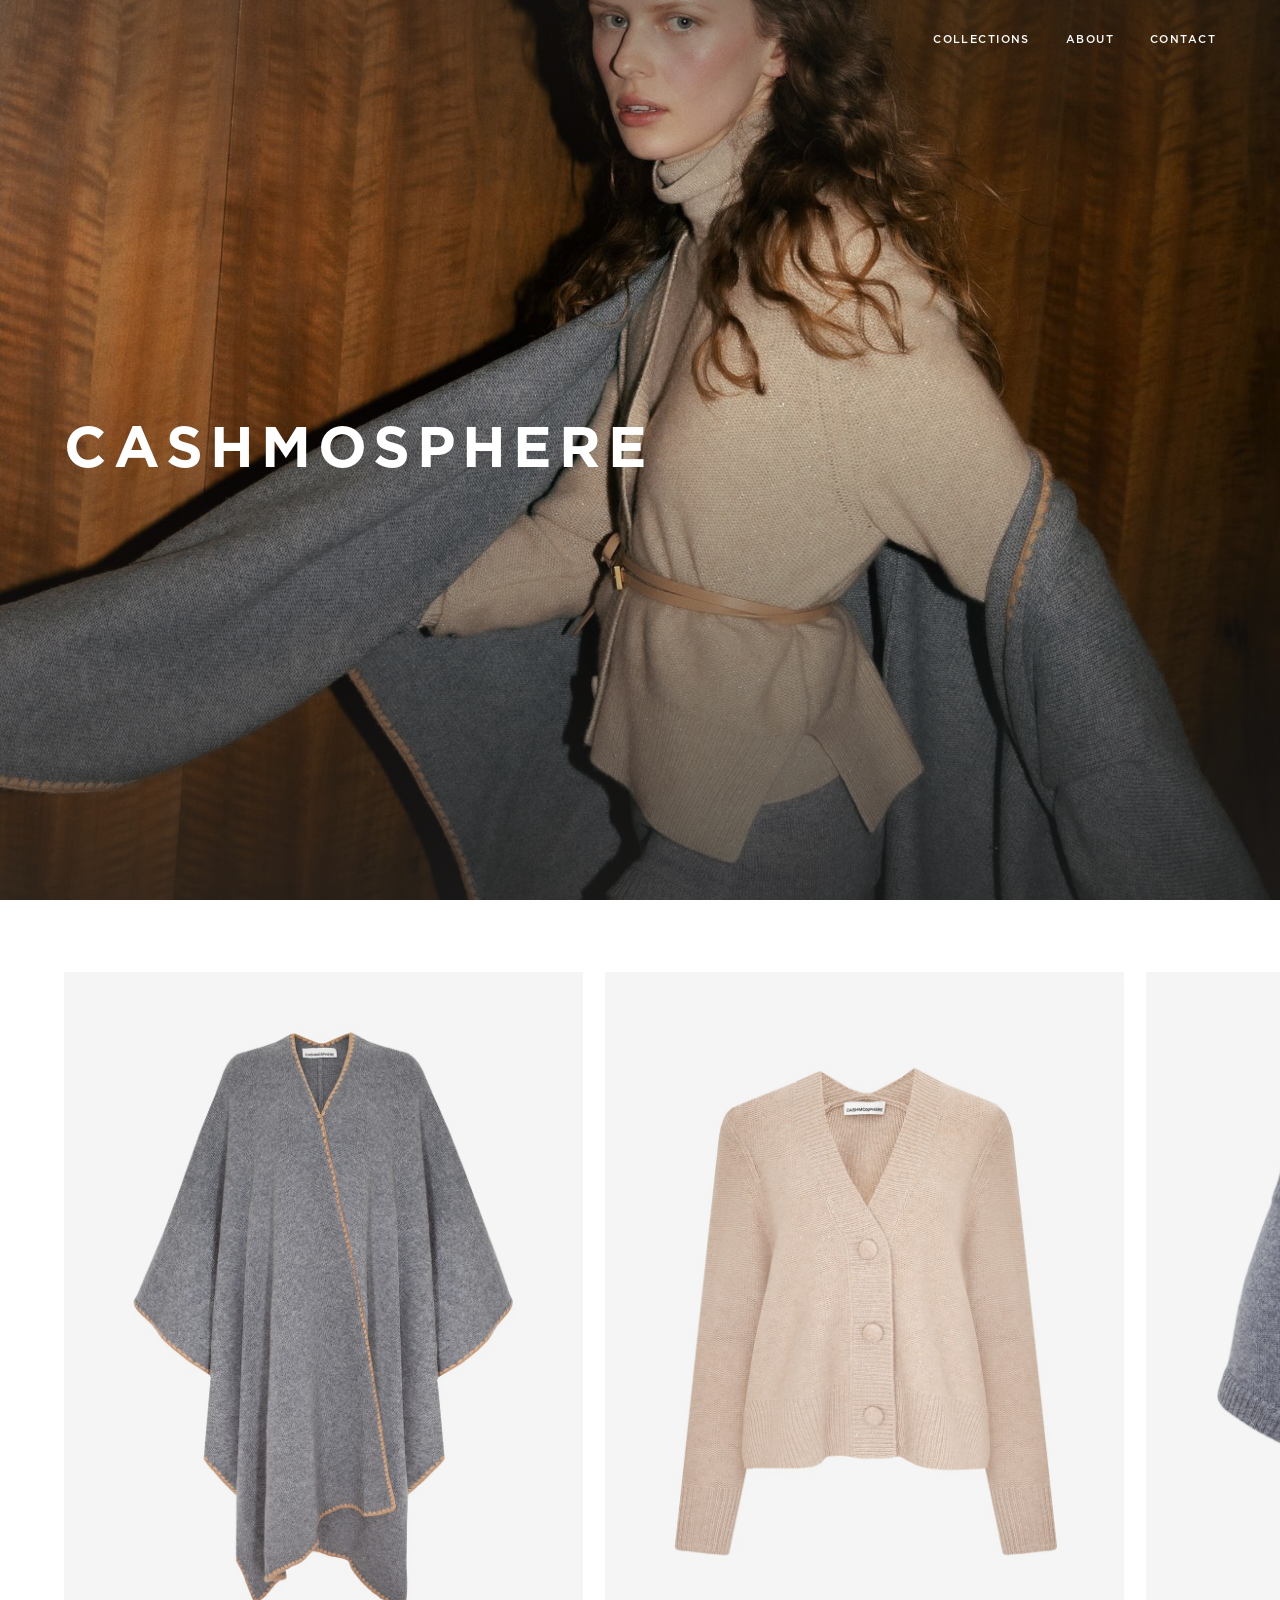
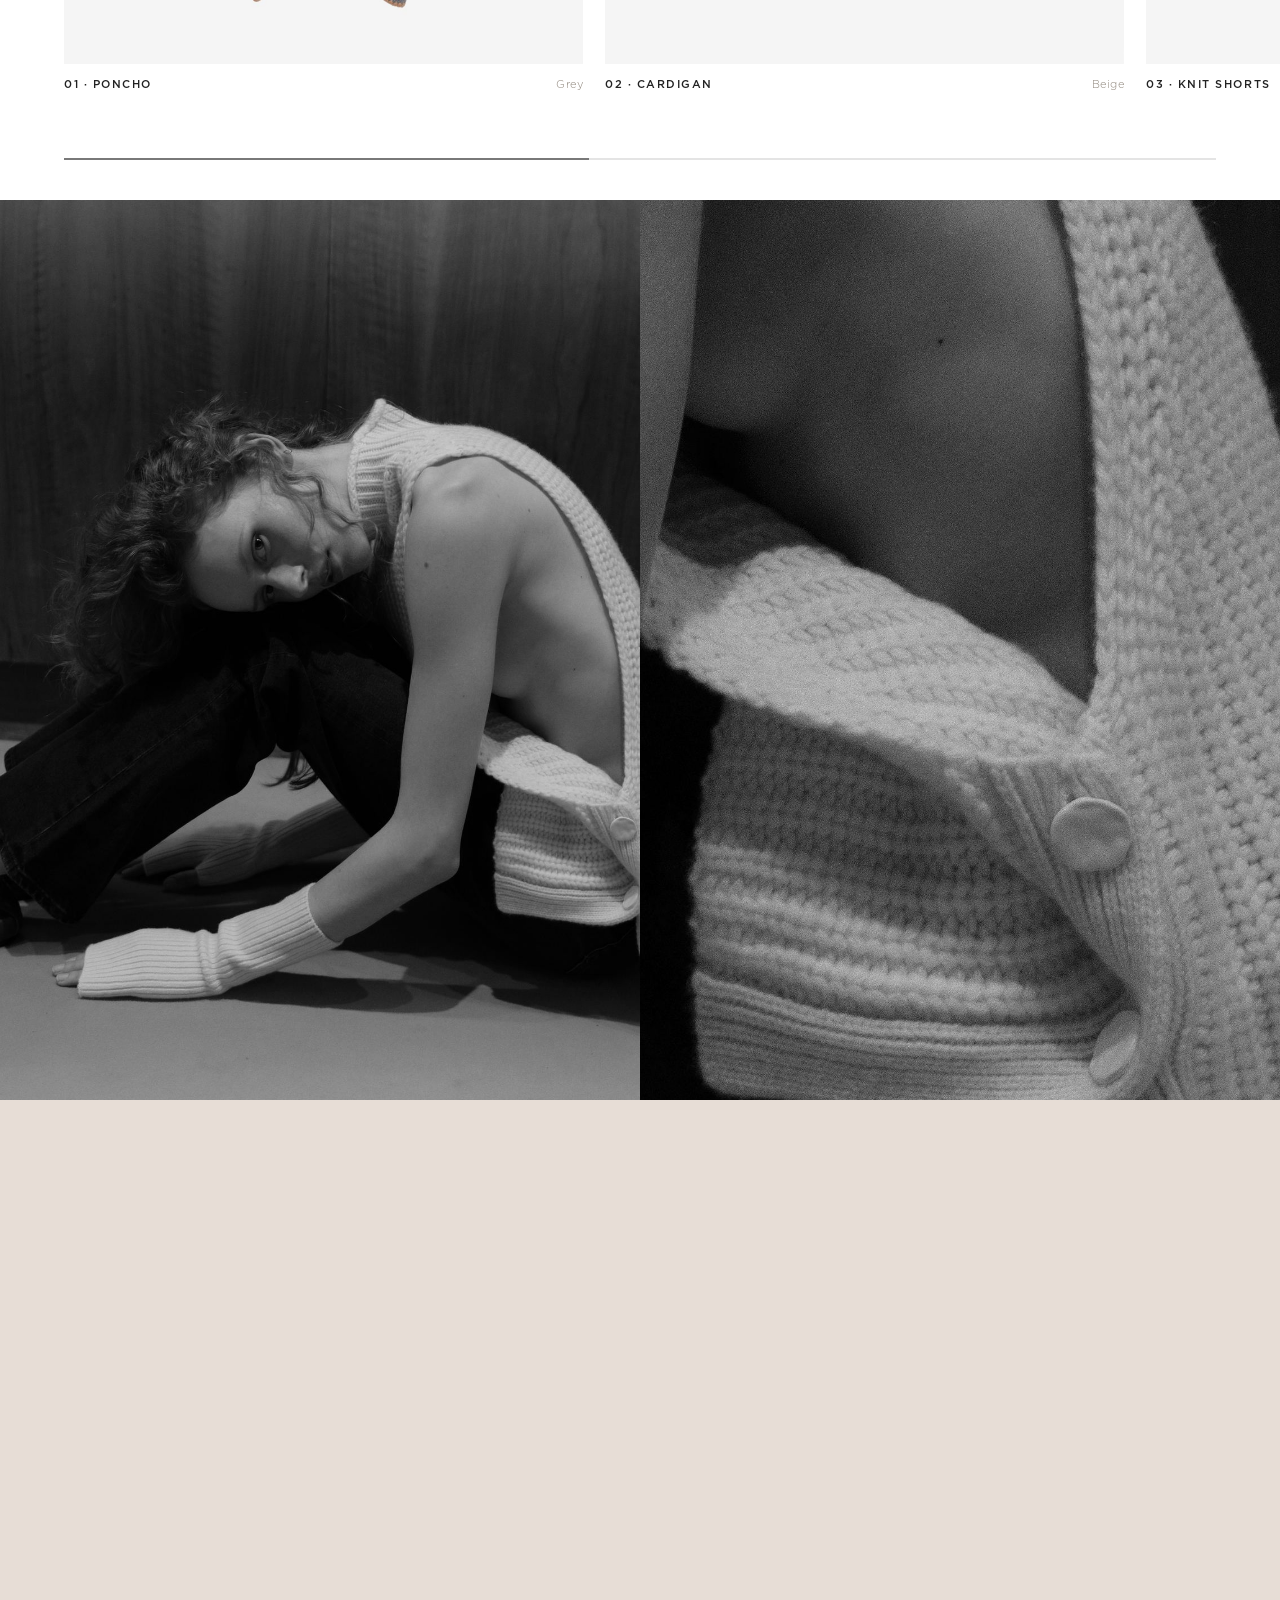
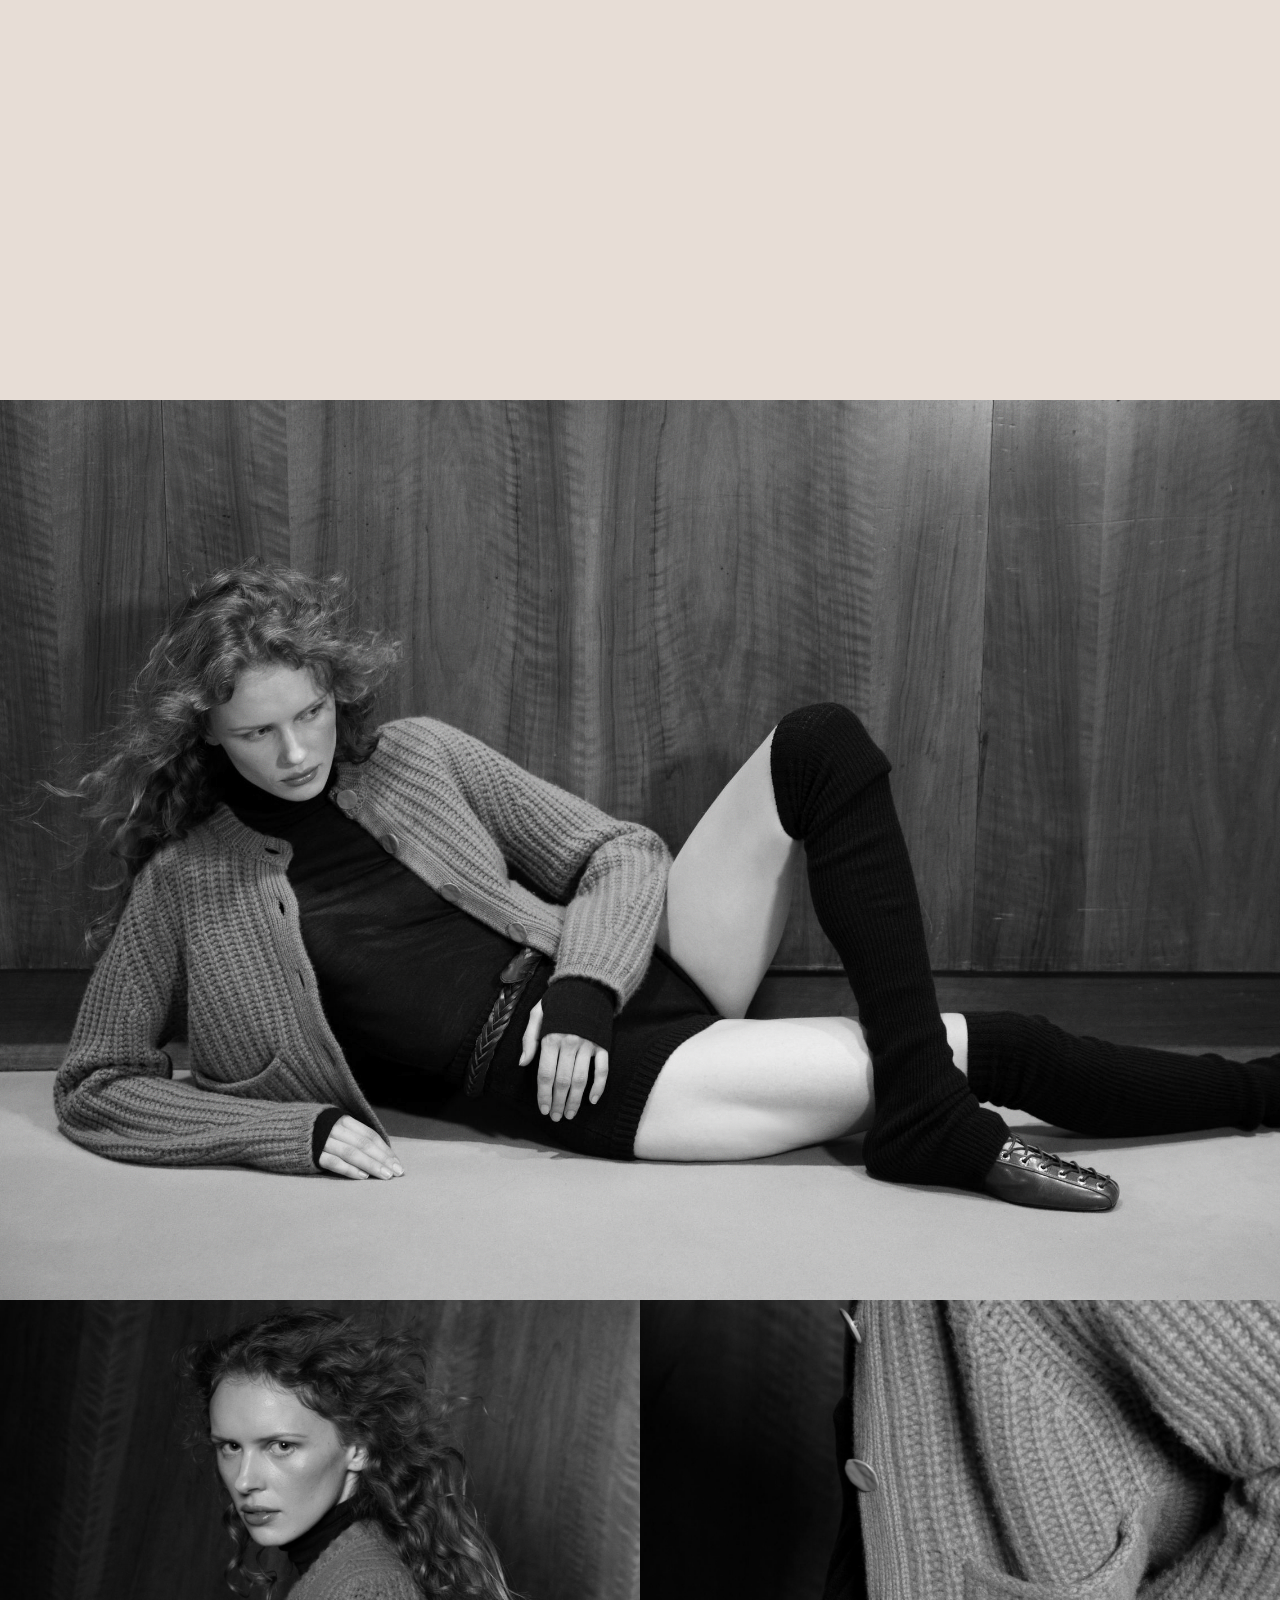
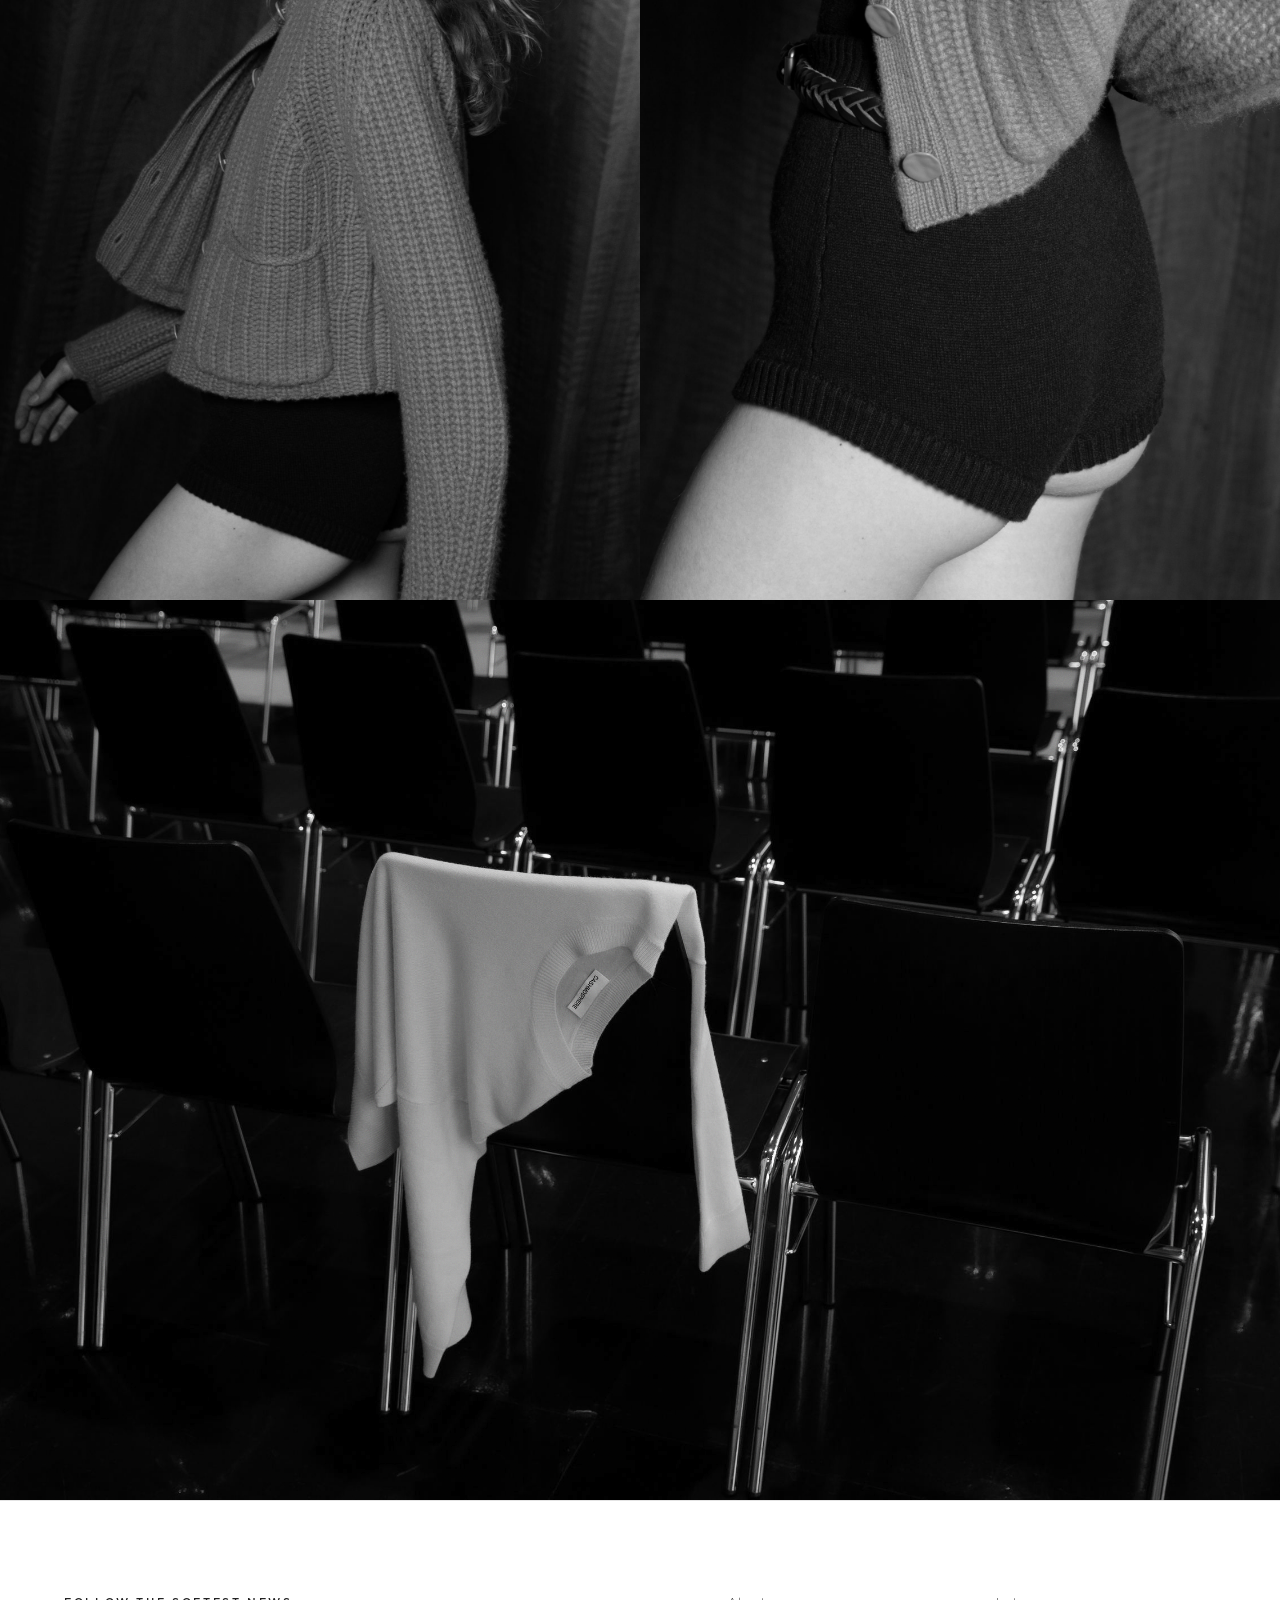
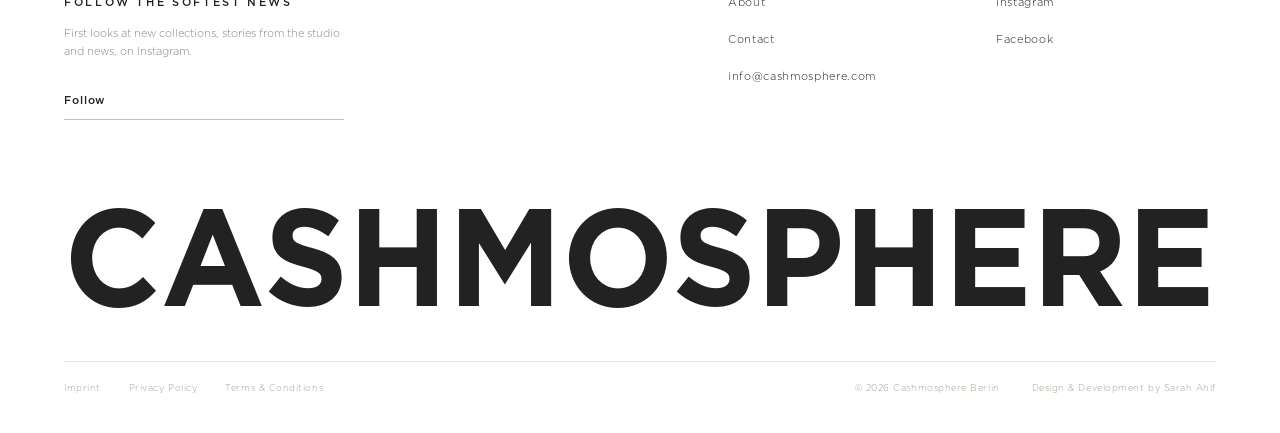
==== commit f5c620bf: "Update" ====
--- a/index.html
+++ b/index.html
@@ -3,8 +3,26 @@
 <head>
   <meta charset="UTF-8">
   <meta name="viewport" content="width=device-width, initial-scale=1.0">
-  <title>Cashmosphere</title>
-  <meta name="description" content="Cashmosphere — Premium Cashmere, Berlin.">
+  <title>CASHMOSPHERE — Cashmere Collections, Berlin</title>
+  <meta name="description" content="Premium cashmere womenswear from Berlin. Represented in New York, Milan and London. View the AW26 and SS27 collections.">
+  <link rel="canonical" href="https://www.cashmosphere.com/">
+
+  <!-- Favicon -->
+  <link rel="icon" type="image/png" sizes="32x32" href="assets/favicon-32.png">
+  <link rel="apple-touch-icon" sizes="180x180" href="assets/apple-touch-icon.png">
+
+  <!-- Open Graph / social preview -->
+  <meta property="og:type" content="website">
+  <meta property="og:site_name" content="CASHMOSPHERE">
+  <meta property="og:title" content="CASHMOSPHERE — Cashmere Collections, Berlin">
+  <meta property="og:description" content="Premium cashmere womenswear from Berlin. Represented in New York, Milan and London. View the AW26 and SS27 collections.">
+  <meta property="og:url" content="https://www.cashmosphere.com/">
+  <meta property="og:image" content="https://www.cashmosphere.com/assets/og-image.jpg">
+  <meta property="og:image:width" content="1200">
+  <meta property="og:image:height" content="630">
+  <meta property="og:locale" content="en_US">
+  <meta name="twitter:card" content="summary_large_image">
+
   <link rel="stylesheet" href="css/style.css">
 </head>
 <body>
--- a/css/style.css
+++ b/css/style.css
@@ -2029,3 +2029,13 @@
 /* Product slider: always in colour, on every screen size
    (product shots on light backgrounds look washed out in B/W) */
 .lookbook__card-img-wrap .cm-reveal__photo { filter: none !important; }
+
+/* Banner logo: same size as on the split tiles on every screen
+   (36% of a half-width tile = 18% of the full-width banner) */
+.cm-reveal.banner .cm-reveal__logo,
+.banner.cm-reveal .cm-reveal__logo { width: 18%; }
+
+/* Collection grid, touch: no press-shrink — scaling the photo to 99%
+   exposed the tile background as a light frame around the image */
+.collection-grid__item:active .collection-grid__photo { transform: none; }
+.collection-grid__item { -webkit-tap-highlight-color: transparent; }
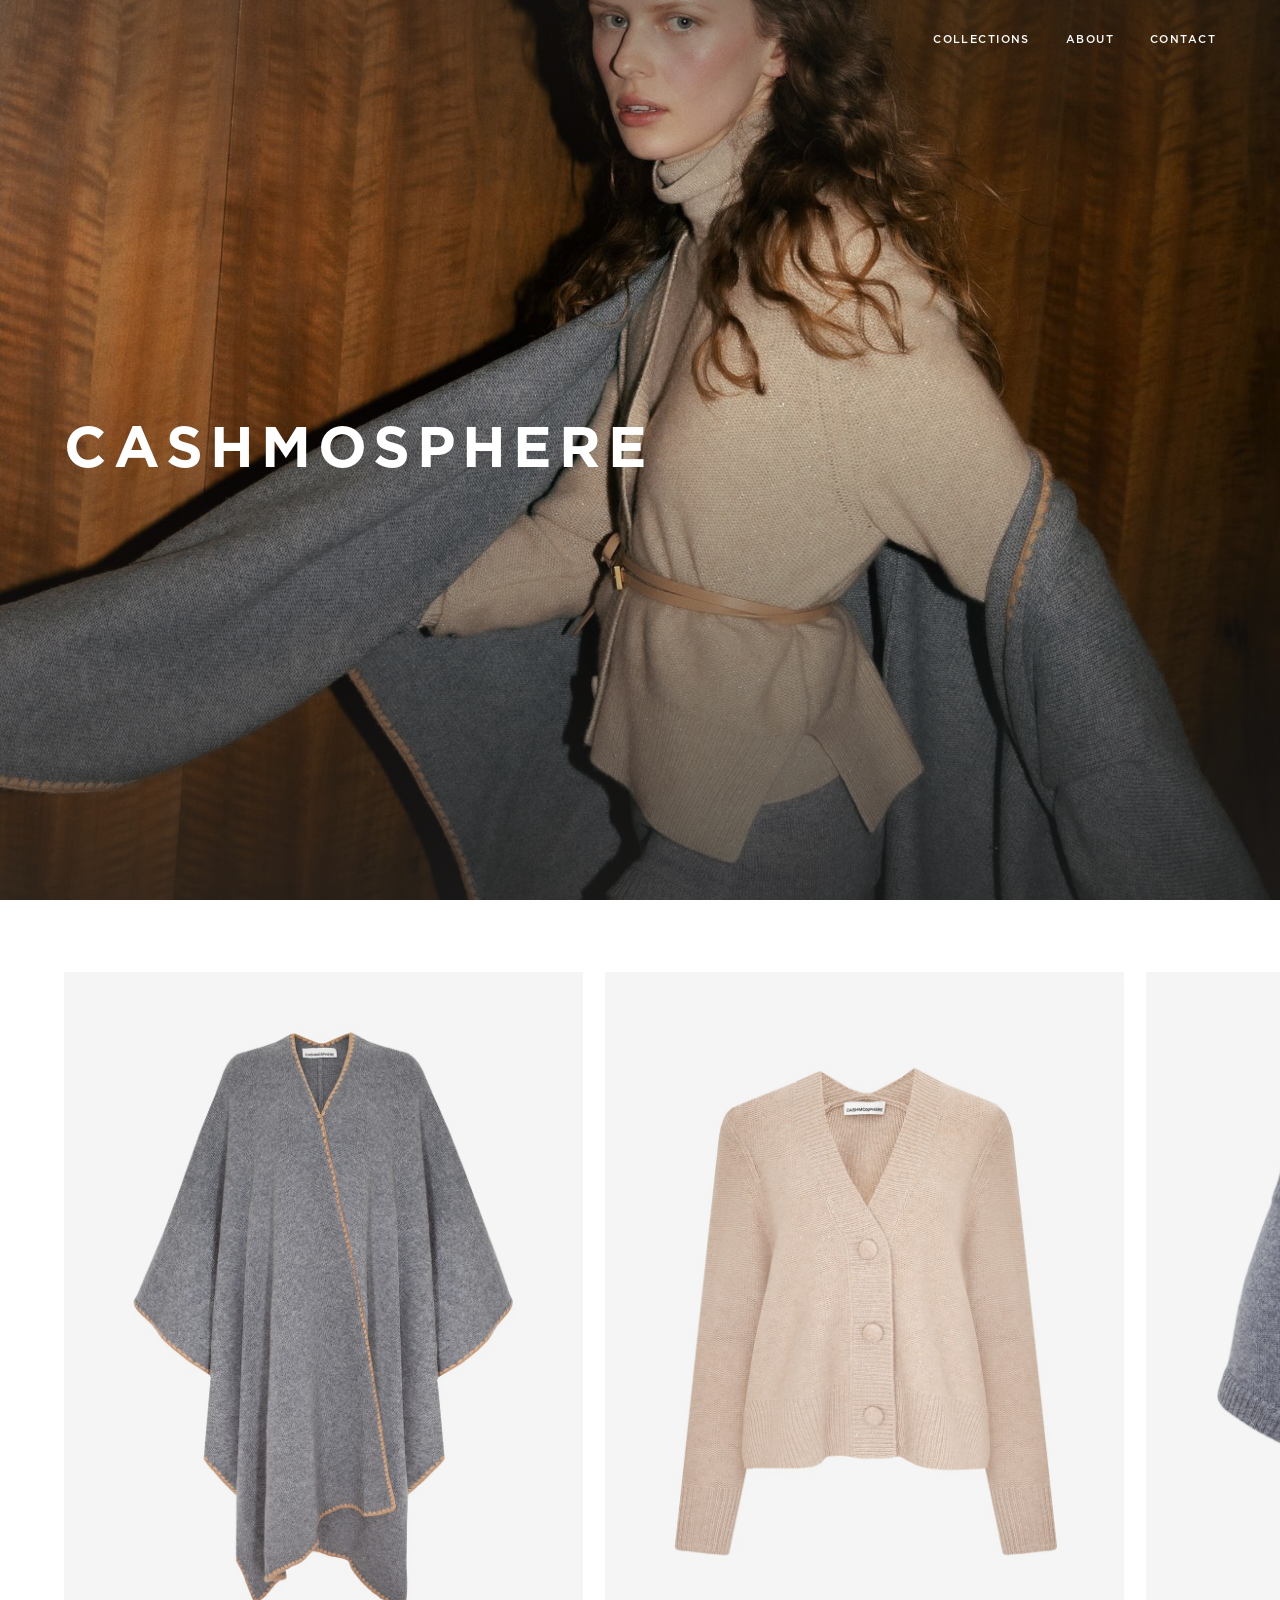
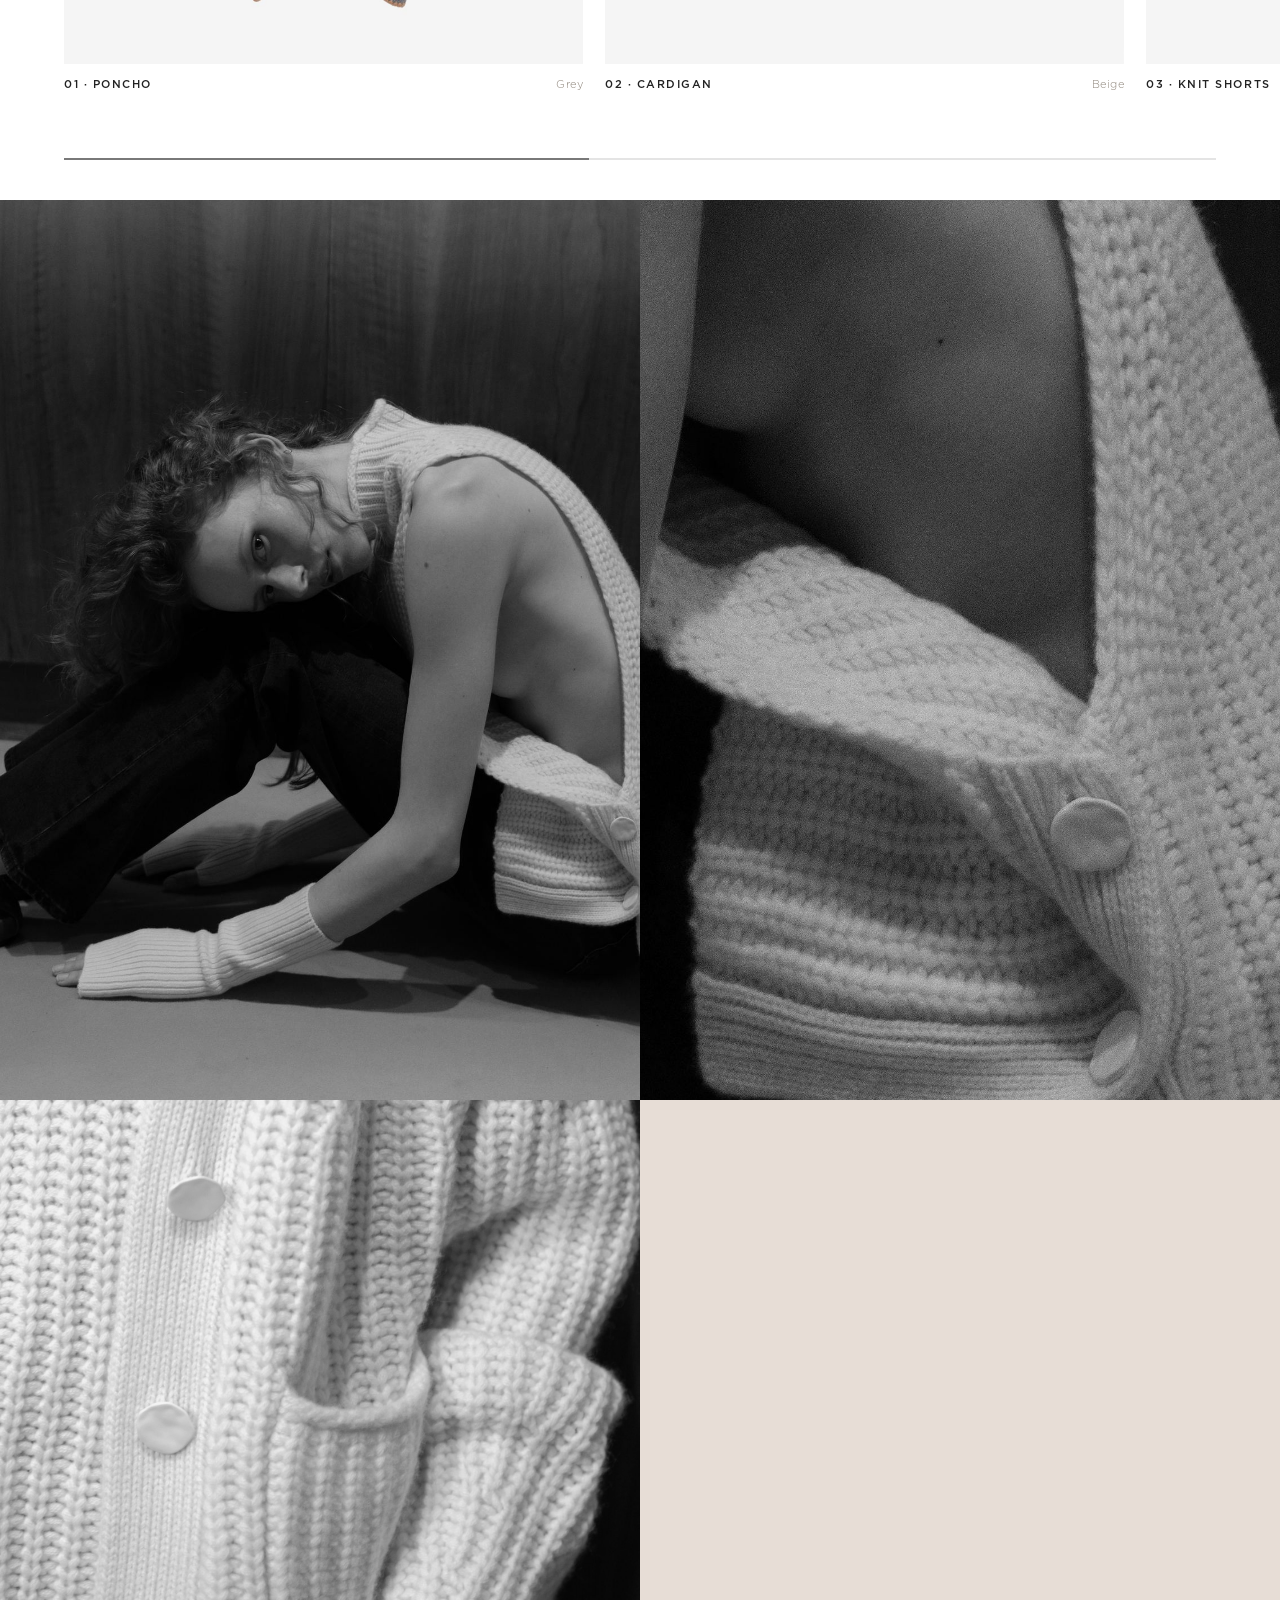
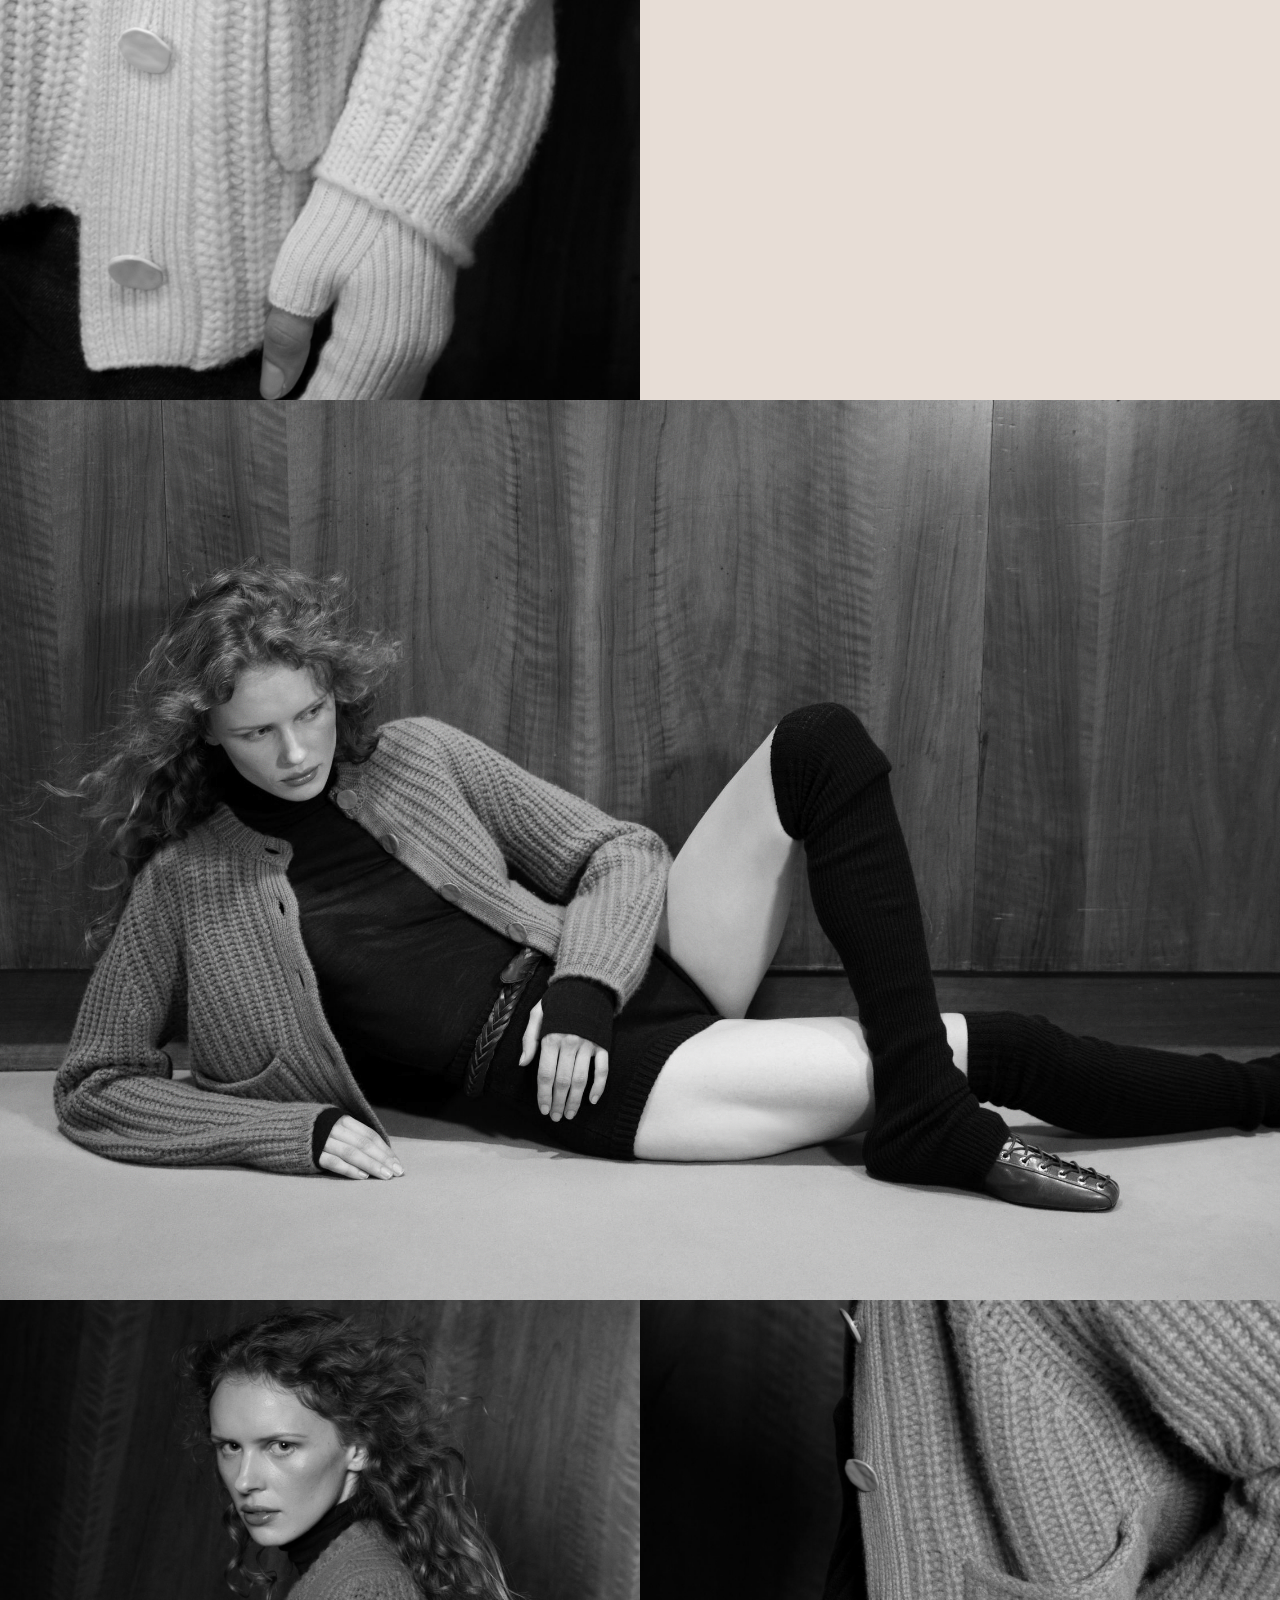
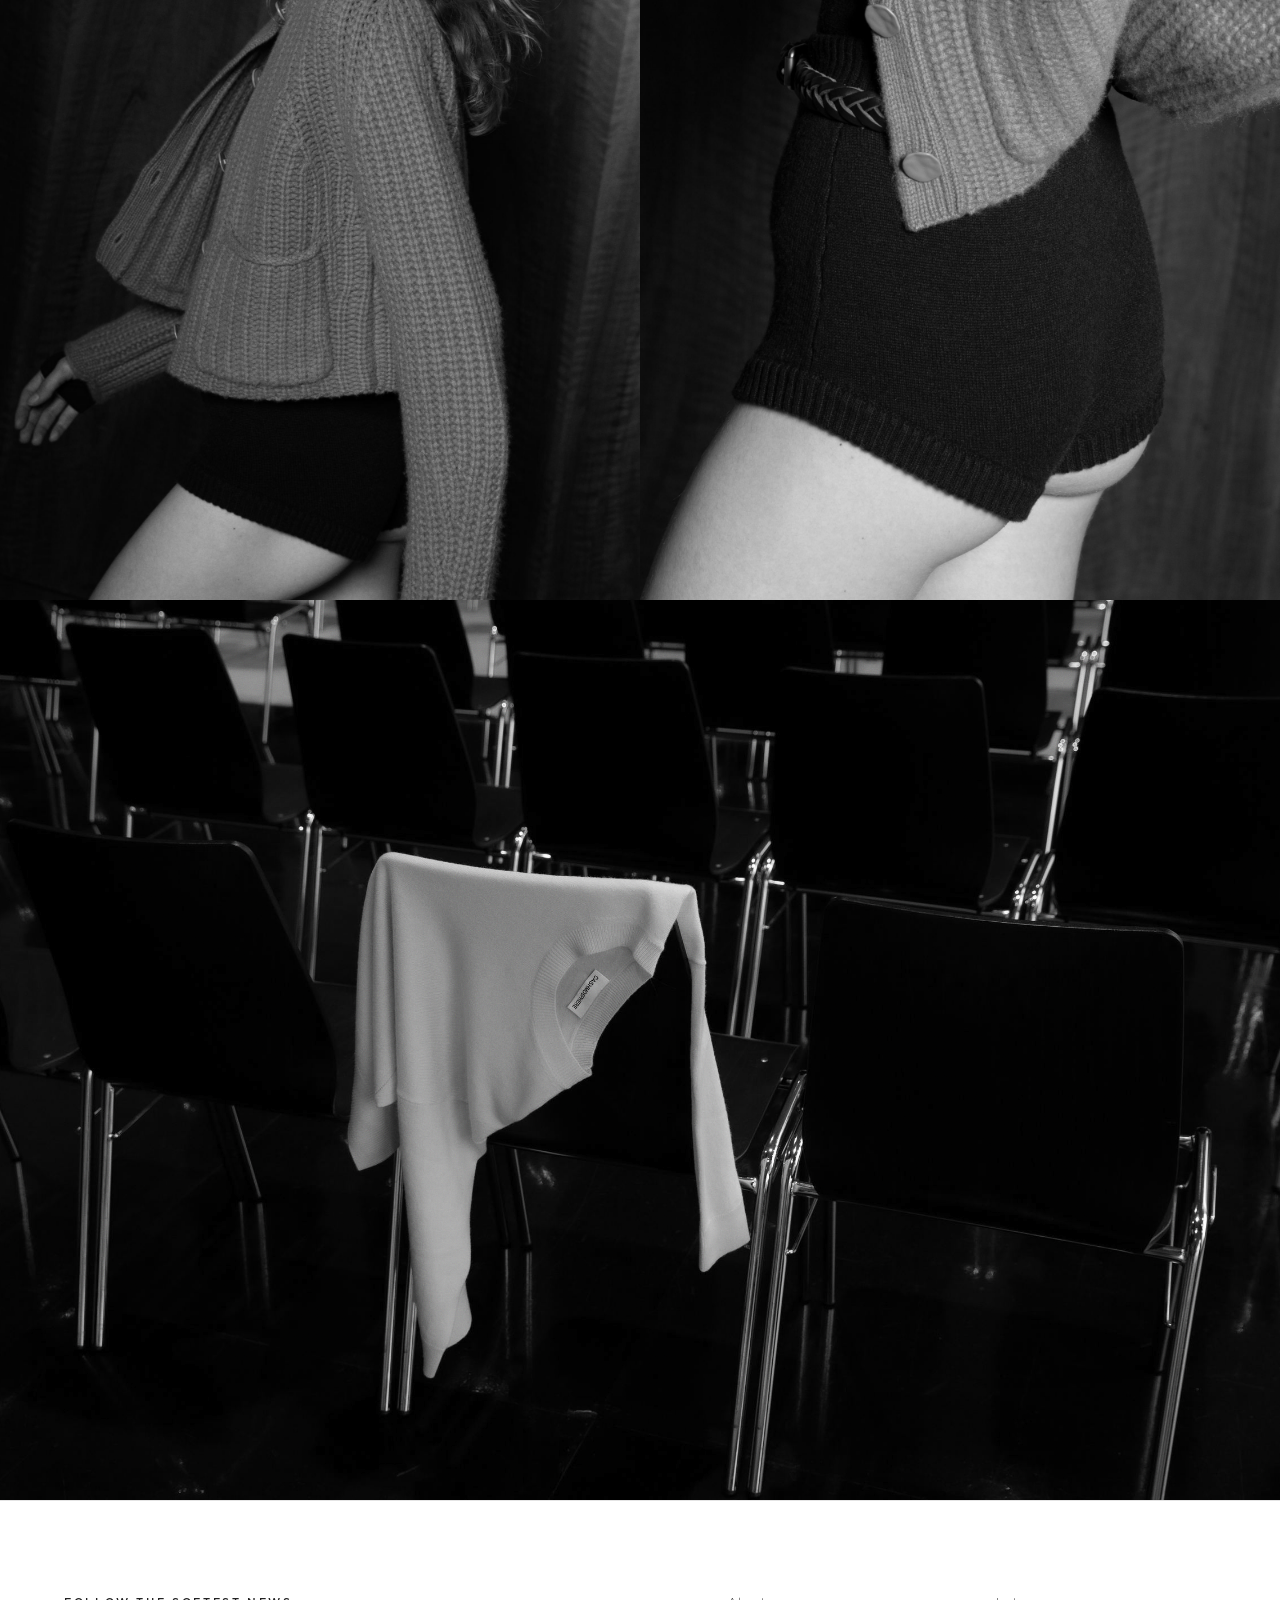
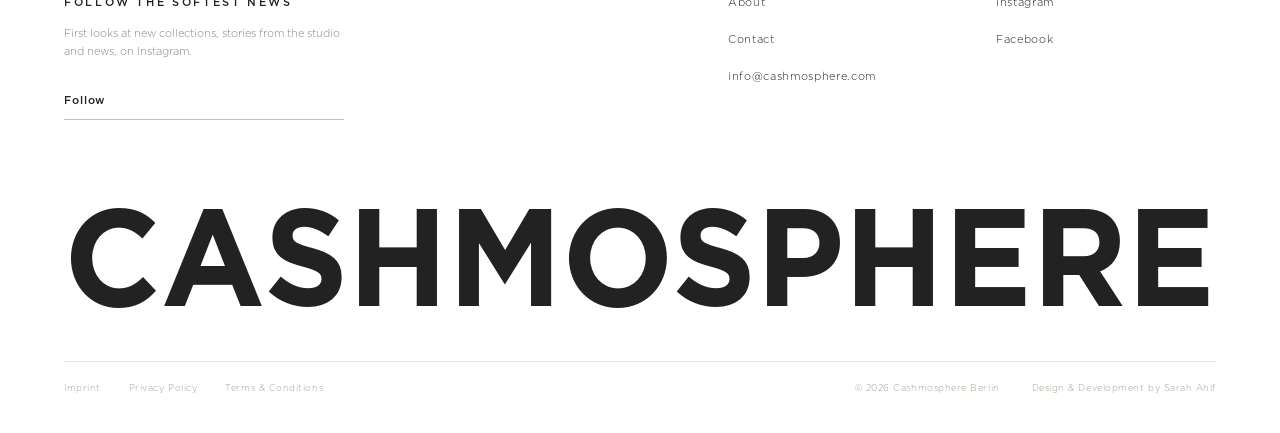
==== commit ab998aea: "Update" ====
--- a/index.html
+++ b/index.html
@@ -4,7 +4,7 @@
   <meta charset="UTF-8">
   <meta name="viewport" content="width=device-width, initial-scale=1.0">
   <title>CASHMOSPHERE — Cashmere Collections, Berlin</title>
-  <meta name="description" content="Premium cashmere womenswear from Berlin. Represented in New York, Milan and London. View the AW26 and SS27 collections.">
+  <meta name="description" content="CASHMOSPHERE: premium cashmere womenswear from Berlin, represented in New York, Milan and London. Discover the AW26 and SS27 collections.">
   <link rel="canonical" href="https://www.cashmosphere.com/">
 
   <!-- Favicon -->
@@ -15,7 +15,7 @@
   <meta property="og:type" content="website">
   <meta property="og:site_name" content="CASHMOSPHERE">
   <meta property="og:title" content="CASHMOSPHERE — Cashmere Collections, Berlin">
-  <meta property="og:description" content="Premium cashmere womenswear from Berlin. Represented in New York, Milan and London. View the AW26 and SS27 collections.">
+  <meta property="og:description" content="CASHMOSPHERE: premium cashmere womenswear from Berlin, represented in New York, Milan and London. Discover the AW26 and SS27 collections.">
   <meta property="og:url" content="https://www.cashmosphere.com/">
   <meta property="og:image" content="https://www.cashmosphere.com/assets/og-image.jpg">
   <meta property="og:image:width" content="1200">
